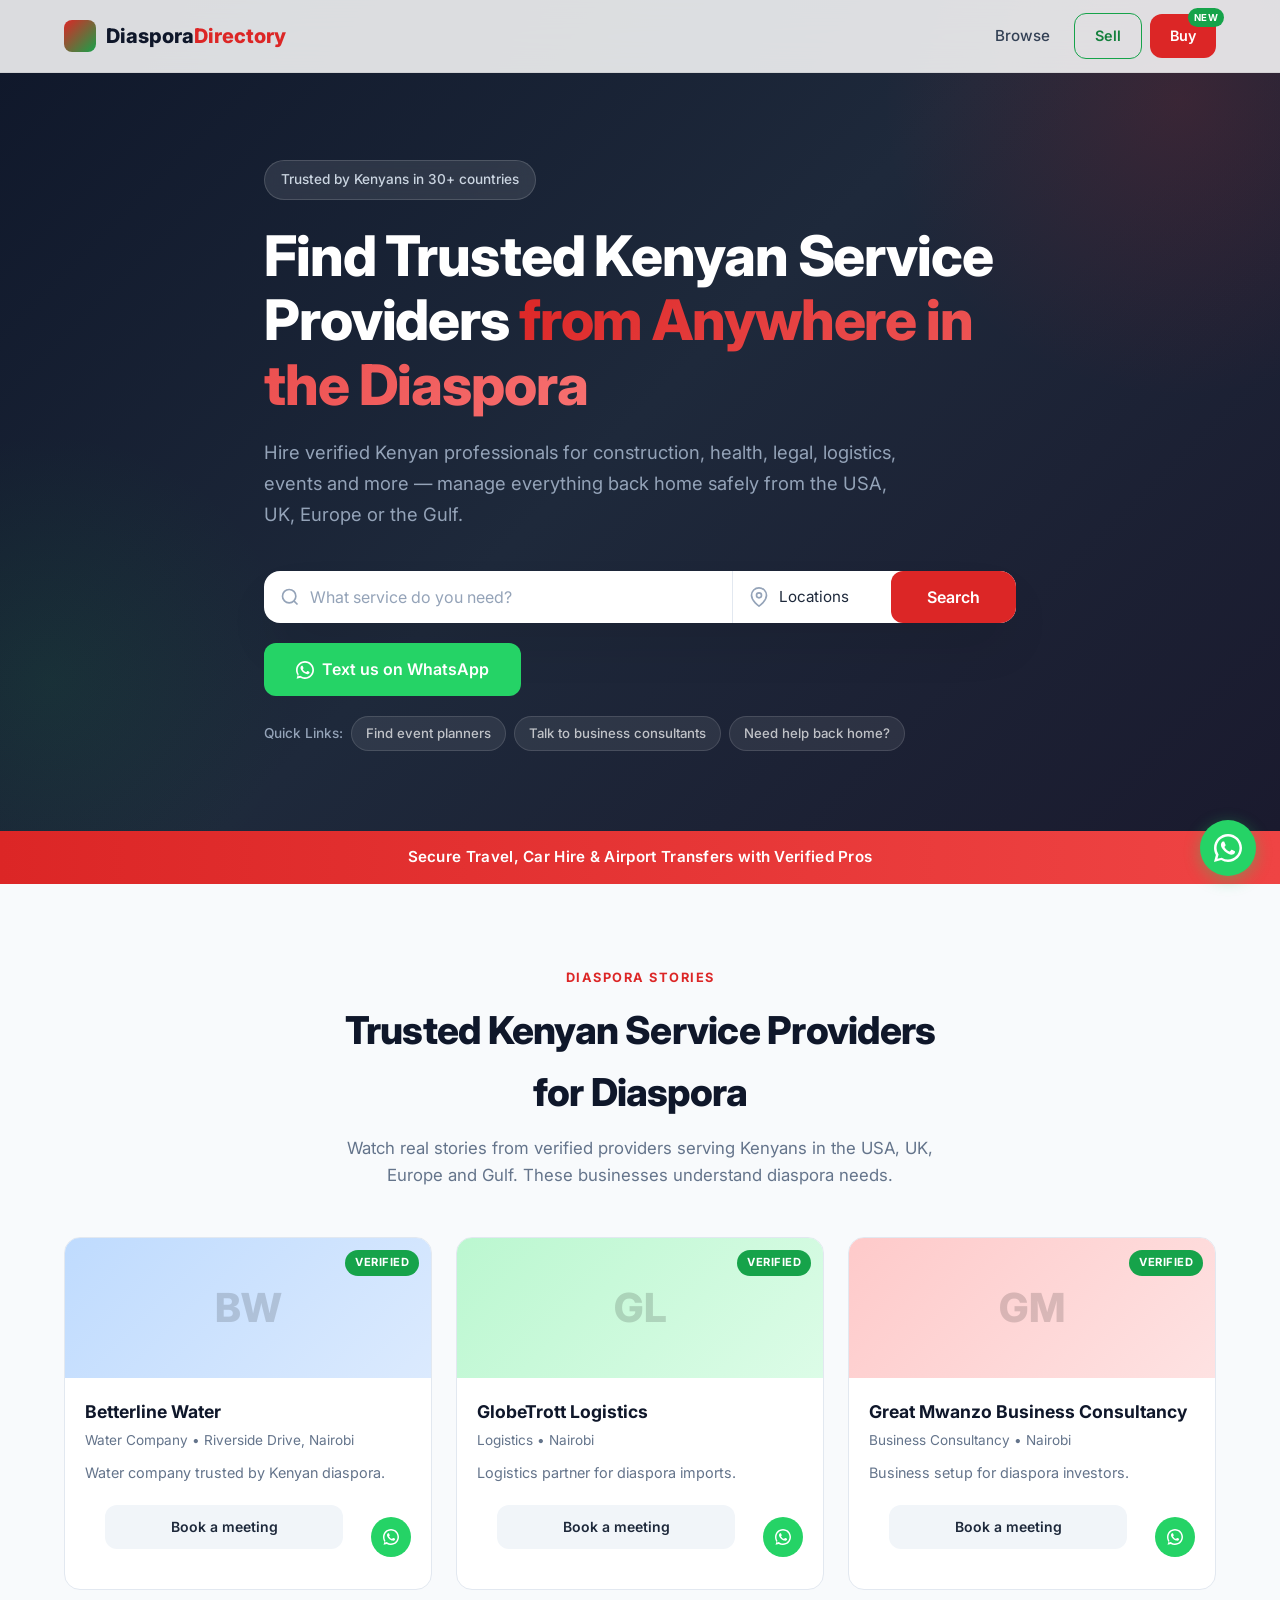
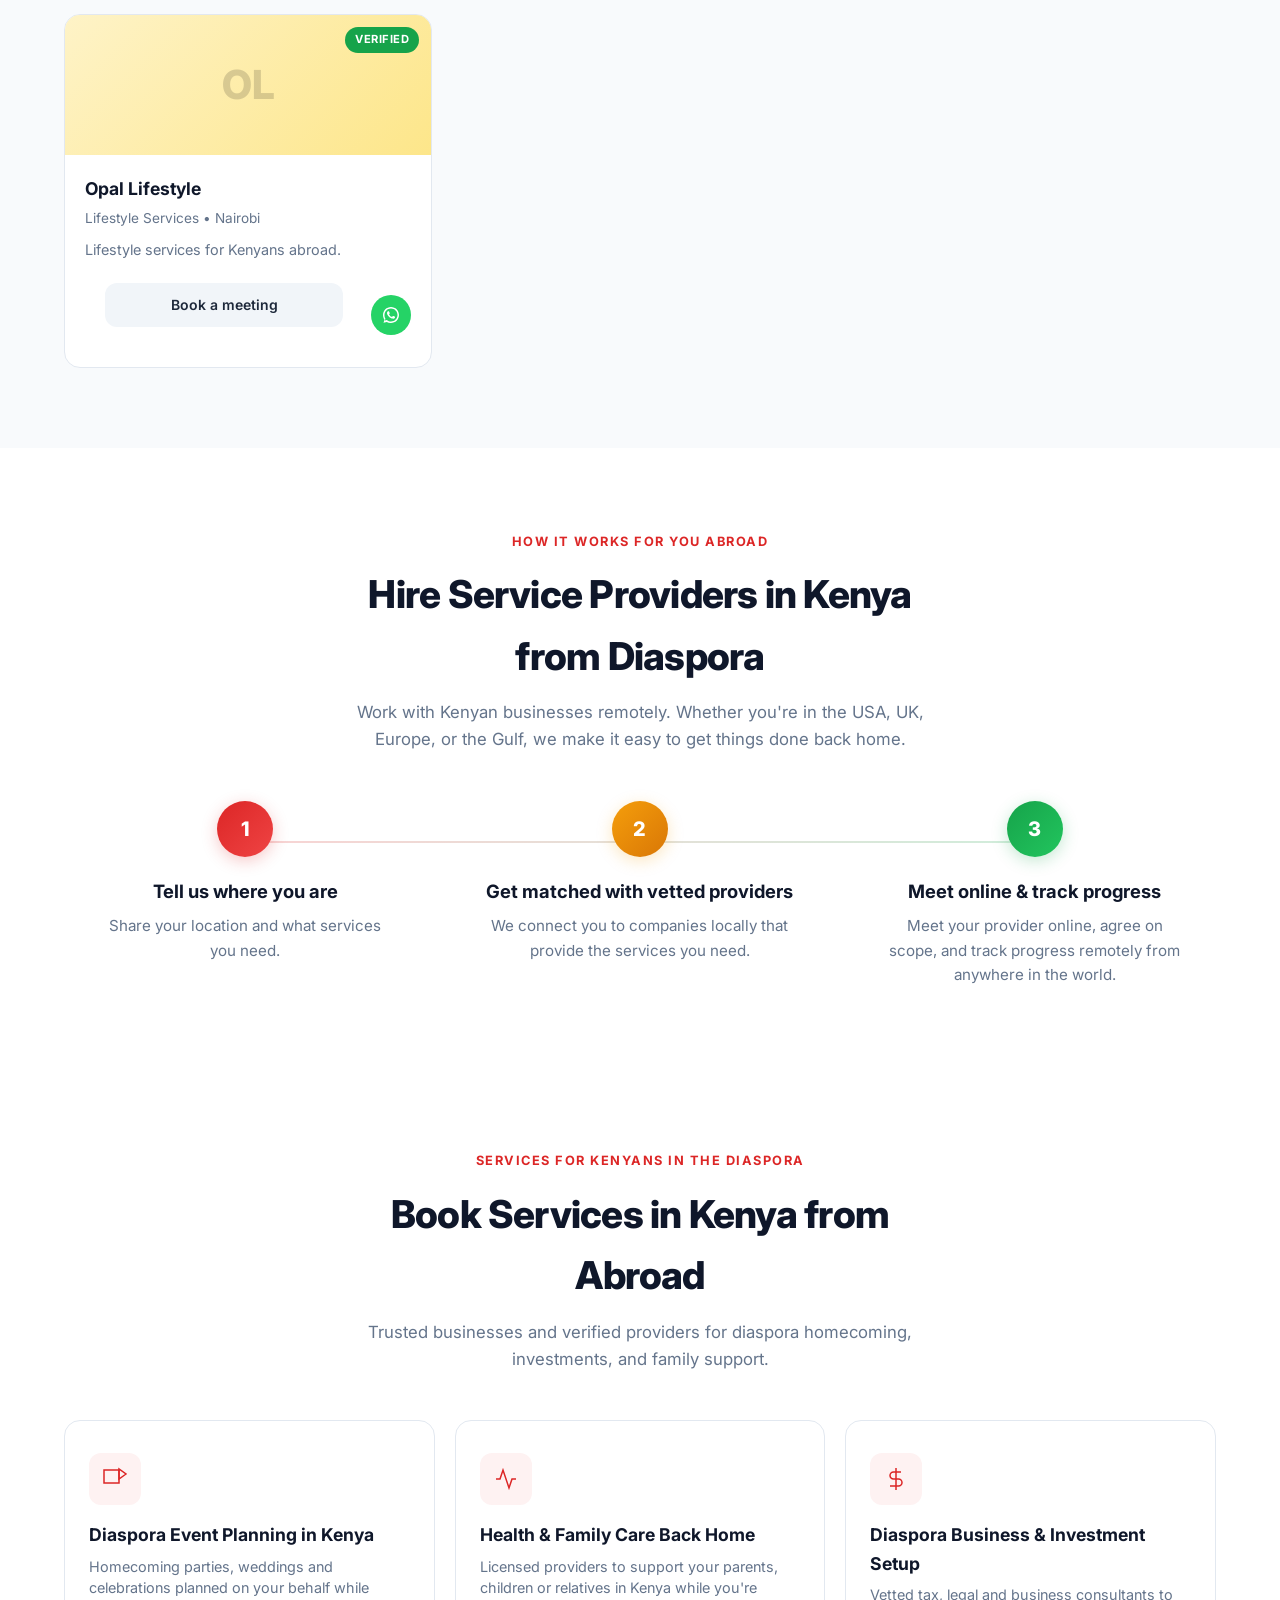
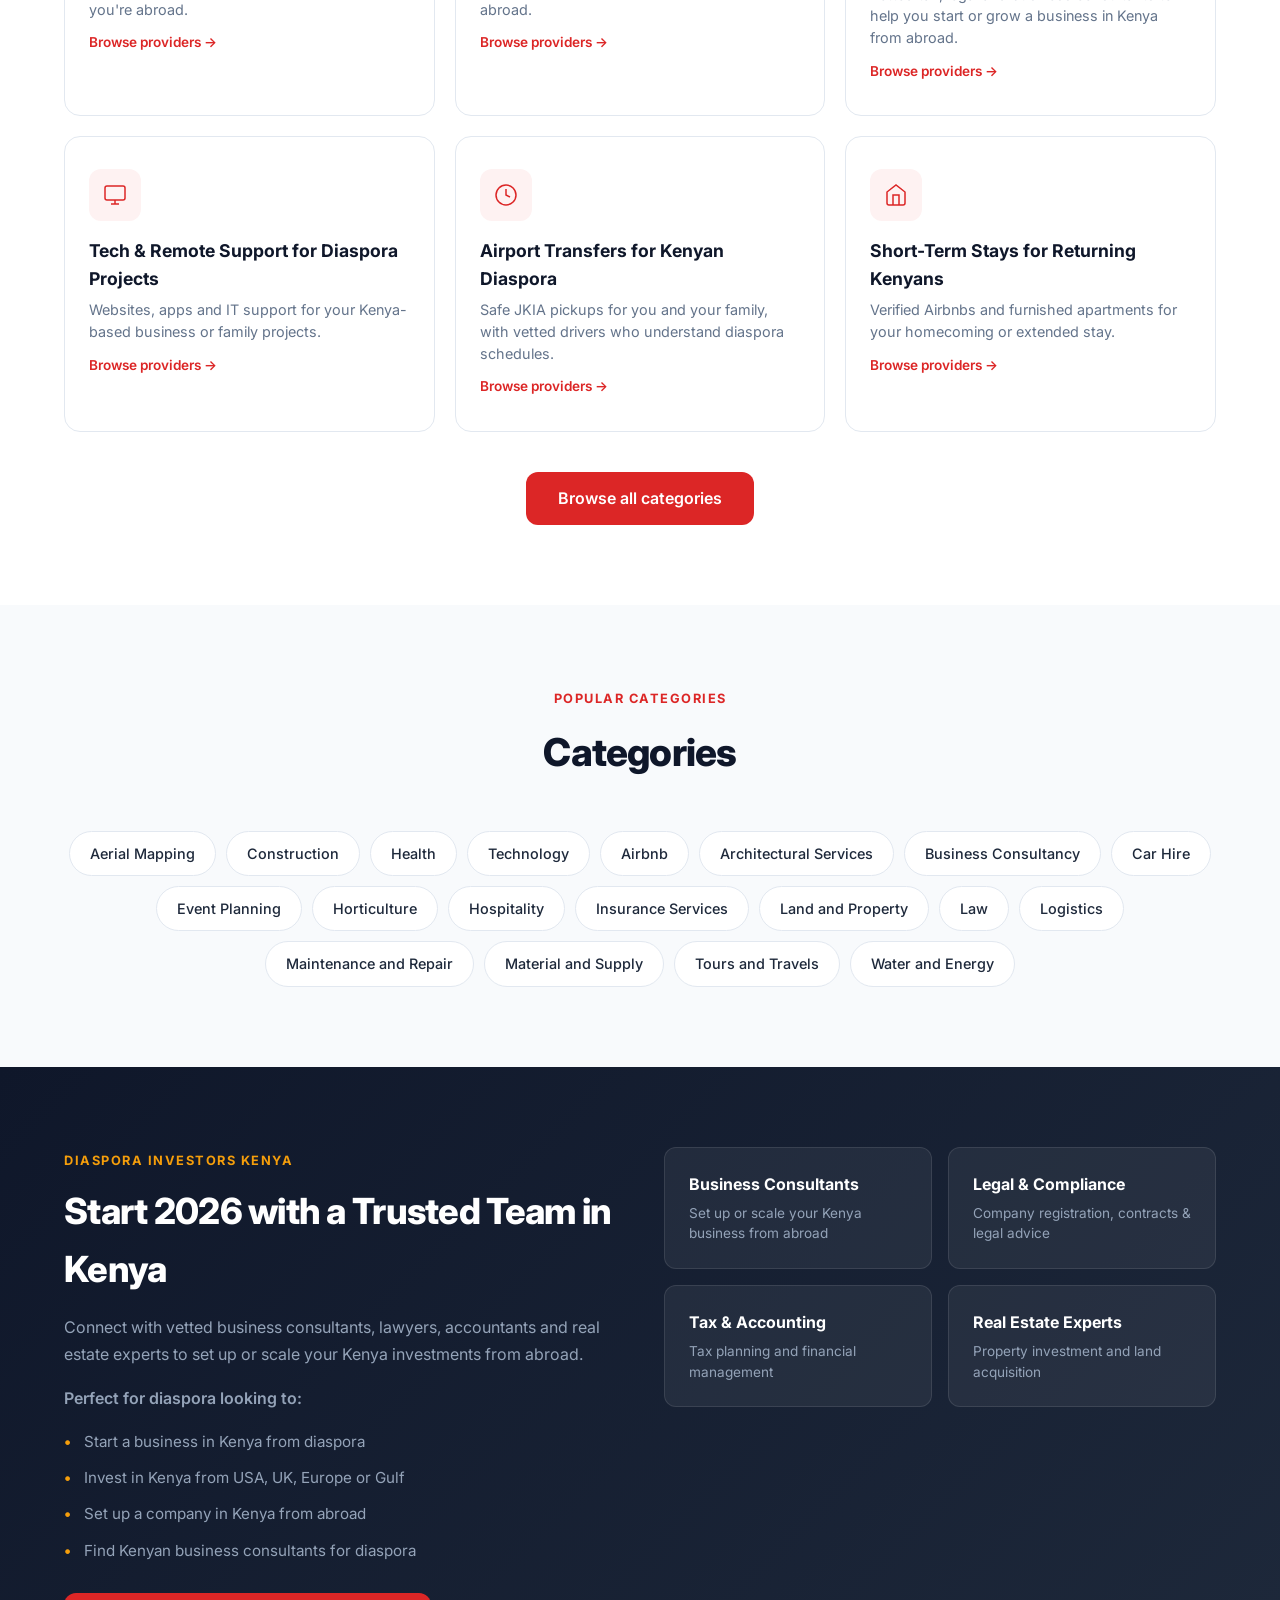
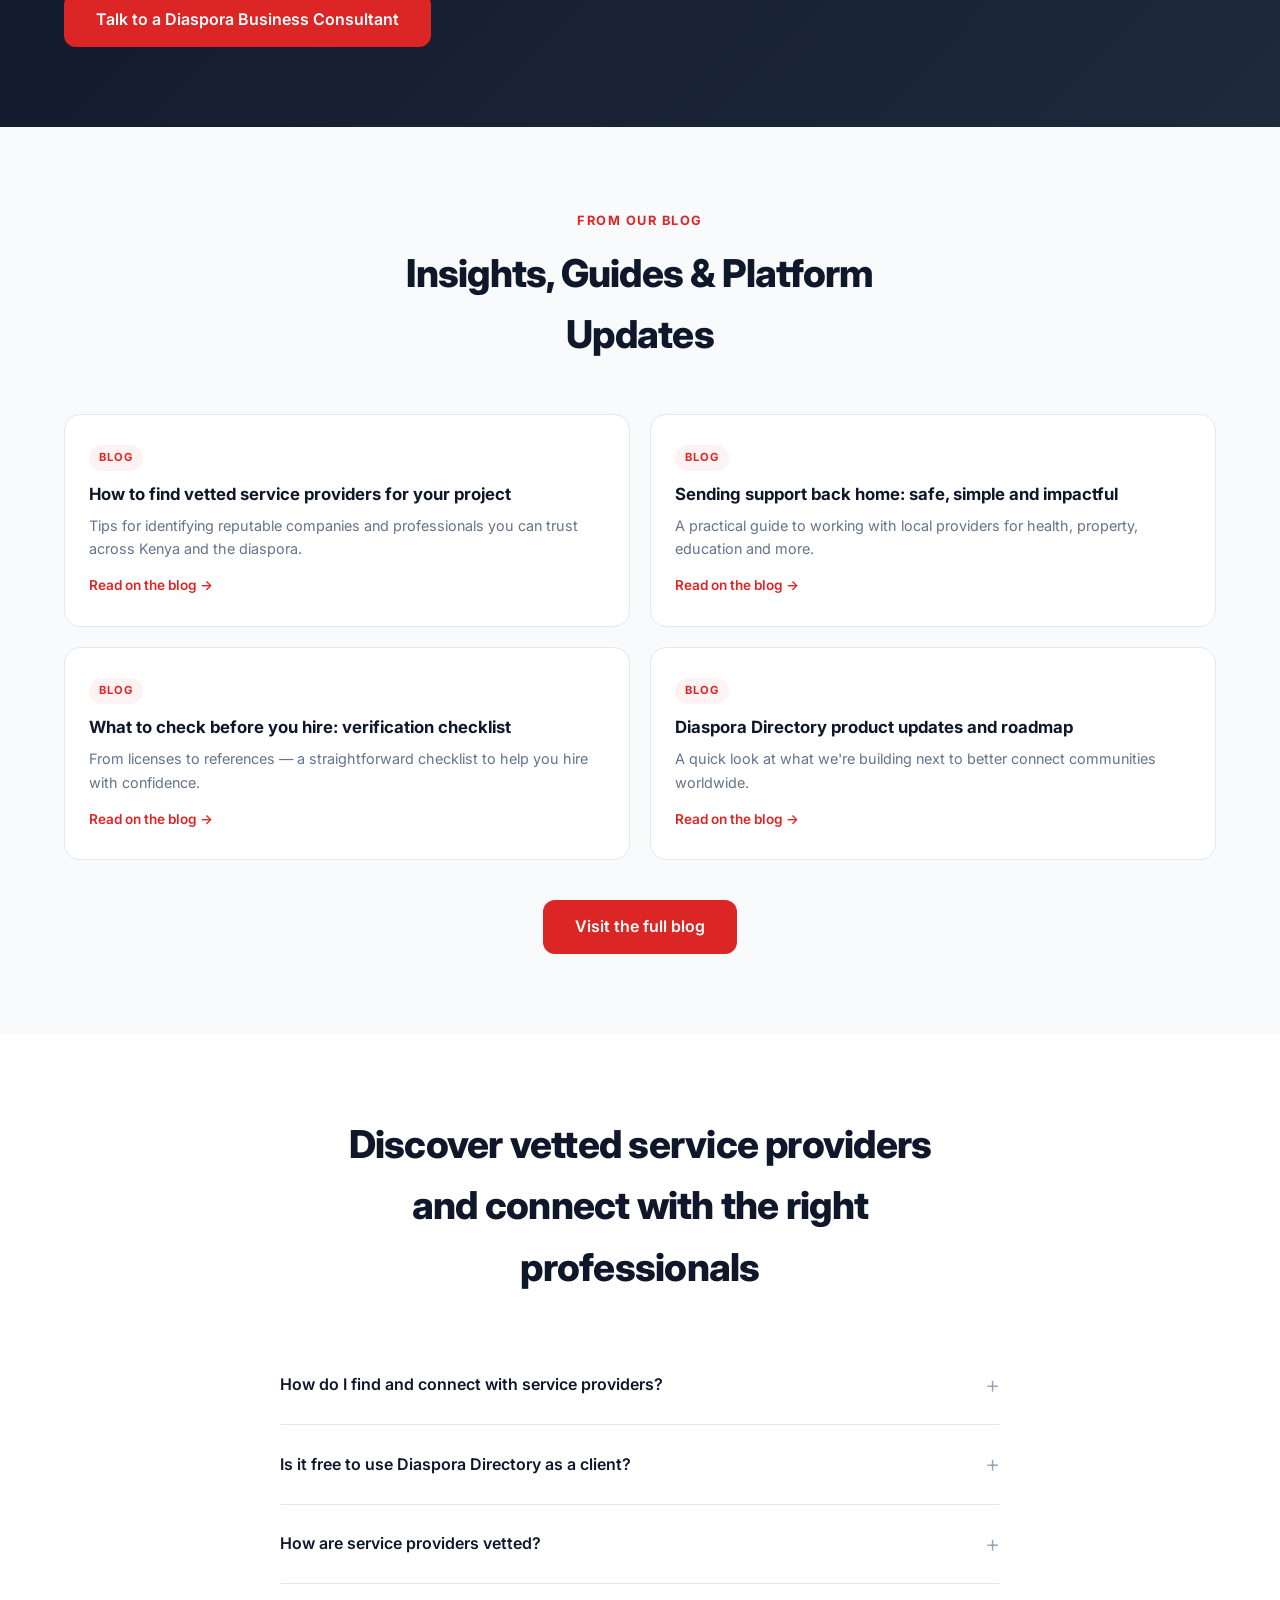
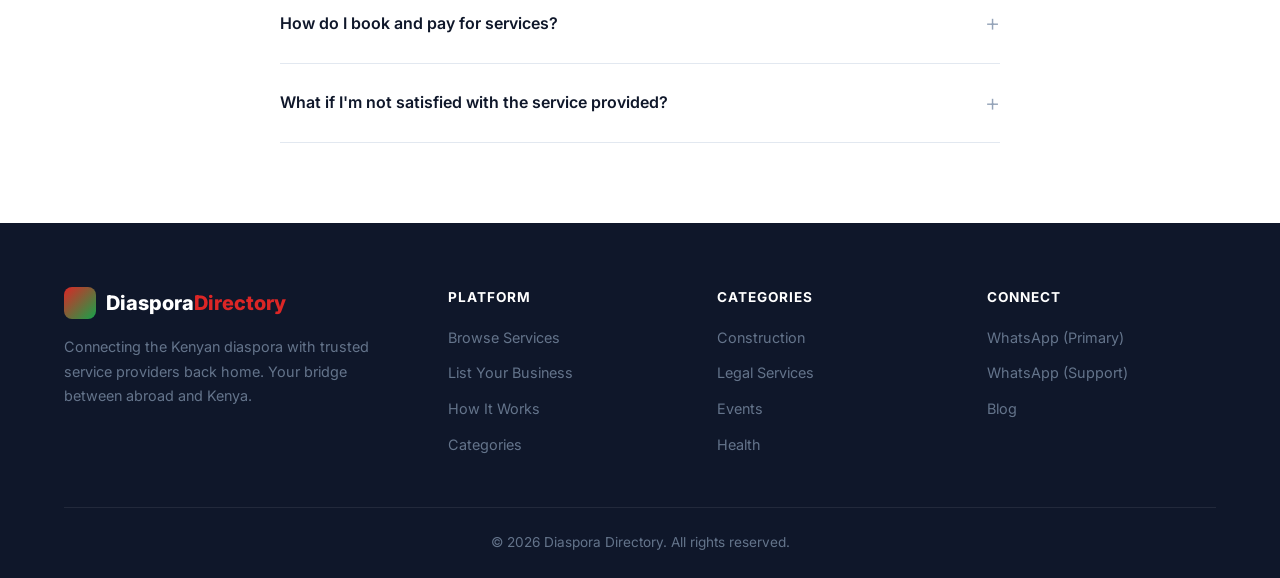
==== index.html @ ec7eed23 "Complete rebuild with real site data and PWA install prompt - All content scraped from thediasporadi" ====
<!DOCTYPE html>
<html lang="en">
<head>
  <meta charset="UTF-8">
  <meta name="viewport" content="width=device-width, initial-scale=1.0">
  <title>Diaspora Directory | Find Trusted Kenyan Service Providers</title>
  <meta name="description" content="Hire verified Kenyan professionals for construction, health, legal, logistics, events and more. Manage everything back home safely from the USA, UK, Europe or the Gulf.">
  <meta name="theme-color" content="#dc2626">
  <meta name="apple-mobile-web-app-capable" content="yes">
  <meta name="apple-mobile-web-app-status-bar-style" content="default">
  <meta name="apple-mobile-web-app-title" content="Diaspora Dir">
  <link rel="manifest" href="manifest.json">
  <link rel="apple-touch-icon" href="icons/icon-192.svg">
  <link rel="preconnect" href="https://fonts.googleapis.com">
  <link rel="preconnect" href="https://fonts.gstatic.com" crossorigin>
  <link href="https://fonts.googleapis.com/css2?family=Inter:wght@300;400;500;600;700;800&display=swap" rel="stylesheet">
  <link rel="stylesheet" href="css/style.css?v=3">
</head>
<body>

  <!-- Navigation -->
  <nav class="navbar" id="navbar">
    <div class="container nav-container">
      <a href="https://thediasporadirectory.com/" class="logo">
        <span class="logo-mark"></span>
        <span class="logo-text">Diaspora<span class="logo-accent">Directory</span></span>
      </a>
      <div class="nav-actions">
        <a href="#categories" class="nav-link">Browse</a>
        <a href="https://thediasporadirectory.com/customer" class="btn btn-outline-nav">Sell</a>
        <a href="https://thediasporadirectory.com/customer" class="btn btn-primary-nav">
          Buy
          <span class="nav-badge">New</span>
        </a>
      </div>
      <button class="nav-toggle" id="navToggle" aria-label="Toggle menu">
        <span></span><span></span><span></span>
      </button>
    </div>
  </nav>

  <!-- Mobile Nav Drawer -->
  <div class="mobile-drawer" id="mobileDrawer">
    <a href="#categories" class="drawer-link">Browse Services</a>
    <a href="https://thediasporadirectory.com/customer" class="drawer-link">Sell on Directory</a>
    <a href="#services" class="drawer-link">Services</a>
    <a href="#how" class="drawer-link">How It Works</a>
    <a href="#invest" class="drawer-link">Invest in Kenya</a>
    <a href="#blog" class="drawer-link">Blog</a>
    <a href="#faq" class="drawer-link">FAQ</a>
    <a href="https://wa.me/254769362565?text=Hello%2C%20I%20would%20like%20to%20know%20more%20about%20your%20services" class="drawer-link" target="_blank" rel="noopener">Text us on WhatsApp</a>
    <div class="drawer-cta">
      <a href="https://thediasporadirectory.com/customer" class="btn btn-primary btn-block">Get Started</a>
    </div>
  </div>

  <!-- PWA Install Banner -->
  <div class="install-banner" id="installBanner" style="display:none;">
    <div class="container install-banner-inner">
      <div class="install-text">
        <strong>Install Diaspora Directory</strong>
        <span>Add to your home screen for quick access</span>
      </div>
      <div class="install-actions">
        <button class="btn btn-primary btn-sm" id="installBtn">Install</button>
        <button class="btn-dismiss" id="dismissInstall">&times;</button>
      </div>
    </div>
  </div>

  <!-- Hero Section -->
  <header class="hero">
    <div class="hero-glow"></div>
    <div class="container hero-content">
      <div class="hero-badge">Trusted by Kenyans in 30+ countries</div>
      <h1>Find Trusted Kenyan Service Providers <span class="hero-highlight">from Anywhere in the Diaspora</span></h1>
      <p class="hero-sub">Hire verified Kenyan professionals for construction, health, legal, logistics, events and more &mdash; manage everything back home safely from the USA, UK, Europe or the Gulf.</p>

      <!-- Search Bar -->
      <div class="search-bar" id="search">
        <div class="search-field">
          <svg class="search-icon" viewBox="0 0 24 24" fill="none" stroke="currentColor" stroke-width="2"><circle cx="11" cy="11" r="8"/><path d="m21 21-4.35-4.35"/></svg>
          <input type="text" placeholder="What service do you need?" class="search-input">
        </div>
        <div class="search-field search-location">
          <svg class="search-icon" viewBox="0 0 24 24" fill="none" stroke="currentColor" stroke-width="2"><path d="M21 10c0 7-9 13-9 13s-9-6-9-13a9 9 0 0 1 18 0z"/><circle cx="12" cy="10" r="3"/></svg>
          <select class="search-select">
            <option>Locations</option>
            <option>Kenya</option>
            <option>United States</option>
            <option>Dallas, TX</option>
            <option>Nairobi</option>
          </select>
        </div>
        <button class="btn btn-search">Search</button>
      </div>

      <!-- WhatsApp + Quick Links -->
      <div class="hero-actions">
        <a href="https://wa.me/254769362565?text=Hello%2C%20I%20would%20like%20to%20know%20more%20about%20your%20services" class="btn btn-whatsapp btn-lg" target="_blank" rel="noopener">
          <svg viewBox="0 0 24 24" width="18" height="18" fill="currentColor"><path d="M17.472 14.382c-.297-.149-1.758-.867-2.03-.967-.273-.099-.471-.148-.67.15-.197.297-.767.966-.94 1.164-.173.199-.347.223-.644.075-.297-.15-1.255-.463-2.39-1.475-.883-.788-1.48-1.761-1.653-2.059-.173-.297-.018-.458.13-.606.134-.133.298-.347.446-.52.149-.174.198-.298.298-.497.099-.198.05-.371-.025-.52-.075-.149-.669-1.612-.916-2.207-.242-.579-.487-.5-.669-.51-.173-.008-.371-.01-.57-.01-.198 0-.52.074-.792.372-.272.297-1.04 1.016-1.04 2.479 0 1.462 1.065 2.875 1.213 3.074.149.198 2.096 3.2 5.077 4.487.709.306 1.262.489 1.694.625.712.227 1.36.195 1.871.118.571-.085 1.758-.719 2.006-1.413.248-.694.248-1.289.173-1.413-.074-.124-.272-.198-.57-.347z"/><path d="M12 0C5.373 0 0 5.373 0 12c0 2.625.846 5.059 2.284 7.034L.789 23.79l4.94-1.293A11.945 11.945 0 0 0 12 24c6.627 0 12-5.373 12-12S18.627 0 12 0zm0 21.75c-2.16 0-4.16-.69-5.795-1.862l-.415-.31-2.935.768.783-2.858-.34-.437A9.723 9.723 0 0 1 2.25 12c0-5.385 4.365-9.75 9.75-9.75s9.75 4.365 9.75 9.75-4.365 9.75-9.75 9.75z"/></svg>
          Text us on WhatsApp
        </a>
      </div>

      <div class="quick-tags">
        <span class="tag-label">Quick Links:</span>
        <a href="#services" class="tag">Find event planners</a>
        <a href="#invest" class="tag">Talk to business consultants</a>
        <a href="#services" class="tag">Need help back home?</a>
      </div>
    </div>
  </header>

  <!-- Announcement Banner -->
  <section class="announcement-bar">
    <div class="container">
      <p>Secure Travel, Car Hire &amp; Airport Transfers with Verified Pros</p>
    </div>
  </section>

  <!-- Featured Businesses (Diaspora Stories) -->
  <section class="section stories-section" id="featured">
    <div class="container">
      <div class="section-header">
        <span class="section-tag">Diaspora Stories</span>
        <h2>Trusted Kenyan Service Providers for Diaspora</h2>
        <p class="section-sub">Watch real stories from verified providers serving Kenyans in the USA, UK, Europe and Gulf. These businesses understand diaspora needs.</p>
      </div>
      <div class="provider-grid">
        <div class="provider-card">
          <div class="provider-img" style="background: linear-gradient(135deg, #bfdbfe, #dbeafe);">
            <span class="provider-initial">BW</span>
          </div>
          <div class="provider-badge">Verified</div>
          <h3>Betterline Water</h3>
          <p class="provider-category">Water Company &bull; Riverside Drive, Nairobi</p>
          <p class="provider-desc">Water company trusted by Kenyan diaspora.</p>
          <div class="provider-actions">
            <a href="https://cal.com/emily-diaspora-directory" class="btn btn-provider" target="_blank" rel="noopener">Book a meeting</a>
            <a href="https://wa.me/254769362565?text=Hi%20Betterline%20Water%2C%20I%20discovered%20you%20on%20Diaspora%20Directory%20and%20would%20like%20to%20chat." class="btn-wa-sm" target="_blank" rel="noopener" aria-label="WhatsApp">
              <svg viewBox="0 0 24 24" width="16" height="16" fill="currentColor"><path d="M17.472 14.382c-.297-.149-1.758-.867-2.03-.967-.273-.099-.471-.148-.67.15-.197.297-.767.966-.94 1.164-.173.199-.347.223-.644.075-.297-.15-1.255-.463-2.39-1.475-.883-.788-1.48-1.761-1.653-2.059-.173-.297-.018-.458.13-.606.134-.133.298-.347.446-.52.149-.174.198-.298.298-.497.099-.198.05-.371-.025-.52-.075-.149-.669-1.612-.916-2.207-.242-.579-.487-.5-.669-.51l-.57-.01c-.198 0-.52.074-.792.372-.272.297-1.04 1.016-1.04 2.479 0 1.462 1.065 2.875 1.213 3.074.149.198 2.096 3.2 5.077 4.487.709.306 1.262.489 1.694.625.712.227 1.36.195 1.871.118.571-.085 1.758-.719 2.006-1.413.248-.694.248-1.289.173-1.413-.074-.124-.272-.198-.57-.347z"/><path d="M12 0C5.373 0 0 5.373 0 12c0 2.625.846 5.059 2.284 7.034L.789 23.79l4.94-1.293A11.945 11.945 0 0 0 12 24c6.627 0 12-5.373 12-12S18.627 0 12 0zm0 21.75c-2.16 0-4.16-.69-5.795-1.862l-.415-.31-2.935.768.783-2.858-.34-.437A9.723 9.723 0 0 1 2.25 12c0-5.385 4.365-9.75 9.75-9.75s9.75 4.365 9.75 9.75-4.365 9.75-9.75 9.75z"/></svg>
            </a>
          </div>
        </div>
        <div class="provider-card">
          <div class="provider-img" style="background: linear-gradient(135deg, #bbf7d0, #dcfce7);">
            <span class="provider-initial">GL</span>
          </div>
          <div class="provider-badge">Verified</div>
          <h3>GlobeTrott Logistics</h3>
          <p class="provider-category">Logistics &bull; Nairobi</p>
          <p class="provider-desc">Logistics partner for diaspora imports.</p>
          <div class="provider-actions">
            <a href="https://cal.com/emily-diaspora-directory" class="btn btn-provider" target="_blank" rel="noopener">Book a meeting</a>
            <a href="https://wa.me/254769362565?text=Hi%20GlobeTrott%20Logistics%2C%20I%20discovered%20you%20on%20Diaspora%20Directory%20and%20would%20like%20to%20chat." class="btn-wa-sm" target="_blank" rel="noopener" aria-label="WhatsApp">
              <svg viewBox="0 0 24 24" width="16" height="16" fill="currentColor"><path d="M17.472 14.382c-.297-.149-1.758-.867-2.03-.967-.273-.099-.471-.148-.67.15-.197.297-.767.966-.94 1.164-.173.199-.347.223-.644.075-.297-.15-1.255-.463-2.39-1.475-.883-.788-1.48-1.761-1.653-2.059-.173-.297-.018-.458.13-.606.134-.133.298-.347.446-.52.149-.174.198-.298.298-.497.099-.198.05-.371-.025-.52-.075-.149-.669-1.612-.916-2.207-.242-.579-.487-.5-.669-.51l-.57-.01c-.198 0-.52.074-.792.372-.272.297-1.04 1.016-1.04 2.479 0 1.462 1.065 2.875 1.213 3.074.149.198 2.096 3.2 5.077 4.487.709.306 1.262.489 1.694.625.712.227 1.36.195 1.871.118.571-.085 1.758-.719 2.006-1.413.248-.694.248-1.289.173-1.413-.074-.124-.272-.198-.57-.347z"/><path d="M12 0C5.373 0 0 5.373 0 12c0 2.625.846 5.059 2.284 7.034L.789 23.79l4.94-1.293A11.945 11.945 0 0 0 12 24c6.627 0 12-5.373 12-12S18.627 0 12 0zm0 21.75c-2.16 0-4.16-.69-5.795-1.862l-.415-.31-2.935.768.783-2.858-.34-.437A9.723 9.723 0 0 1 2.25 12c0-5.385 4.365-9.75 9.75-9.75s9.75 4.365 9.75 9.75-4.365 9.75-9.75 9.75z"/></svg>
            </a>
          </div>
        </div>
        <div class="provider-card">
          <div class="provider-img" style="background: linear-gradient(135deg, #fecaca, #fee2e2);">
            <span class="provider-initial">GM</span>
          </div>
          <div class="provider-badge">Verified</div>
          <h3>Great Mwanzo Business Consultancy</h3>
          <p class="provider-category">Business Consultancy &bull; Nairobi</p>
          <p class="provider-desc">Business setup for diaspora investors.</p>
          <div class="provider-actions">
            <a href="https://cal.com/emily-diaspora-directory" class="btn btn-provider" target="_blank" rel="noopener">Book a meeting</a>
            <a href="https://wa.me/254769362565?text=Hi%20Great%20Mwanzo%20Business%20Consultancy%2C%20I%20discovered%20you%20on%20Diaspora%20Directory%20and%20would%20like%20to%20chat." class="btn-wa-sm" target="_blank" rel="noopener" aria-label="WhatsApp">
              <svg viewBox="0 0 24 24" width="16" height="16" fill="currentColor"><path d="M17.472 14.382c-.297-.149-1.758-.867-2.03-.967-.273-.099-.471-.148-.67.15-.197.297-.767.966-.94 1.164-.173.199-.347.223-.644.075-.297-.15-1.255-.463-2.39-1.475-.883-.788-1.48-1.761-1.653-2.059-.173-.297-.018-.458.13-.606.134-.133.298-.347.446-.52.149-.174.198-.298.298-.497.099-.198.05-.371-.025-.52-.075-.149-.669-1.612-.916-2.207-.242-.579-.487-.5-.669-.51l-.57-.01c-.198 0-.52.074-.792.372-.272.297-1.04 1.016-1.04 2.479 0 1.462 1.065 2.875 1.213 3.074.149.198 2.096 3.2 5.077 4.487.709.306 1.262.489 1.694.625.712.227 1.36.195 1.871.118.571-.085 1.758-.719 2.006-1.413.248-.694.248-1.289.173-1.413-.074-.124-.272-.198-.57-.347z"/><path d="M12 0C5.373 0 0 5.373 0 12c0 2.625.846 5.059 2.284 7.034L.789 23.79l4.94-1.293A11.945 11.945 0 0 0 12 24c6.627 0 12-5.373 12-12S18.627 0 12 0zm0 21.75c-2.16 0-4.16-.69-5.795-1.862l-.415-.31-2.935.768.783-2.858-.34-.437A9.723 9.723 0 0 1 2.25 12c0-5.385 4.365-9.75 9.75-9.75s9.75 4.365 9.75 9.75-4.365 9.75-9.75 9.75z"/></svg>
            </a>
          </div>
        </div>
        <div class="provider-card">
          <div class="provider-img" style="background: linear-gradient(135deg, #fef3c7, #fde68a);">
            <span class="provider-initial">OL</span>
          </div>
          <div class="provider-badge">Verified</div>
          <h3>Opal Lifestyle</h3>
          <p class="provider-category">Lifestyle Services &bull; Nairobi</p>
          <p class="provider-desc">Lifestyle services for Kenyans abroad.</p>
          <div class="provider-actions">
            <a href="https://cal.com/emily-diaspora-directory" class="btn btn-provider" target="_blank" rel="noopener">Book a meeting</a>
            <a href="https://wa.me/254769362565?text=Hi%20Opal%20Lifestyle%2C%20I%20discovered%20you%20on%20Diaspora%20Directory%20and%20would%20like%20to%20chat." class="btn-wa-sm" target="_blank" rel="noopener" aria-label="WhatsApp">
              <svg viewBox="0 0 24 24" width="16" height="16" fill="currentColor"><path d="M17.472 14.382c-.297-.149-1.758-.867-2.03-.967-.273-.099-.471-.148-.67.15-.197.297-.767.966-.94 1.164-.173.199-.347.223-.644.075-.297-.15-1.255-.463-2.39-1.475-.883-.788-1.48-1.761-1.653-2.059-.173-.297-.018-.458.13-.606.134-.133.298-.347.446-.52.149-.174.198-.298.298-.497.099-.198.05-.371-.025-.52-.075-.149-.669-1.612-.916-2.207-.242-.579-.487-.5-.669-.51l-.57-.01c-.198 0-.52.074-.792.372-.272.297-1.04 1.016-1.04 2.479 0 1.462 1.065 2.875 1.213 3.074.149.198 2.096 3.2 5.077 4.487.709.306 1.262.489 1.694.625.712.227 1.36.195 1.871.118.571-.085 1.758-.719 2.006-1.413.248-.694.248-1.289.173-1.413-.074-.124-.272-.198-.57-.347z"/><path d="M12 0C5.373 0 0 5.373 0 12c0 2.625.846 5.059 2.284 7.034L.789 23.79l4.94-1.293A11.945 11.945 0 0 0 12 24c6.627 0 12-5.373 12-12S18.627 0 12 0zm0 21.75c-2.16 0-4.16-.69-5.795-1.862l-.415-.31-2.935.768.783-2.858-.34-.437A9.723 9.723 0 0 1 2.25 12c0-5.385 4.365-9.75 9.75-9.75s9.75 4.365 9.75 9.75-4.365 9.75-9.75 9.75z"/></svg>
            </a>
          </div>
        </div>
      </div>
    </div>
  </section>

  <!-- How It Works -->
  <section class="section how-section" id="how">
    <div class="container">
      <div class="section-header">
        <span class="section-tag">How It Works for You Abroad</span>
        <h2>Hire Service Providers in Kenya from Diaspora</h2>
        <p class="section-sub">Work with Kenyan businesses remotely. Whether you're in the USA, UK, Europe, or the Gulf, we make it easy to get things done back home.</p>
      </div>
      <div class="steps-grid">
        <div class="step-card">
          <div class="step-num">1</div>
          <h3>Tell us where you are</h3>
          <p>Share your location and what services you need.</p>
        </div>
        <div class="step-card">
          <div class="step-num">2</div>
          <h3>Get matched with vetted providers</h3>
          <p>We connect you to companies locally that provide the services you need.</p>
        </div>
        <div class="step-card">
          <div class="step-num">3</div>
          <h3>Meet online &amp; track progress</h3>
          <p>Meet your provider online, agree on scope, and track progress remotely from anywhere in the world.</p>
        </div>
      </div>
    </div>
  </section>

  <!-- Services for Diaspora -->
  <section class="section services-section" id="services">
    <div class="container">
      <div class="section-header">
        <span class="section-tag">Services for Kenyans in the Diaspora</span>
        <h2>Book Services in Kenya from Abroad</h2>
        <p class="section-sub">Trusted businesses and verified providers for diaspora homecoming, investments, and family support.</p>
      </div>
      <div class="cat-grid">
        <a href="https://thediasporadirectory.com/customer" class="cat-card">
          <div class="cat-icon">
            <svg viewBox="0 0 24 24" fill="none" stroke="currentColor" stroke-width="1.5"><rect x="1" y="3" width="15" height="13"/><polygon points="23 7 16 12 16 2 23 7"/></svg>
          </div>
          <h3>Diaspora Event Planning in Kenya</h3>
          <p>Homecoming parties, weddings and celebrations planned on your behalf while you're abroad.</p>
          <span class="cat-link">Browse providers &rarr;</span>
        </a>
        <a href="https://thediasporadirectory.com/customer" class="cat-card">
          <div class="cat-icon">
            <svg viewBox="0 0 24 24" fill="none" stroke="currentColor" stroke-width="1.5"><path d="M22 12h-4l-3 9L9 3l-3 9H2"/></svg>
          </div>
          <h3>Health &amp; Family Care Back Home</h3>
          <p>Licensed providers to support your parents, children or relatives in Kenya while you're abroad.</p>
          <span class="cat-link">Browse providers &rarr;</span>
        </a>
        <a href="https://thediasporadirectory.com/customer" class="cat-card">
          <div class="cat-icon">
            <svg viewBox="0 0 24 24" fill="none" stroke="currentColor" stroke-width="1.5"><line x1="12" y1="1" x2="12" y2="23"/><path d="M17 5H9.5a3.5 3.5 0 0 0 0 7h5a3.5 3.5 0 0 1 0 7H6"/></svg>
          </div>
          <h3>Diaspora Business &amp; Investment Setup</h3>
          <p>Vetted tax, legal and business consultants to help you start or grow a business in Kenya from abroad.</p>
          <span class="cat-link">Browse providers &rarr;</span>
        </a>
        <a href="https://thediasporadirectory.com/customer" class="cat-card">
          <div class="cat-icon">
            <svg viewBox="0 0 24 24" fill="none" stroke="currentColor" stroke-width="1.5"><rect x="2" y="3" width="20" height="14" rx="2" ry="2"/><line x1="8" y1="21" x2="16" y2="21"/><line x1="12" y1="17" x2="12" y2="21"/></svg>
          </div>
          <h3>Tech &amp; Remote Support for Diaspora Projects</h3>
          <p>Websites, apps and IT support for your Kenya-based business or family projects.</p>
          <span class="cat-link">Browse providers &rarr;</span>
        </a>
        <a href="https://thediasporadirectory.com/customer" class="cat-card">
          <div class="cat-icon">
            <svg viewBox="0 0 24 24" fill="none" stroke="currentColor" stroke-width="1.5"><circle cx="12" cy="12" r="10"/><path d="M12 6v6l4 2"/></svg>
          </div>
          <h3>Airport Transfers for Kenyan Diaspora</h3>
          <p>Safe JKIA pickups for you and your family, with vetted drivers who understand diaspora schedules.</p>
          <span class="cat-link">Browse providers &rarr;</span>
        </a>
        <a href="https://thediasporadirectory.com/customer" class="cat-card">
          <div class="cat-icon">
            <svg viewBox="0 0 24 24" fill="none" stroke="currentColor" stroke-width="1.5"><path d="M3 9l9-7 9 7v11a2 2 0 0 1-2 2H5a2 2 0 0 1-2-2z"/><polyline points="9 22 9 12 15 12 15 22"/></svg>
          </div>
          <h3>Short-Term Stays for Returning Kenyans</h3>
          <p>Verified Airbnbs and furnished apartments for your homecoming or extended stay.</p>
          <span class="cat-link">Browse providers &rarr;</span>
        </a>
      </div>
      <div class="section-cta">
        <a href="https://thediasporadirectory.com/customer" class="btn btn-primary btn-lg">Browse all categories</a>
      </div>
    </div>
  </section>

  <!-- Categories Grid -->
  <section class="section categories-section" id="categories">
    <div class="container">
      <div class="section-header">
        <span class="section-tag">Popular Categories</span>
        <h2>Categories</h2>
      </div>
      <div class="mini-cat-grid">
        <a href="https://thediasporadirectory.com/customer" class="mini-cat">Aerial Mapping</a>
        <a href="https://thediasporadirectory.com/customer" class="mini-cat">Construction</a>
        <a href="https://thediasporadirectory.com/customer" class="mini-cat">Health</a>
        <a href="https://thediasporadirectory.com/customer" class="mini-cat">Technology</a>
        <a href="https://thediasporadirectory.com/customer" class="mini-cat">Airbnb</a>
        <a href="https://thediasporadirectory.com/customer" class="mini-cat">Architectural Services</a>
        <a href="https://thediasporadirectory.com/customer" class="mini-cat">Business Consultancy</a>
        <a href="https://thediasporadirectory.com/customer" class="mini-cat">Car Hire</a>
        <a href="https://thediasporadirectory.com/customer" class="mini-cat">Event Planning</a>
        <a href="https://thediasporadirectory.com/customer" class="mini-cat">Horticulture</a>
        <a href="https://thediasporadirectory.com/customer" class="mini-cat">Hospitality</a>
        <a href="https://thediasporadirectory.com/customer" class="mini-cat">Insurance Services</a>
        <a href="https://thediasporadirectory.com/customer" class="mini-cat">Land and Property</a>
        <a href="https://thediasporadirectory.com/customer" class="mini-cat">Law</a>
        <a href="https://thediasporadirectory.com/customer" class="mini-cat">Logistics</a>
        <a href="https://thediasporadirectory.com/customer" class="mini-cat">Maintenance and Repair</a>
        <a href="https://thediasporadirectory.com/customer" class="mini-cat">Material and Supply</a>
        <a href="https://thediasporadirectory.com/customer" class="mini-cat">Tours and Travels</a>
        <a href="https://thediasporadirectory.com/customer" class="mini-cat">Water and Energy</a>
      </div>
    </div>
  </section>

  <!-- Diaspora Investors Section -->
  <section class="section invest-section" id="invest">
    <div class="container">
      <div class="invest-grid">
        <div class="invest-content">
          <span class="section-tag">Diaspora Investors Kenya</span>
          <h2>Start 2026 with a Trusted Team in Kenya</h2>
          <p>Connect with vetted business consultants, lawyers, accountants and real estate experts to set up or scale your Kenya investments from abroad.</p>
          <p class="invest-list-label">Perfect for diaspora looking to:</p>
          <ul class="invest-list">
            <li>Start a business in Kenya from diaspora</li>
            <li>Invest in Kenya from USA, UK, Europe or Gulf</li>
            <li>Set up a company in Kenya from abroad</li>
            <li>Find Kenyan business consultants for diaspora</li>
          </ul>
          <a href="https://wa.me/254769362565?text=Hello%2C%20I%20would%20like%20to%20talk%20to%20a%20diaspora%20business%20consultant." class="btn btn-primary btn-lg" target="_blank" rel="noopener">Talk to a Diaspora Business Consultant</a>
        </div>
        <div class="invest-cards">
          <div class="invest-card">
            <h4>Business Consultants</h4>
            <p>Set up or scale your Kenya business from abroad</p>
          </div>
          <div class="invest-card">
            <h4>Legal &amp; Compliance</h4>
            <p>Company registration, contracts & legal advice</p>
          </div>
          <div class="invest-card">
            <h4>Tax &amp; Accounting</h4>
            <p>Tax planning and financial management</p>
          </div>
          <div class="invest-card">
            <h4>Real Estate Experts</h4>
            <p>Property investment and land acquisition</p>
          </div>
        </div>
      </div>
    </div>
  </section>

  <!-- Blog Section -->
  <section class="section blog-section" id="blog">
    <div class="container">
      <div class="section-header">
        <span class="section-tag">From Our Blog</span>
        <h2>Insights, Guides &amp; Platform Updates</h2>
      </div>
      <div class="blog-grid">
        <a href="https://blog.thediasporadirectory.com/" class="blog-card" target="_blank" rel="noopener">
          <span class="blog-tag">Blog</span>
          <h3>How to find vetted service providers for your project</h3>
          <p>Tips for identifying reputable companies and professionals you can trust across Kenya and the diaspora.</p>
          <span class="blog-link">Read on the blog &rarr;</span>
        </a>
        <a href="https://blog.thediasporadirectory.com/" class="blog-card" target="_blank" rel="noopener">
          <span class="blog-tag">Blog</span>
          <h3>Sending support back home: safe, simple and impactful</h3>
          <p>A practical guide to working with local providers for health, property, education and more.</p>
          <span class="blog-link">Read on the blog &rarr;</span>
        </a>
        <a href="https://blog.thediasporadirectory.com/" class="blog-card" target="_blank" rel="noopener">
          <span class="blog-tag">Blog</span>
          <h3>What to check before you hire: verification checklist</h3>
          <p>From licenses to references &mdash; a straightforward checklist to help you hire with confidence.</p>
          <span class="blog-link">Read on the blog &rarr;</span>
        </a>
        <a href="https://blog.thediasporadirectory.com/" class="blog-card" target="_blank" rel="noopener">
          <span class="blog-tag">Blog</span>
          <h3>Diaspora Directory product updates and roadmap</h3>
          <p>A quick look at what we're building next to better connect communities worldwide.</p>
          <span class="blog-link">Read on the blog &rarr;</span>
        </a>
      </div>
      <div class="section-cta">
        <a href="https://blog.thediasporadirectory.com/" class="btn btn-primary btn-lg" target="_blank" rel="noopener">Visit the full blog</a>
      </div>
    </div>
  </section>

  <!-- FAQ Section -->
  <section class="section faq-section" id="faq">
    <div class="container">
      <div class="section-header">
        <h2>Discover vetted service providers and connect with the right professionals</h2>
      </div>
      <div class="faq-list">
        <details class="faq-item">
          <summary>How do I find and connect with service providers?</summary>
          <p>Simply use our search bar to specify the service you need, and browse through a list of vetted professionals. You can also browse by category to explore various services.</p>
        </details>
        <details class="faq-item">
          <summary>Is it free to use Diaspora Directory as a client?</summary>
          <p>Our service requires an annual fee, but you will find it's worth the investment for the value and benefits you get.</p>
        </details>
        <details class="faq-item">
          <summary>How are service providers vetted?</summary>
          <p>Service providers undergo a thorough vetting process that includes business credential verification, background checks, continuous review of business licensing up-to-date, ensuring they meet our high standards of quality and reliability.</p>
        </details>
        <details class="faq-item">
          <summary>How do I book and pay for services?</summary>
          <p>Once you've selected a service provider, you can book their services directly through our platform. Payments are secure and hassle-free, ensuring a smooth transaction.</p>
        </details>
        <details class="faq-item">
          <summary>What if I'm not satisfied with the service provided?</summary>
          <p>Your satisfaction is our priority. If you're not satisfied with a service, you can leave a review and contact our support team for assistance. We strive to ensure you have the best experience with our professionals.</p>
        </details>
      </div>
    </div>
  </section>

  <!-- Footer -->
  <footer class="footer" id="contact">
    <div class="container">
      <div class="footer-grid">
        <div class="footer-brand">
          <a href="https://thediasporadirectory.com/" class="logo">
            <span class="logo-mark"></span>
            <span class="logo-text">Diaspora<span class="logo-accent">Directory</span></span>
          </a>
          <p>Connecting the Kenyan diaspora with trusted service providers back home. Your bridge between abroad and Kenya.</p>
        </div>
        <div class="footer-links">
          <h4>Platform</h4>
          <ul>
            <li><a href="#services">Browse Services</a></li>
            <li><a href="https://thediasporadirectory.com/customer">List Your Business</a></li>
            <li><a href="#how">How It Works</a></li>
            <li><a href="#categories">Categories</a></li>
          </ul>
        </div>
        <div class="footer-links">
          <h4>Categories</h4>
          <ul>
            <li><a href="https://thediasporadirectory.com/customer">Construction</a></li>
            <li><a href="https://thediasporadirectory.com/customer">Legal Services</a></li>
            <li><a href="https://thediasporadirectory.com/customer">Events</a></li>
            <li><a href="https://thediasporadirectory.com/customer">Health</a></li>
          </ul>
        </div>
        <div class="footer-links">
          <h4>Connect</h4>
          <ul>
            <li><a href="https://wa.me/254769362565?text=Hello%2C%20I%20would%20like%20to%20know%20more%20about%20your%20services" target="_blank" rel="noopener">WhatsApp (Primary)</a></li>
            <li><a href="https://wa.me/254712667087?text=Hello!%20I%20have%20a%20question%20about%20Diaspora%20Directory." target="_blank" rel="noopener">WhatsApp (Support)</a></li>
            <li><a href="https://blog.thediasporadirectory.com/" target="_blank" rel="noopener">Blog</a></li>
          </ul>
        </div>
      </div>
      <div class="footer-bottom">
        <p>&copy; 2026 Diaspora Directory. All rights reserved.</p>
      </div>
    </div>
  </footer>

  <!-- WhatsApp Float -->
  <a href="https://wa.me/254769362565?text=Hello%2C%20I%20would%20like%20to%20know%20more%20about%20your%20services" class="whatsapp-float" target="_blank" rel="noopener noreferrer" aria-label="Chat on WhatsApp">
    <svg viewBox="0 0 32 32" fill="#fff"><path d="M16.004 0C7.164 0 .004 7.16.004 16c0 2.822.736 5.563 2.137 7.988L.012 32l8.224-2.156A15.922 15.922 0 0 0 16.004 32C24.844 32 32 24.84 32 16S24.844 0 16.004 0zm0 29.116a13.06 13.06 0 0 1-6.652-1.82l-.476-.284-4.94 1.296 1.32-4.82-.312-.496A13.04 13.04 0 0 1 2.89 16c0-7.232 5.884-13.116 13.116-13.116S29.12 8.768 29.12 16s-5.884 13.116-13.116 13.116zm7.192-9.82c-.396-.2-2.34-1.156-2.704-1.288-.364-.132-.628-.2-.892.2s-1.024 1.288-1.256 1.552c-.232.264-.46.296-.856.1-.396-.2-1.672-.616-3.184-1.964-1.176-1.048-1.972-2.344-2.2-2.74-.232-.396-.024-.608.172-.808.18-.18.396-.464.596-.696.2-.232.264-.396.396-.66.132-.264.068-.496-.032-.696-.1-.2-.892-2.148-1.22-2.94-.324-.776-.648-.672-.892-.684l-.76-.012c-.264 0-.692.1-1.056.496-.364.396-1.388 1.356-1.388 3.304s1.42 3.832 1.62 4.096c.2.264 2.796 4.268 6.776 5.984.948.408 1.688.652 2.264.836.952.3 1.816.26 2.5.156.764-.112 2.34-.956 2.672-1.88.332-.924.332-1.716.232-1.88-.1-.164-.364-.264-.76-.46z"/></svg>
  </a>

  <script src="js/app.js?v=3"></script>
  <script>
    if ('serviceWorker' in navigator) {
      navigator.serviceWorker.register('service-worker.js');
    }
  </script>
</body>
</html>
---- css/style.css ----
/* ===== DIASPORA DIRECTORY — Premium CSS ===== */

/* --- Reset & Variables --- */
*, *::before, *::after { box-sizing: border-box; margin: 0; padding: 0; }

:root {
  --red: #dc2626;
  --red-dark: #b91c1c;
  --red-light: #fef2f2;
  --green: #16a34a;
  --green-dark: #15803d;
  --green-light: #f0fdf4;
  --black: #0f172a;
  --dark: #1e293b;
  --gray-900: #1e293b;
  --gray-700: #334155;
  --gray-500: #64748b;
  --gray-400: #94a3b8;
  --gray-300: #cbd5e1;
  --gray-200: #e2e8f0;
  --gray-100: #f1f5f9;
  --gray-50: #f8fafc;
  --white: #ffffff;
  --gold: #f59e0b;
  --radius: 12px;
  --radius-lg: 16px;
  --radius-xl: 24px;
  --shadow-sm: 0 1px 2px rgba(0,0,0,0.05);
  --shadow: 0 4px 6px -1px rgba(0,0,0,0.07), 0 2px 4px -2px rgba(0,0,0,0.05);
  --shadow-md: 0 10px 15px -3px rgba(0,0,0,0.08), 0 4px 6px -4px rgba(0,0,0,0.05);
  --shadow-lg: 0 20px 25px -5px rgba(0,0,0,0.1), 0 8px 10px -6px rgba(0,0,0,0.05);
  --shadow-xl: 0 25px 50px -12px rgba(0,0,0,0.15);
  --transition: 0.3s cubic-bezier(0.4, 0, 0.2, 1);
}

html { scroll-behavior: smooth; -webkit-text-size-adjust: 100%; }

body {
  font-family: 'Inter', -apple-system, BlinkMacSystemFont, 'Segoe UI', sans-serif;
  color: var(--dark);
  line-height: 1.6;
  background: var(--white);
  overflow-x: hidden;
  -webkit-font-smoothing: antialiased;
}

a { color: inherit; text-decoration: none; }
img { max-width: 100%; display: block; }
ul { list-style: none; }

.container {
  max-width: 1200px;
  margin: 0 auto;
  padding: 0 24px;
}

/* --- Buttons --- */
.btn {
  display: inline-flex;
  align-items: center;
  justify-content: center;
  gap: 8px;
  font-family: inherit;
  font-weight: 600;
  font-size: 0.95rem;
  padding: 12px 24px;
  border-radius: var(--radius);
  border: none;
  cursor: pointer;
  transition: all var(--transition);
  min-height: 44px;
  white-space: nowrap;
}

.btn-primary {
  background: var(--red);
  color: var(--white);
}
.btn-primary:hover {
  background: var(--red-dark);
  transform: translateY(-1px);
  box-shadow: 0 4px 12px rgba(220, 38, 38, 0.35);
}

.btn-white {
  background: var(--white);
  color: var(--green-dark);
}
.btn-white:hover {
  background: var(--gray-100);
  transform: translateY(-1px);
}

.btn-provider {
  background: var(--gray-100);
  color: var(--dark);
  font-size: 0.875rem;
  padding: 10px 20px;
  width: 100%;
}
.btn-provider:hover {
  background: var(--red);
  color: var(--white);
}

.btn-whatsapp {
  background: #25d366;
  color: var(--white);
}
.btn-whatsapp:hover {
  background: #1fb855;
  transform: translateY(-1px);
}
.btn-whatsapp svg { flex-shrink: 0; }

.btn-lg { padding: 14px 32px; font-size: 1rem; }
.btn-block { width: 100%; }

.btn-search {
  background: var(--red);
  color: var(--white);
  font-weight: 600;
  font-size: 1rem;
  padding: 14px 36px;
  border-radius: var(--radius);
  border: none;
  cursor: pointer;
  transition: all var(--transition);
  min-height: 44px;
}
.btn-search:hover {
  background: var(--red-dark);
  box-shadow: 0 4px 12px rgba(220, 38, 38, 0.3);
}

/* --- Navbar --- */
.navbar {
  position: fixed;
  top: 0;
  left: 0;
  right: 0;
  z-index: 1000;
  background: rgba(255, 255, 255, 0.85);
  backdrop-filter: blur(20px);
  -webkit-backdrop-filter: blur(20px);
  border-bottom: 1px solid rgba(0, 0, 0, 0.06);
  transition: all var(--transition);
}
.navbar.scrolled {
  background: rgba(255, 255, 255, 0.95);
  box-shadow: var(--shadow);
}

.nav-container {
  display: flex;
  align-items: center;
  justify-content: space-between;
  height: 72px;
}

.logo {
  display: flex;
  align-items: center;
  gap: 10px;
  font-weight: 800;
  font-size: 1.25rem;
  color: var(--black);
}
.logo-mark {
  width: 32px;
  height: 32px;
  background: linear-gradient(135deg, var(--red), var(--green));
  border-radius: 8px;
  flex-shrink: 0;
}
.logo-accent { color: var(--red); }

.nav-actions {
  display: flex;
  align-items: center;
  gap: 8px;
}
.nav-link {
  padding: 10px 16px;
  font-weight: 500;
  font-size: 0.95rem;
  color: var(--gray-700);
  border-radius: var(--radius);
  transition: all var(--transition);
}
.nav-link:hover { color: var(--red); background: var(--gray-100); }

.btn-outline-nav {
  padding: 10px 20px;
  font-weight: 600;
  font-size: 0.9rem;
  color: var(--green-dark);
  border: 1.5px solid var(--green);
  border-radius: var(--radius);
  background: transparent;
  transition: all var(--transition);
}
.btn-outline-nav:hover {
  background: var(--green);
  color: var(--white);
}

.btn-primary-nav {
  position: relative;
  padding: 10px 20px;
  font-weight: 600;
  font-size: 0.9rem;
  background: var(--red);
  color: var(--white);
  border-radius: var(--radius);
  transition: all var(--transition);
}
.btn-primary-nav:hover { background: var(--red-dark); }

.nav-badge {
  position: absolute;
  top: -6px;
  right: -8px;
  background: var(--green);
  color: var(--white);
  font-size: 0.6rem;
  font-weight: 700;
  padding: 2px 6px;
  border-radius: 20px;
  letter-spacing: 0.5px;
  text-transform: uppercase;
}

.nav-toggle {
  display: none;
  flex-direction: column;
  gap: 5px;
  background: none;
  border: none;
  cursor: pointer;
  padding: 8px;
  z-index: 1001;
}
.nav-toggle span {
  display: block;
  width: 24px;
  height: 2px;
  background: var(--dark);
  border-radius: 2px;
  transition: all var(--transition);
}
.nav-toggle.active span:nth-child(1) { transform: rotate(45deg) translate(5px, 5px); }
.nav-toggle.active span:nth-child(2) { opacity: 0; }
.nav-toggle.active span:nth-child(3) { transform: rotate(-45deg) translate(5px, -5px); }

/* Mobile Drawer */
.mobile-drawer {
  position: fixed;
  top: 72px;
  left: 0;
  right: 0;
  bottom: 0;
  background: var(--white);
  z-index: 999;
  padding: 24px;
  display: flex;
  flex-direction: column;
  gap: 4px;
  transform: translateX(100%);
  transition: transform 0.35s cubic-bezier(0.4, 0, 0.2, 1);
}
.mobile-drawer.open { transform: translateX(0); }

.drawer-link {
  padding: 16px 20px;
  font-weight: 500;
  font-size: 1.1rem;
  border-radius: var(--radius);
  color: var(--dark);
  transition: all var(--transition);
}
.drawer-link:hover { background: var(--gray-100); color: var(--red); }

.drawer-cta {
  margin-top: auto;
  padding-top: 24px;
  border-top: 1px solid var(--gray-200);
}

/* --- Hero --- */
.hero {
  position: relative;
  padding: 160px 0 80px;
  background: linear-gradient(135deg, #0f172a 0%, #1e293b 50%, #1a1a2e 100%);
  overflow: hidden;
}

.hero-glow {
  position: absolute;
  top: -200px;
  right: -200px;
  width: 600px;
  height: 600px;
  background: radial-gradient(circle, rgba(220, 38, 38, 0.15), transparent 70%);
  pointer-events: none;
}
.hero::after {
  content: '';
  position: absolute;
  bottom: -100px;
  left: -200px;
  width: 500px;
  height: 500px;
  background: radial-gradient(circle, rgba(22, 163, 74, 0.1), transparent 70%);
  pointer-events: none;
}

.hero-content {
  position: relative;
  z-index: 1;
  max-width: 800px;
}

.hero-badge {
  display: inline-block;
  background: rgba(255, 255, 255, 0.1);
  border: 1px solid rgba(255, 255, 255, 0.15);
  color: var(--gray-300);
  font-size: 0.85rem;
  font-weight: 500;
  padding: 8px 16px;
  border-radius: 100px;
  margin-bottom: 24px;
  backdrop-filter: blur(8px);
}

.hero h1 {
  font-size: clamp(2.2rem, 5vw, 3.5rem);
  font-weight: 800;
  color: var(--white);
  line-height: 1.15;
  margin-bottom: 20px;
  letter-spacing: -0.02em;
}
.hero-highlight {
  background: linear-gradient(135deg, var(--red), #f87171);
  -webkit-background-clip: text;
  -webkit-text-fill-color: transparent;
  background-clip: text;
}

.hero-sub {
  font-size: 1.15rem;
  color: var(--gray-400);
  line-height: 1.7;
  margin-bottom: 40px;
  max-width: 640px;
}

/* Search Bar */
.search-bar {
  display: flex;
  background: var(--white);
  border-radius: var(--radius-lg);
  overflow: hidden;
  box-shadow: var(--shadow-xl);
}

.search-field {
  display: flex;
  align-items: center;
  flex: 1;
  padding: 0 16px;
  gap: 10px;
  border-right: 1px solid var(--gray-200);
}

.search-icon {
  width: 20px;
  height: 20px;
  color: var(--gray-400);
  flex-shrink: 0;
}

.search-input {
  flex: 1;
  border: none;
  outline: none;
  font-family: inherit;
  font-size: 1rem;
  color: var(--dark);
  padding: 16px 0;
  background: transparent;
  min-width: 0;
}
.search-input::placeholder { color: var(--gray-400); }

.search-select {
  border: none;
  outline: none;
  font-family: inherit;
  font-size: 0.95rem;
  color: var(--dark);
  padding: 16px 0;
  background: transparent;
  cursor: pointer;
  -webkit-appearance: none;
  appearance: none;
}

.search-location { flex: 0 0 auto; border-right: none; }

/* Quick Tags */
.quick-tags {
  display: flex;
  align-items: center;
  gap: 8px;
  margin-top: 20px;
  flex-wrap: wrap;
}
.tag-label {
  font-size: 0.85rem;
  color: var(--gray-400);
  font-weight: 500;
}
.tag {
  font-size: 0.825rem;
  font-weight: 500;
  color: rgba(255, 255, 255, 0.7);
  background: rgba(255, 255, 255, 0.08);
  border: 1px solid rgba(255, 255, 255, 0.12);
  padding: 6px 14px;
  border-radius: 100px;
  transition: all var(--transition);
}
.tag:hover {
  background: rgba(255, 255, 255, 0.15);
  color: var(--white);
}

/* --- Announcement Bar --- */
.announcement-bar {
  background: linear-gradient(90deg, var(--red), #ef4444);
  color: var(--white);
  text-align: center;
  padding: 14px 24px;
}
.announcement-bar p {
  font-size: 0.95rem;
  font-weight: 600;
  letter-spacing: 0.02em;
}

/* --- Hero Actions --- */
.hero-actions {
  margin-top: 20px;
}

/* --- Trust Bar --- */
.trust-bar {
  background: var(--white);
  border-bottom: 1px solid var(--gray-200);
  padding: 0;
}
.trust-items {
  display: grid;
  grid-template-columns: repeat(4, 1fr);
  text-align: center;
}
.trust-item {
  padding: 28px 16px;
  display: flex;
  flex-direction: column;
  gap: 4px;
  border-right: 1px solid var(--gray-200);
}
.trust-item:last-child { border-right: none; }
.trust-number {
  font-size: 1.75rem;
  font-weight: 800;
  color: var(--black);
  letter-spacing: -0.02em;
}
.trust-label {
  font-size: 0.85rem;
  color: var(--gray-500);
  font-weight: 500;
}

/* --- Section Basics --- */
.section {
  padding: 80px 0;
}

.section-header {
  text-align: center;
  max-width: 600px;
  margin: 0 auto 48px;
}
.section-tag {
  display: inline-block;
  font-size: 0.8rem;
  font-weight: 700;
  text-transform: uppercase;
  letter-spacing: 1.5px;
  color: var(--red);
  margin-bottom: 12px;
}
.section-header h2 {
  font-size: clamp(1.75rem, 3vw, 2.5rem);
  font-weight: 800;
  color: var(--black);
  letter-spacing: -0.02em;
  margin-bottom: 12px;
}
.section-sub {
  font-size: 1.05rem;
  color: var(--gray-500);
  line-height: 1.6;
}

/* --- Categories --- */
.categories-section { background: var(--gray-50); }

.cat-grid {
  display: grid;
  grid-template-columns: repeat(3, 1fr);
  gap: 20px;
}

.cat-card {
  background: var(--white);
  border-radius: var(--radius-lg);
  padding: 32px 24px;
  border: 1px solid var(--gray-200);
  transition: all 0.4s cubic-bezier(0.25, 0.46, 0.45, 0.94);
  position: relative;
  overflow: hidden;
}
.cat-card::before {
  content: '';
  position: absolute;
  top: 0;
  left: 0;
  right: 0;
  height: 3px;
  background: linear-gradient(90deg, var(--red), var(--green));
  transform: scaleX(0);
  transform-origin: left;
  transition: transform 0.4s ease;
}
.cat-card:hover {
  transform: translateY(-6px);
  box-shadow: var(--shadow-lg);
  border-color: transparent;
}
.cat-card:hover::before { transform: scaleX(1); }

.cat-icon {
  width: 52px;
  height: 52px;
  background: var(--red-light);
  border-radius: var(--radius);
  display: flex;
  align-items: center;
  justify-content: center;
  margin-bottom: 16px;
  transition: all var(--transition);
}
.cat-icon svg {
  width: 24px;
  height: 24px;
  color: var(--red);
  transition: color var(--transition);
}
.cat-card:hover .cat-icon {
  background: var(--red);
}
.cat-card:hover .cat-icon svg { color: var(--white); }

.cat-card h3 {
  font-size: 1.1rem;
  font-weight: 700;
  color: var(--black);
  margin-bottom: 6px;
}
.cat-card p {
  font-size: 0.9rem;
  color: var(--gray-500);
  line-height: 1.5;
}

/* --- How It Works --- */
.how-section { background: var(--white); }

.steps-grid {
  display: grid;
  grid-template-columns: repeat(3, 1fr);
  gap: 32px;
  position: relative;
}
.steps-grid::before {
  content: '';
  position: absolute;
  top: 40px;
  left: 16.66%;
  right: 16.66%;
  height: 2px;
  background: linear-gradient(90deg, var(--red), var(--green));
  opacity: 0.2;
}

.step-card {
  text-align: center;
  position: relative;
}
.step-num {
  width: 56px;
  height: 56px;
  background: linear-gradient(135deg, var(--red), #ef4444);
  color: var(--white);
  font-weight: 800;
  font-size: 1.25rem;
  border-radius: 50%;
  display: flex;
  align-items: center;
  justify-content: center;
  margin: 0 auto 20px;
  position: relative;
  z-index: 1;
  box-shadow: 0 4px 16px rgba(220, 38, 38, 0.25);
}
.step-card:nth-child(2) .step-num {
  background: linear-gradient(135deg, var(--gold), #d97706);
  box-shadow: 0 4px 16px rgba(245, 158, 11, 0.25);
}
.step-card:nth-child(3) .step-num {
  background: linear-gradient(135deg, var(--green), #22c55e);
  box-shadow: 0 4px 16px rgba(22, 163, 74, 0.25);
}

.step-card h3 {
  font-size: 1.15rem;
  font-weight: 700;
  color: var(--black);
  margin-bottom: 8px;
}
.step-card p {
  font-size: 0.95rem;
  color: var(--gray-500);
  line-height: 1.6;
  max-width: 300px;
  margin: 0 auto;
}

/* --- Section CTA --- */
.section-cta {
  text-align: center;
  margin-top: 40px;
}

/* --- Category Link --- */
.cat-link {
  display: inline-block;
  margin-top: 12px;
  font-size: 0.85rem;
  font-weight: 600;
  color: var(--red);
  transition: color var(--transition);
}
.cat-card:hover .cat-link { color: var(--red-dark); }

/* --- Mini Categories Grid --- */
.mini-cat-grid {
  display: flex;
  flex-wrap: wrap;
  gap: 10px;
  justify-content: center;
}
.mini-cat {
  padding: 10px 20px;
  background: var(--white);
  border: 1px solid var(--gray-200);
  border-radius: 100px;
  font-size: 0.9rem;
  font-weight: 500;
  color: var(--dark);
  transition: all var(--transition);
}
.mini-cat:hover {
  background: var(--red);
  color: var(--white);
  border-color: var(--red);
}

/* --- Services Section --- */
.services-section { background: var(--white); }

/* --- Invest Section --- */
.invest-section {
  background: linear-gradient(135deg, #0f172a 0%, #1e293b 100%);
  color: var(--white);
}
.invest-grid {
  display: grid;
  grid-template-columns: 1fr 1fr;
  gap: 48px;
  align-items: start;
}
.invest-content .section-tag { color: var(--gold); }
.invest-content h2 {
  font-size: clamp(1.75rem, 3vw, 2.25rem);
  font-weight: 800;
  margin-bottom: 16px;
  letter-spacing: -0.02em;
}
.invest-content p {
  color: var(--gray-400);
  line-height: 1.7;
  margin-bottom: 12px;
}
.invest-list-label {
  font-weight: 600;
  color: var(--gray-300);
  margin-top: 16px;
}
.invest-list {
  margin: 12px 0 24px;
  padding-left: 0;
}
.invest-list li {
  color: var(--gray-400);
  padding: 6px 0;
  padding-left: 20px;
  position: relative;
  font-size: 0.95rem;
}
.invest-list li::before {
  content: '\2022';
  position: absolute;
  left: 0;
  color: var(--gold);
  font-weight: 700;
}
.invest-cards {
  display: grid;
  grid-template-columns: 1fr 1fr;
  gap: 16px;
}
.invest-card {
  background: rgba(255, 255, 255, 0.06);
  border: 1px solid rgba(255, 255, 255, 0.1);
  border-radius: var(--radius);
  padding: 24px;
  transition: all var(--transition);
}
.invest-card:hover {
  background: rgba(255, 255, 255, 0.1);
  transform: translateY(-2px);
}
.invest-card h4 {
  font-size: 1rem;
  font-weight: 700;
  margin-bottom: 6px;
  color: var(--white);
}
.invest-card p {
  font-size: 0.85rem;
  color: var(--gray-400);
  line-height: 1.5;
  margin: 0;
}

/* --- Blog Section --- */
.blog-section { background: var(--gray-50); }
.blog-grid {
  display: grid;
  grid-template-columns: repeat(2, 1fr);
  gap: 20px;
}
.blog-card {
  background: var(--white);
  border: 1px solid var(--gray-200);
  border-radius: var(--radius-lg);
  padding: 28px 24px;
  transition: all 0.4s cubic-bezier(0.25, 0.46, 0.45, 0.94);
}
.blog-card:hover {
  transform: translateY(-4px);
  box-shadow: var(--shadow-lg);
  border-color: transparent;
}
.blog-tag {
  display: inline-block;
  font-size: 0.7rem;
  font-weight: 700;
  text-transform: uppercase;
  letter-spacing: 1px;
  color: var(--red);
  background: var(--red-light);
  padding: 4px 10px;
  border-radius: 100px;
  margin-bottom: 12px;
}
.blog-card h3 {
  font-size: 1.05rem;
  font-weight: 700;
  color: var(--black);
  margin-bottom: 8px;
  line-height: 1.4;
}
.blog-card p {
  font-size: 0.9rem;
  color: var(--gray-500);
  line-height: 1.6;
  margin-bottom: 12px;
}
.blog-link {
  font-size: 0.85rem;
  font-weight: 600;
  color: var(--red);
}

/* --- FAQ Section --- */
.faq-section { background: var(--white); }
.faq-list {
  max-width: 720px;
  margin: 0 auto;
}
.faq-item {
  border-bottom: 1px solid var(--gray-200);
}
.faq-item summary {
  padding: 20px 0;
  font-weight: 600;
  font-size: 1rem;
  color: var(--black);
  cursor: pointer;
  list-style: none;
  display: flex;
  justify-content: space-between;
  align-items: center;
}
.faq-item summary::-webkit-details-marker { display: none; }
.faq-item summary::after {
  content: '+';
  font-size: 1.5rem;
  font-weight: 300;
  color: var(--gray-400);
  transition: transform var(--transition);
}
.faq-item[open] summary::after {
  content: '\2212';
}
.faq-item p {
  padding: 0 0 20px;
  font-size: 0.95rem;
  color: var(--gray-500);
  line-height: 1.7;
}

/* --- Provider Actions --- */
.provider-actions {
  display: flex;
  align-items: center;
  gap: 8px;
  padding: 12px 20px 20px;
}
.provider-actions .btn-provider {
  margin: 0;
  width: auto;
  flex: 1;
}
.btn-wa-sm {
  width: 40px;
  height: 40px;
  border-radius: 50%;
  background: #25d366;
  display: flex;
  align-items: center;
  justify-content: center;
  flex-shrink: 0;
  transition: all var(--transition);
}
.btn-wa-sm svg { color: #fff; fill: #fff; }
.btn-wa-sm:hover {
  background: #1fb855;
  transform: scale(1.1);
}

/* --- Stories Section --- */
.stories-section { background: var(--gray-50); }

/* --- PWA Install Banner --- */
.install-banner {
  position: fixed;
  bottom: 0;
  left: 0;
  right: 0;
  background: var(--white);
  border-top: 1px solid var(--gray-200);
  box-shadow: 0 -4px 20px rgba(0,0,0,0.1);
  z-index: 1001;
  padding: 12px 0;
}
.install-banner-inner {
  display: flex;
  align-items: center;
  justify-content: space-between;
  gap: 16px;
}
.install-text {
  display: flex;
  flex-direction: column;
  gap: 2px;
}
.install-text strong {
  font-size: 0.95rem;
  color: var(--black);
}
.install-text span {
  font-size: 0.8rem;
  color: var(--gray-500);
}
.install-actions {
  display: flex;
  align-items: center;
  gap: 8px;
}
.btn-sm {
  padding: 8px 20px;
  font-size: 0.85rem;
}
.btn-dismiss {
  background: none;
  border: none;
  font-size: 1.5rem;
  color: var(--gray-400);
  cursor: pointer;
  padding: 4px 8px;
  line-height: 1;
}
.btn-dismiss:hover { color: var(--dark); }

/* --- Featured Providers --- */
.featured-section { background: var(--gray-50); }

.provider-grid {
  display: grid;
  grid-template-columns: repeat(3, 1fr);
  gap: 24px;
}

.provider-card {
  background: var(--white);
  border-radius: var(--radius-lg);
  overflow: hidden;
  border: 1px solid var(--gray-200);
  transition: all 0.4s cubic-bezier(0.25, 0.46, 0.45, 0.94);
  position: relative;
}
.provider-card:hover {
  transform: translateY(-6px);
  box-shadow: var(--shadow-lg);
  border-color: transparent;
}

.provider-img {
  height: 140px;
  display: flex;
  align-items: center;
  justify-content: center;
}
.provider-initial {
  font-size: 2.5rem;
  font-weight: 800;
  color: rgba(0, 0, 0, 0.15);
}

.provider-badge {
  position: absolute;
  top: 12px;
  right: 12px;
  background: var(--green);
  color: var(--white);
  font-size: 0.7rem;
  font-weight: 700;
  padding: 4px 10px;
  border-radius: 100px;
  text-transform: uppercase;
  letter-spacing: 0.5px;
}

.provider-card h3 {
  font-size: 1.1rem;
  font-weight: 700;
  color: var(--black);
  padding: 20px 20px 0;
}
.provider-category {
  font-size: 0.85rem;
  color: var(--gray-500);
  padding: 4px 20px 0;
}
.provider-rating {
  display: flex;
  align-items: center;
  gap: 8px;
  padding: 10px 20px 0;
}
.stars {
  color: var(--gold);
  font-size: 0.9rem;
  letter-spacing: 1px;
}
.rating-text {
  font-size: 0.8rem;
  color: var(--gray-500);
  font-weight: 500;
}
.provider-desc {
  font-size: 0.9rem;
  color: var(--gray-500);
  line-height: 1.5;
  padding: 10px 20px;
}
.provider-card .btn-provider {
  margin: 0 20px 20px;
  width: calc(100% - 40px);
}

/* --- CTA Section --- */
.cta-section {
  background: var(--white);
  padding: 80px 0;
}
.cta-grid {
  display: grid;
  grid-template-columns: 1fr 1fr;
  gap: 24px;
}
.cta-card {
  padding: 48px 40px;
  border-radius: var(--radius-xl);
  position: relative;
  overflow: hidden;
}
.cta-customer {
  background: linear-gradient(135deg, #0f172a, #1e293b);
  color: var(--white);
}
.cta-provider {
  background: linear-gradient(135deg, var(--green-dark), var(--green));
  color: var(--white);
}
.cta-tag {
  display: inline-block;
  font-size: 0.75rem;
  font-weight: 700;
  text-transform: uppercase;
  letter-spacing: 1.5px;
  opacity: 0.7;
  margin-bottom: 12px;
}
.cta-card h2 {
  font-size: 1.75rem;
  font-weight: 800;
  margin-bottom: 12px;
  letter-spacing: -0.02em;
}
.cta-card p {
  font-size: 1rem;
  opacity: 0.85;
  line-height: 1.6;
  margin-bottom: 24px;
}
.cta-actions {
  display: flex;
  gap: 12px;
  flex-wrap: wrap;
}

/* --- Footer --- */
.footer {
  background: var(--black);
  color: var(--gray-400);
  padding: 64px 0 0;
}

.footer-grid {
  display: grid;
  grid-template-columns: 1.5fr 1fr 1fr 1fr;
  gap: 40px;
  padding-bottom: 40px;
  border-bottom: 1px solid rgba(255, 255, 255, 0.08);
}

.footer-brand .logo { margin-bottom: 16px; }
.footer-brand .logo-text { color: var(--white); }
.footer-brand p {
  font-size: 0.9rem;
  line-height: 1.7;
  color: var(--gray-500);
}

.footer-links h4 {
  font-size: 0.85rem;
  font-weight: 700;
  text-transform: uppercase;
  letter-spacing: 1px;
  color: var(--white);
  margin-bottom: 16px;
}
.footer-links li { margin-bottom: 10px; }
.footer-links a {
  font-size: 0.9rem;
  color: var(--gray-500);
  transition: color var(--transition);
}
.footer-links a:hover { color: var(--white); }

.footer-bottom {
  padding: 24px 0;
  text-align: center;
  font-size: 0.85rem;
  color: var(--gray-500);
}

/* --- WhatsApp Float --- */
.whatsapp-float {
  position: fixed;
  bottom: 24px;
  right: 24px;
  width: 56px;
  height: 56px;
  background: #25d366;
  border-radius: 50%;
  display: flex;
  align-items: center;
  justify-content: center;
  box-shadow: 0 4px 16px rgba(37, 211, 102, 0.4);
  z-index: 999;
  transition: all var(--transition);
}
.whatsapp-float svg {
  width: 28px;
  height: 28px;
}
.whatsapp-float:hover {
  transform: scale(1.1);
  box-shadow: 0 6px 24px rgba(37, 211, 102, 0.5);
}

/* --- Scroll Animations --- */
.fade-up {
  opacity: 0;
  transform: translateY(30px);
  transition: opacity 0.6s ease, transform 0.6s ease;
}
.fade-up.visible {
  opacity: 1;
  transform: translateY(0);
}

/* ============================================
   RESPONSIVE
   ============================================ */

@media (max-width: 1024px) {
  .cat-grid { grid-template-columns: repeat(2, 1fr); }
  .provider-grid { grid-template-columns: repeat(2, 1fr); }
  .footer-grid { grid-template-columns: 1fr 1fr; gap: 32px; }
  .invest-grid { grid-template-columns: 1fr; gap: 32px; }
  .blog-grid { grid-template-columns: repeat(2, 1fr); }
}

@media (max-width: 768px) {
  .nav-actions { display: none; }
  .nav-toggle { display: flex; }
  .nav-container { height: 64px; }
  .mobile-drawer { top: 64px; }

  .hero { padding: 120px 0 60px; }
  .hero h1 { font-size: 2rem; }
  .hero-sub { font-size: 1rem; }

  .search-bar {
    flex-direction: column;
    border-radius: var(--radius);
  }
  .search-field {
    border-right: none;
    border-bottom: 1px solid var(--gray-200);
    padding: 4px 16px;
  }
  .search-location { border-bottom: none; }
  .btn-search {
    margin: 12px;
    border-radius: var(--radius);
  }

  .trust-items { grid-template-columns: repeat(2, 1fr); }
  .trust-item {
    padding: 20px 12px;
  }
  .trust-item:nth-child(2) { border-right: none; }

  .section { padding: 60px 0; }
  .cat-grid { grid-template-columns: 1fr 1fr; gap: 12px; }
  .cat-card { padding: 24px 18px; }

  .steps-grid {
    grid-template-columns: 1fr;
    gap: 32px;
  }
  .steps-grid::before { display: none; }

  .provider-grid { grid-template-columns: 1fr; }

  .blog-grid { grid-template-columns: 1fr; }

  .invest-cards { grid-template-columns: 1fr; }

  .cta-grid { grid-template-columns: 1fr; }
  .cta-card { padding: 36px 28px; }

  .footer-grid {
    grid-template-columns: 1fr;
    gap: 32px;
  }

  .whatsapp-float {
    bottom: 20px;
    right: 20px;
    width: 52px;
    height: 52px;
  }
}

@media (max-width: 480px) {
  .container { padding: 0 16px; }
  .hero h1 { font-size: 1.65rem; }
  .cat-grid { grid-template-columns: 1fr; }
  .trust-number { font-size: 1.4rem; }
  .cta-actions { flex-direction: column; }
  .cta-card h2 { font-size: 1.4rem; }
  .logo-text { font-size: 1.05rem; }
}
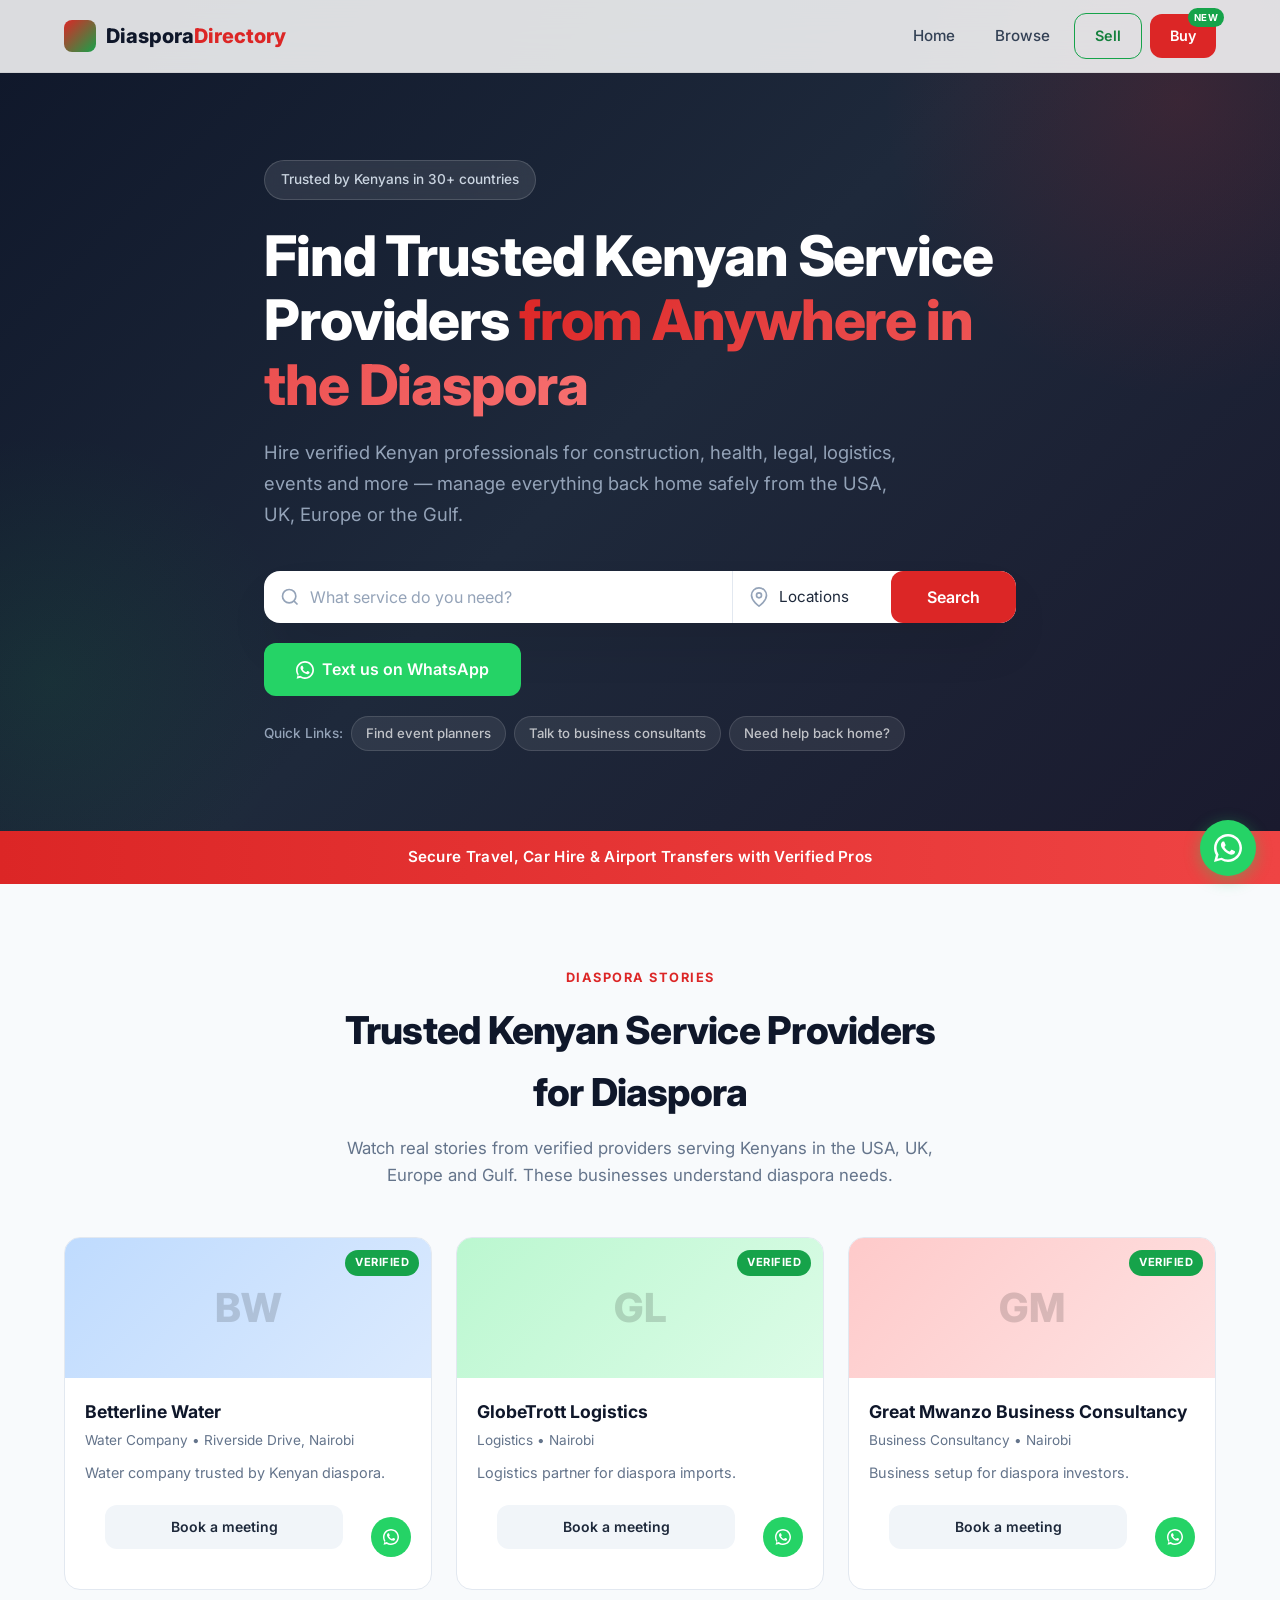
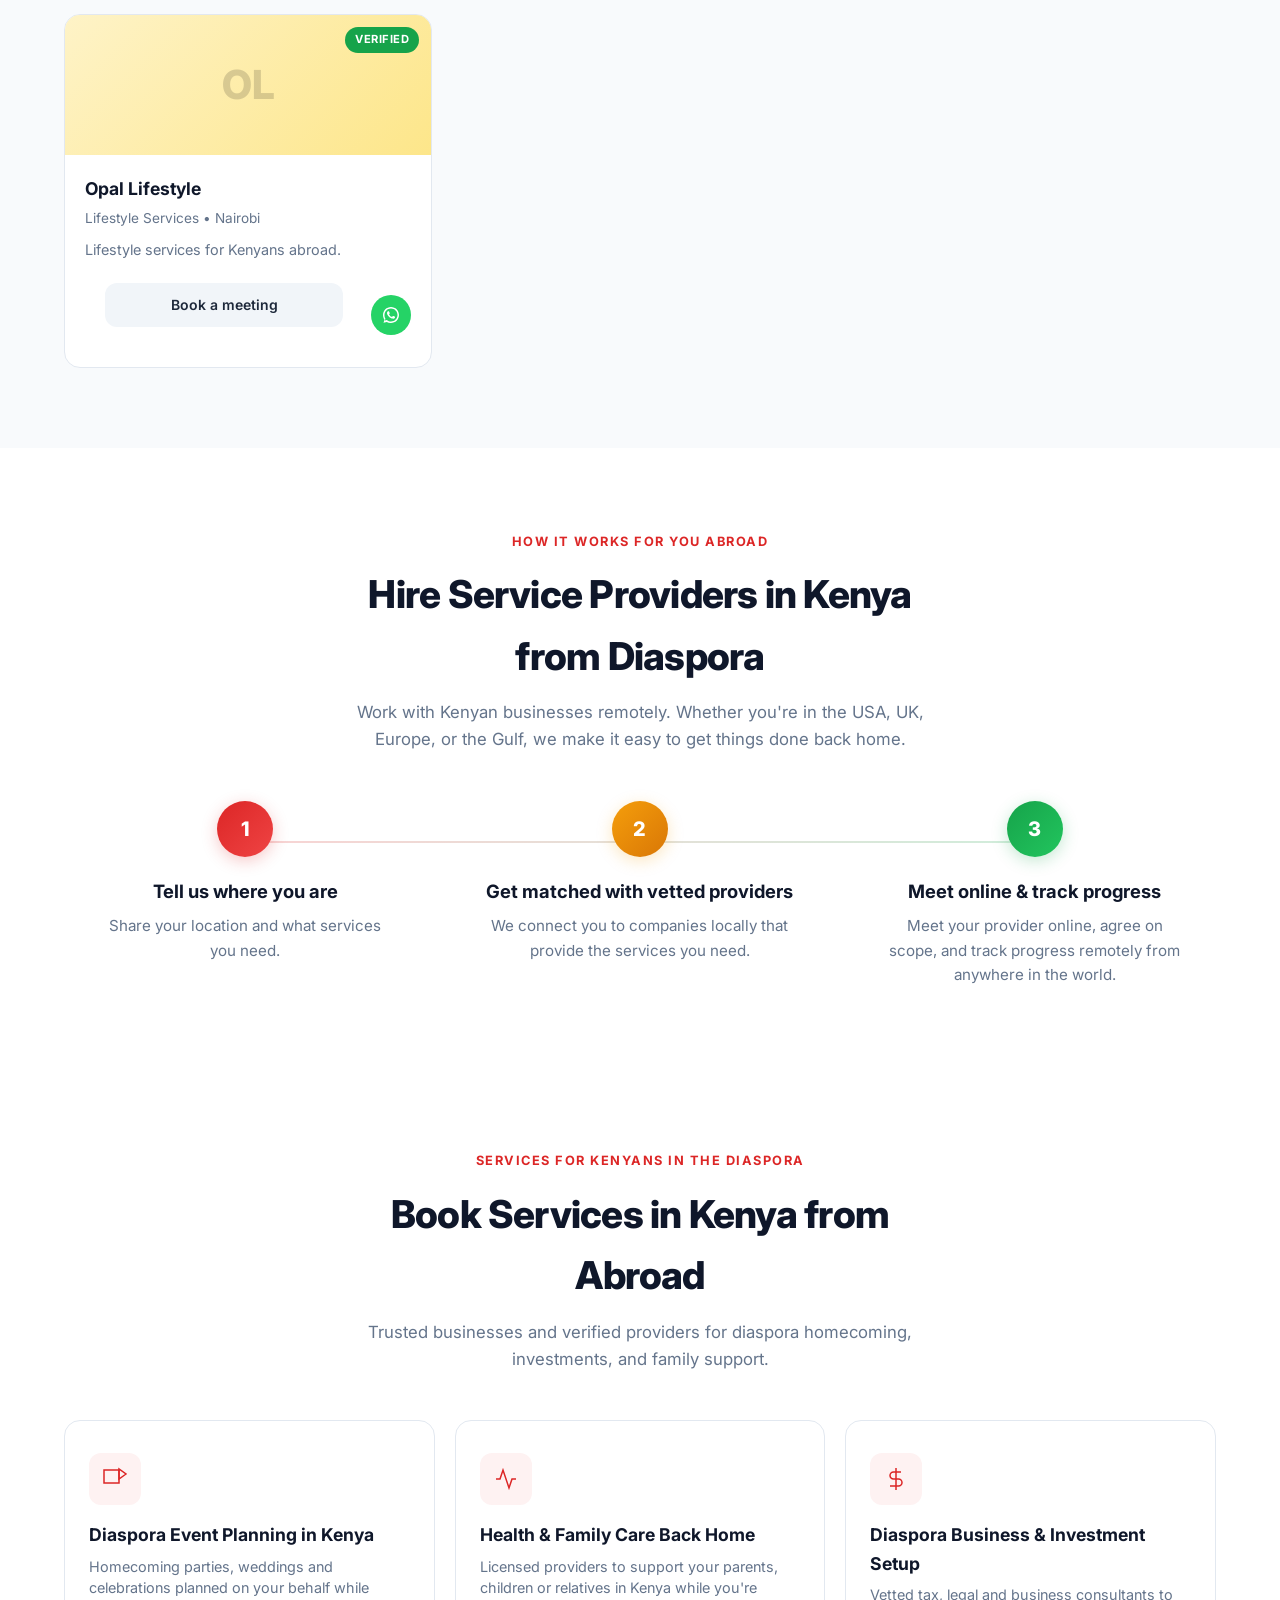
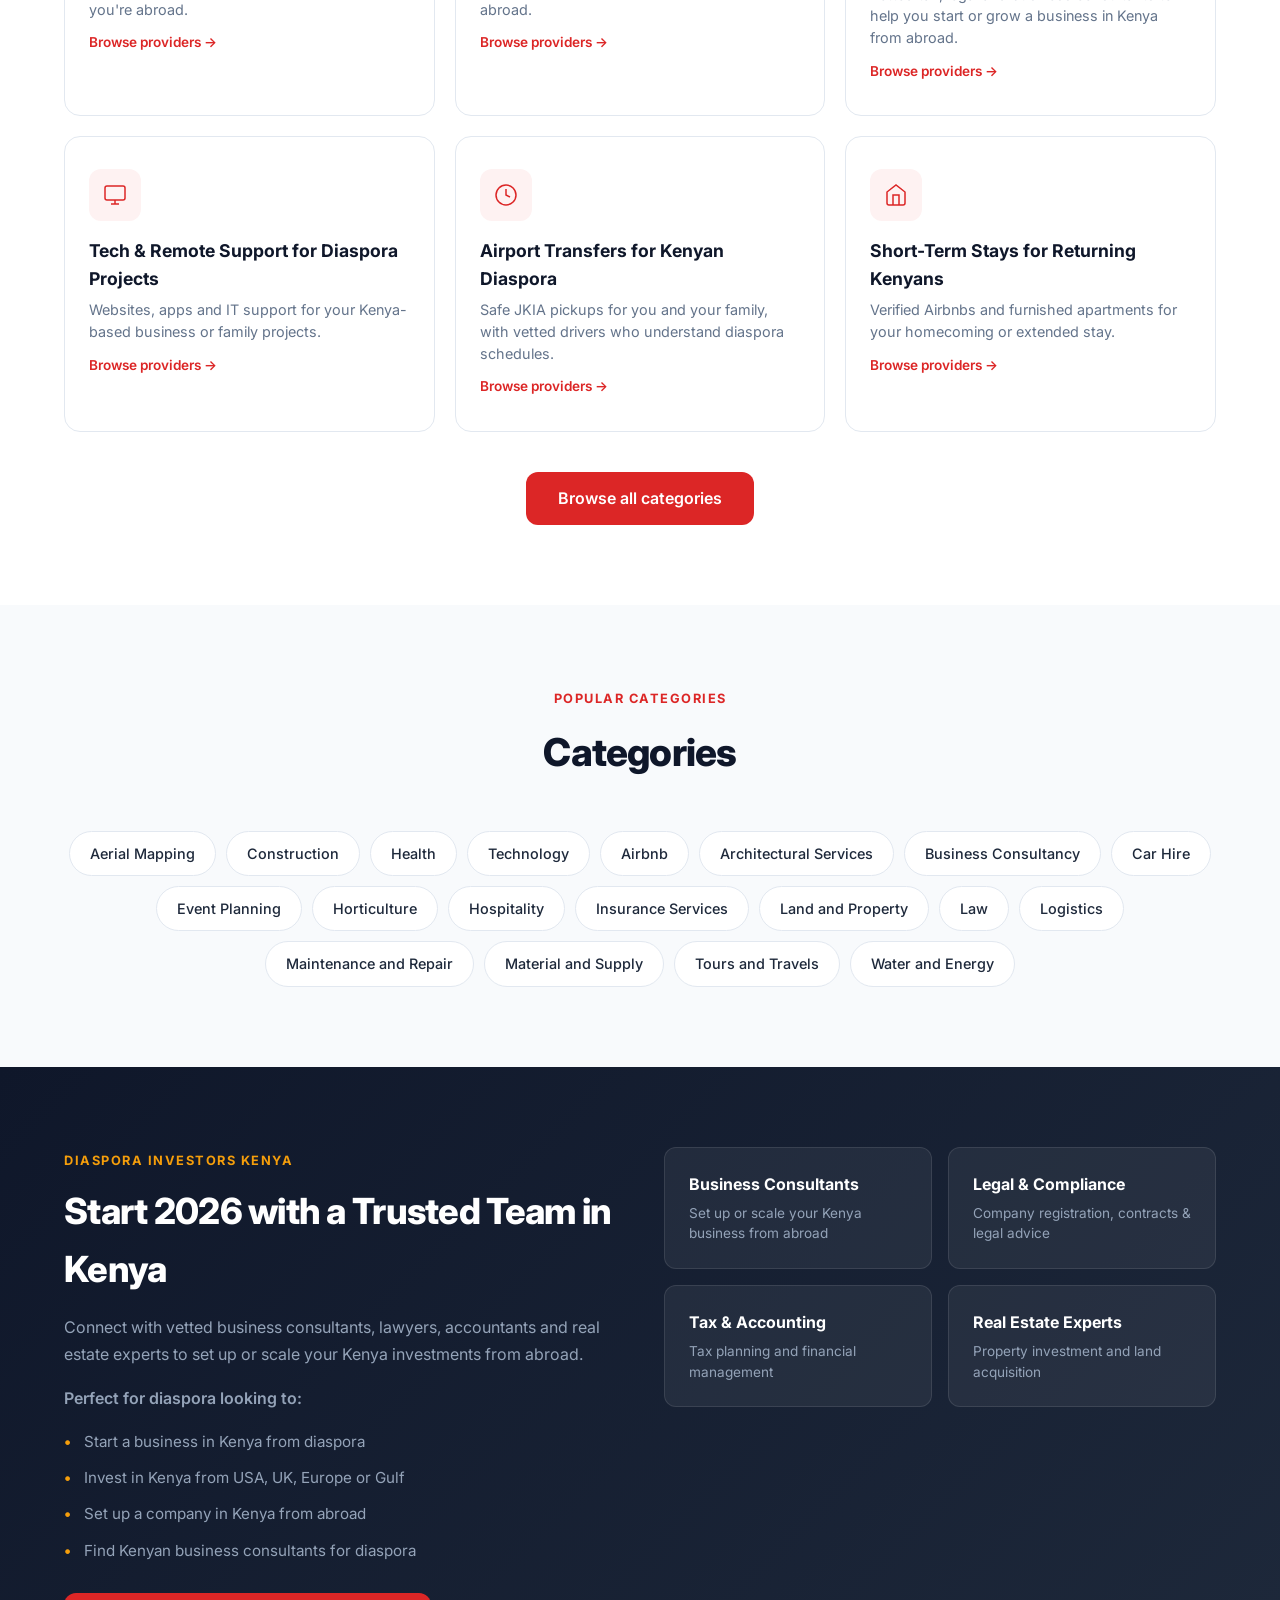
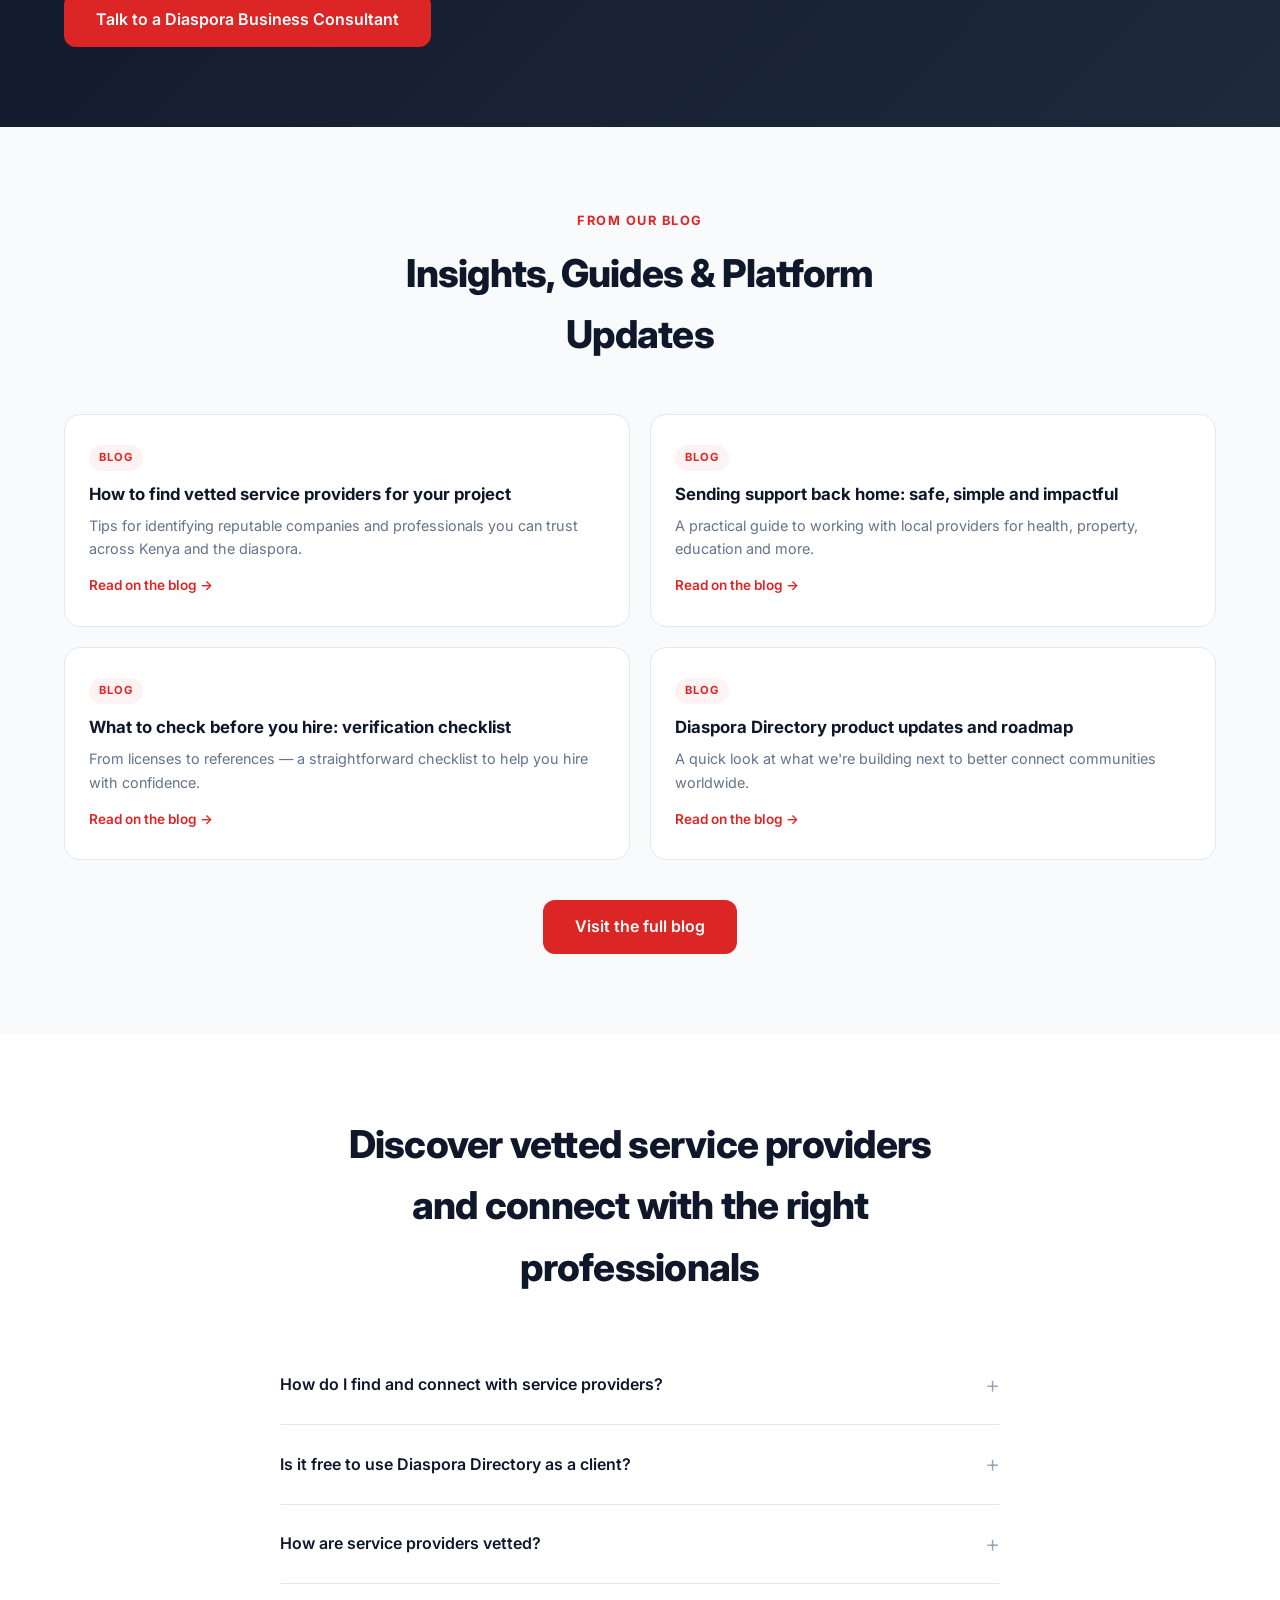
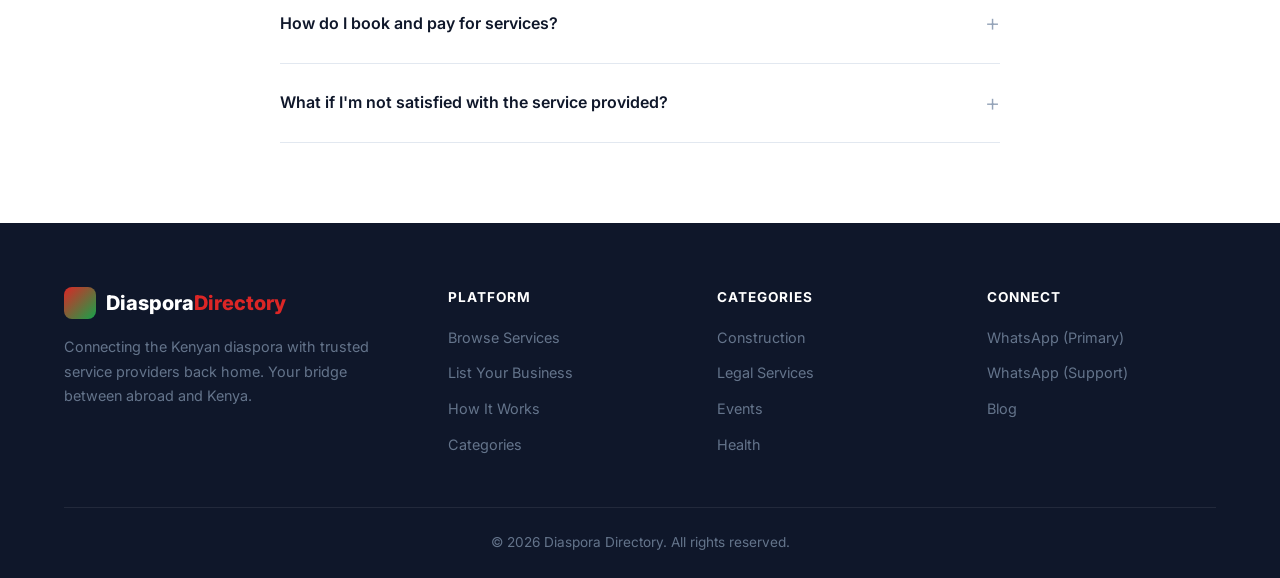
==== commit 4f68f340: "Add Home button to navbar and mobile drawer Co-Authored-By: Claude Opus 4.6 <noreply@anthropic.com>" ====
--- a/index.html
+++ b/index.html
@@ -21,14 +21,15 @@
   <!-- Navigation -->
   <nav class="navbar" id="navbar">
     <div class="container nav-container">
-      <a href="https://thediasporadirectory.com/" class="logo">
+      <a href="index.html" class="logo">
         <span class="logo-mark"></span>
         <span class="logo-text">Diaspora<span class="logo-accent">Directory</span></span>
       </a>
       <div class="nav-actions">
+        <a href="#" class="nav-link" onclick="window.scrollTo({top:0,behavior:'smooth'});return false;">Home</a>
         <a href="#categories" class="nav-link">Browse</a>
-        <a href="https://thediasporadirectory.com/customer" class="btn btn-outline-nav">Sell</a>
-        <a href="https://thediasporadirectory.com/customer" class="btn btn-primary-nav">
+        <a href="#invest" class="btn btn-outline-nav">Sell</a>
+        <a href="#services" class="btn btn-primary-nav">
           Buy
           <span class="nav-badge">New</span>
         </a>
@@ -41,8 +42,9 @@
 
   <!-- Mobile Nav Drawer -->
   <div class="mobile-drawer" id="mobileDrawer">
+    <a href="#" class="drawer-link" onclick="window.scrollTo({top:0,behavior:'smooth'});return false;">Home</a>
     <a href="#categories" class="drawer-link">Browse Services</a>
-    <a href="https://thediasporadirectory.com/customer" class="drawer-link">Sell on Directory</a>
+    <a href="#invest" class="drawer-link">Sell on Directory</a>
     <a href="#services" class="drawer-link">Services</a>
     <a href="#how" class="drawer-link">How It Works</a>
     <a href="#invest" class="drawer-link">Invest in Kenya</a>
@@ -50,7 +52,7 @@
     <a href="#faq" class="drawer-link">FAQ</a>
     <a href="https://wa.me/254769362565?text=Hello%2C%20I%20would%20like%20to%20know%20more%20about%20your%20services" class="drawer-link" target="_blank" rel="noopener">Text us on WhatsApp</a>
     <div class="drawer-cta">
-      <a href="https://thediasporadirectory.com/customer" class="btn btn-primary btn-block">Get Started</a>
+      <a href="#search" class="btn btn-primary btn-block">Get Started</a>
     </div>
   </div>
 
@@ -429,7 +431,7 @@
     <div class="container">
       <div class="footer-grid">
         <div class="footer-brand">
-          <a href="https://thediasporadirectory.com/" class="logo">
+          <a href="index.html" class="logo">
             <span class="logo-mark"></span>
             <span class="logo-text">Diaspora<span class="logo-accent">Directory</span></span>
           </a>
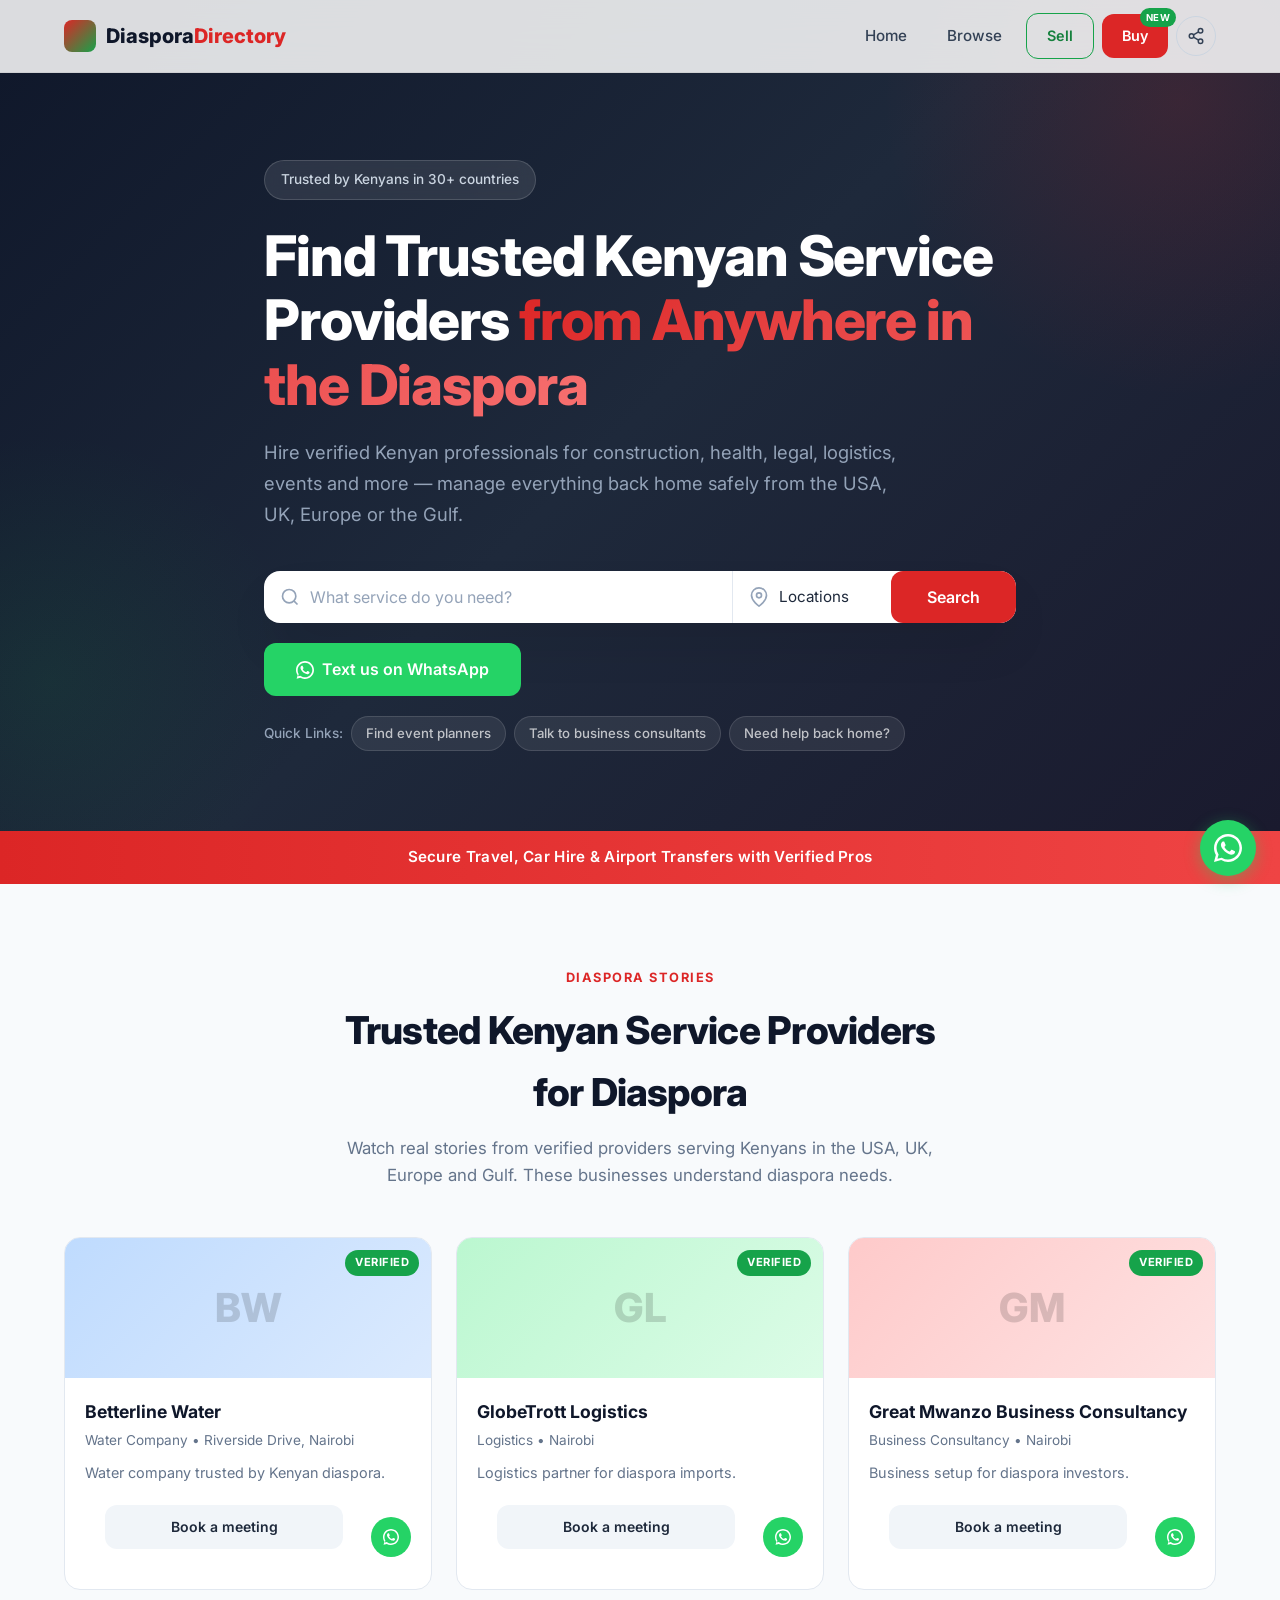
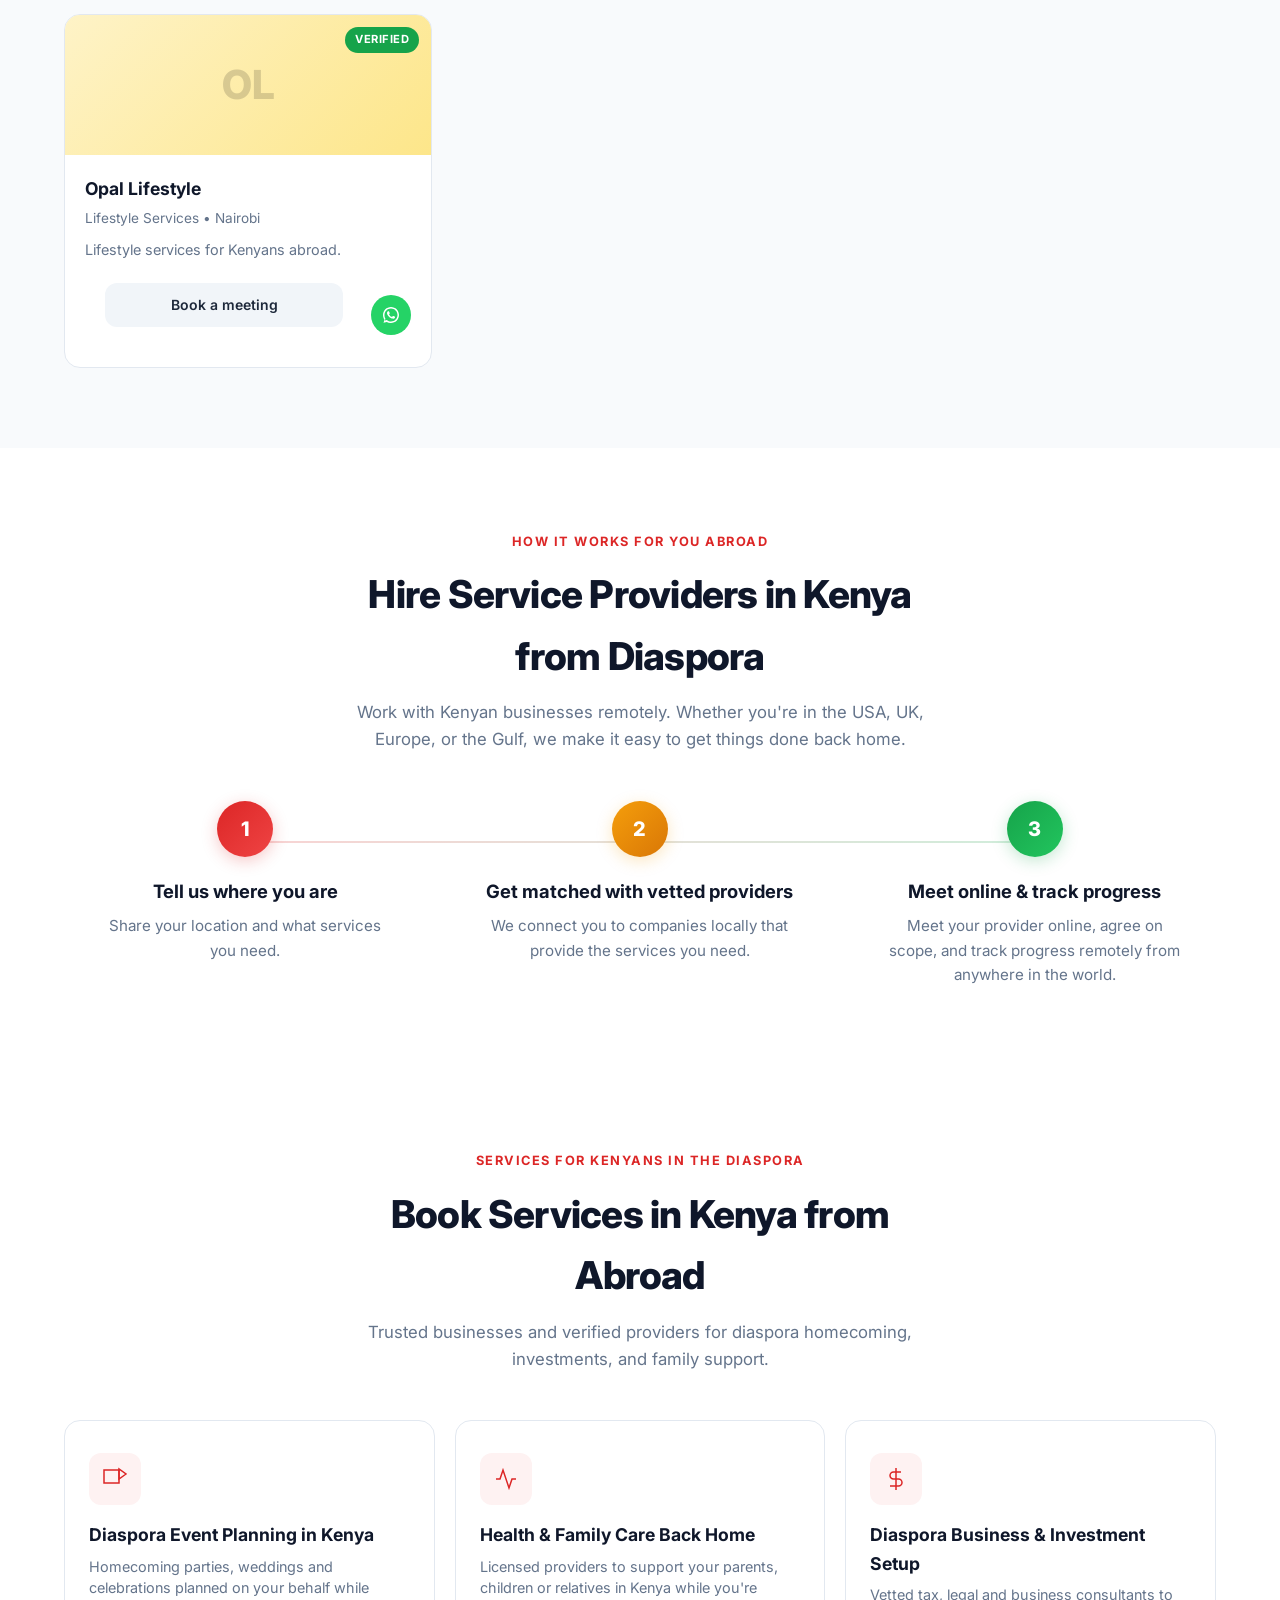
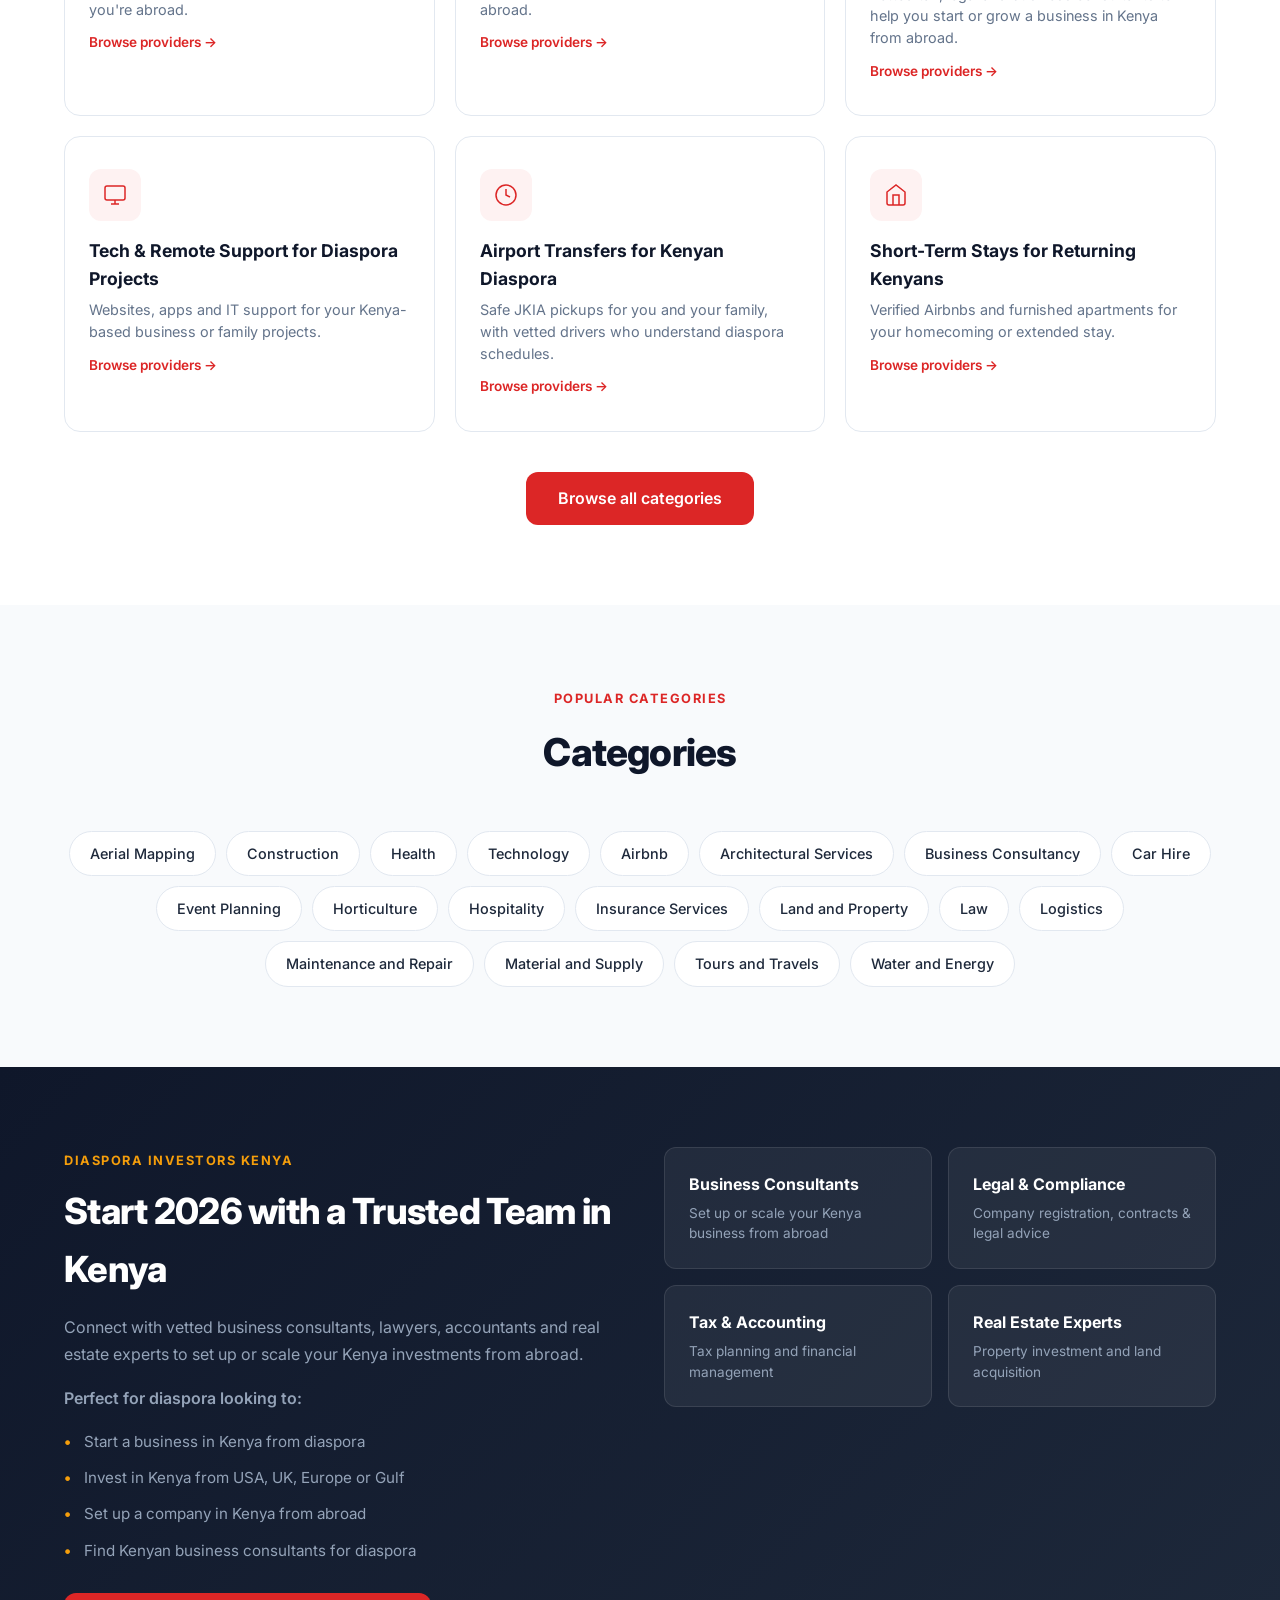
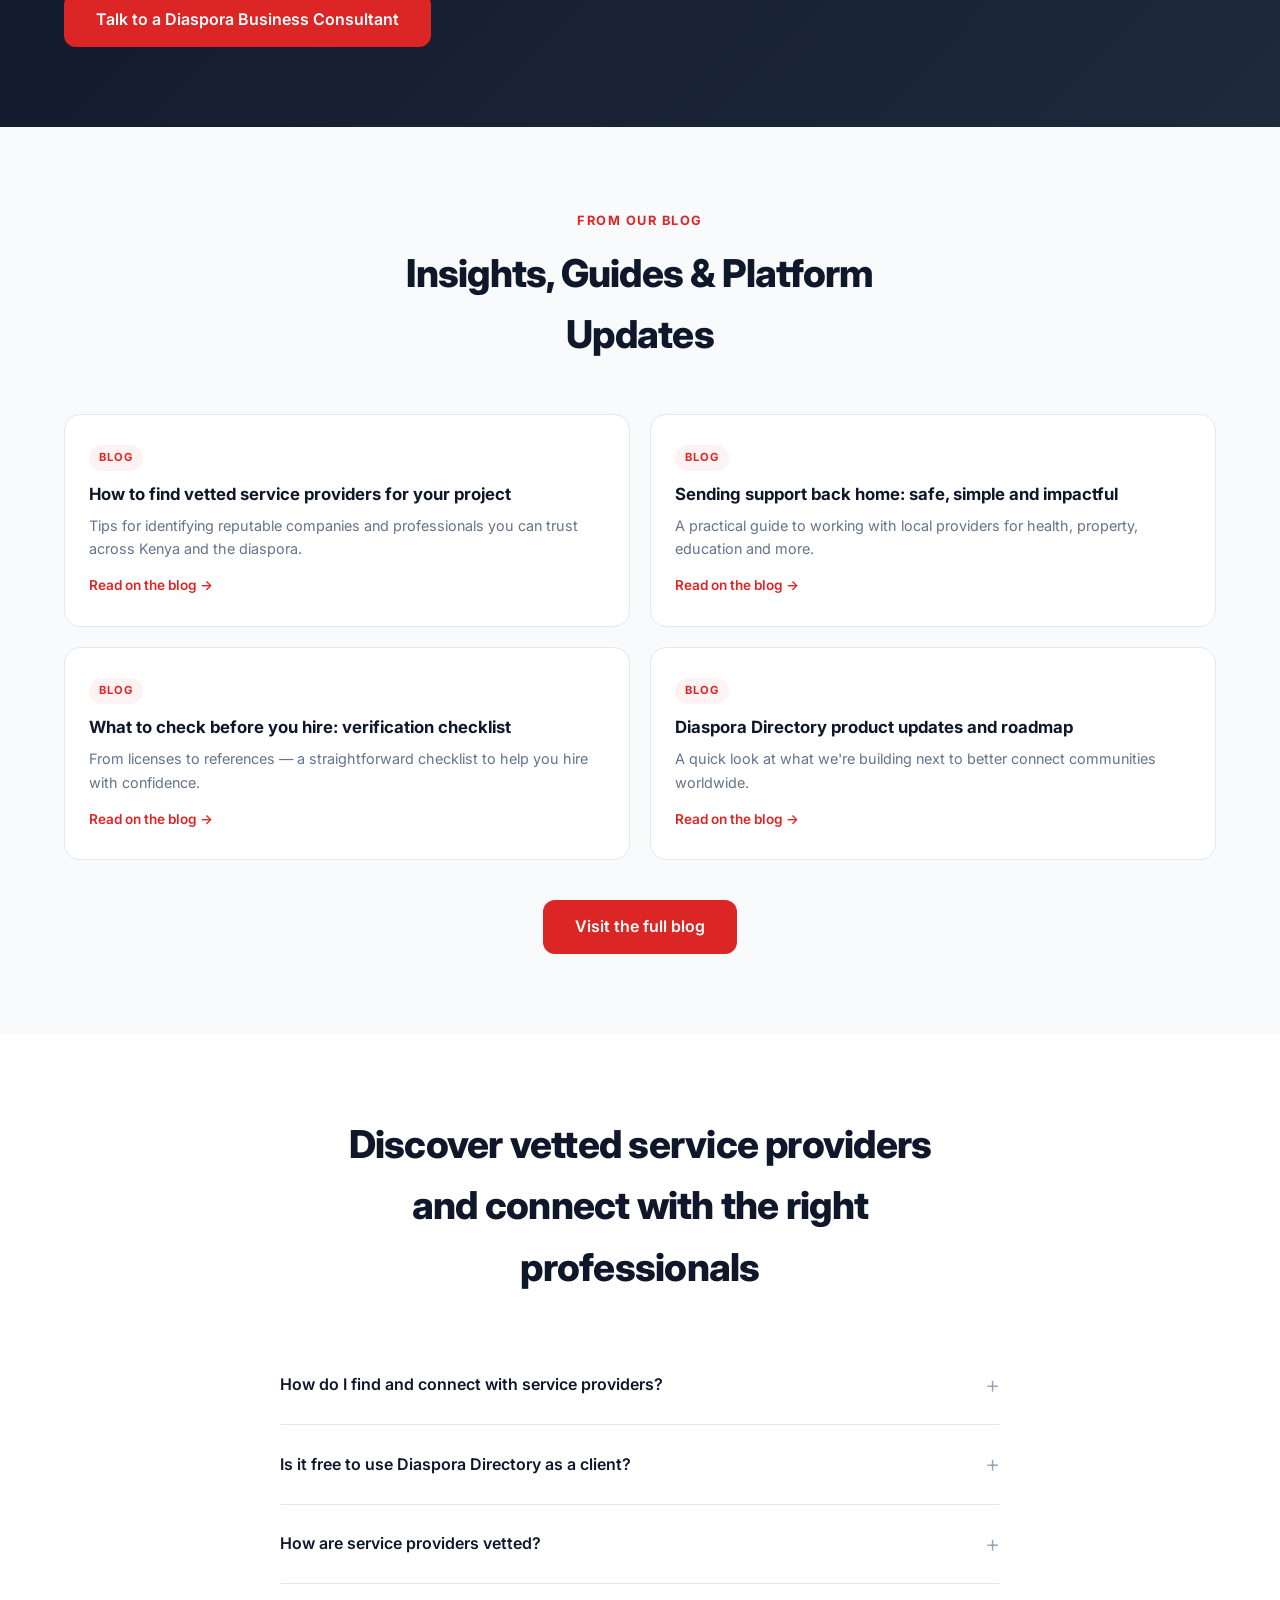
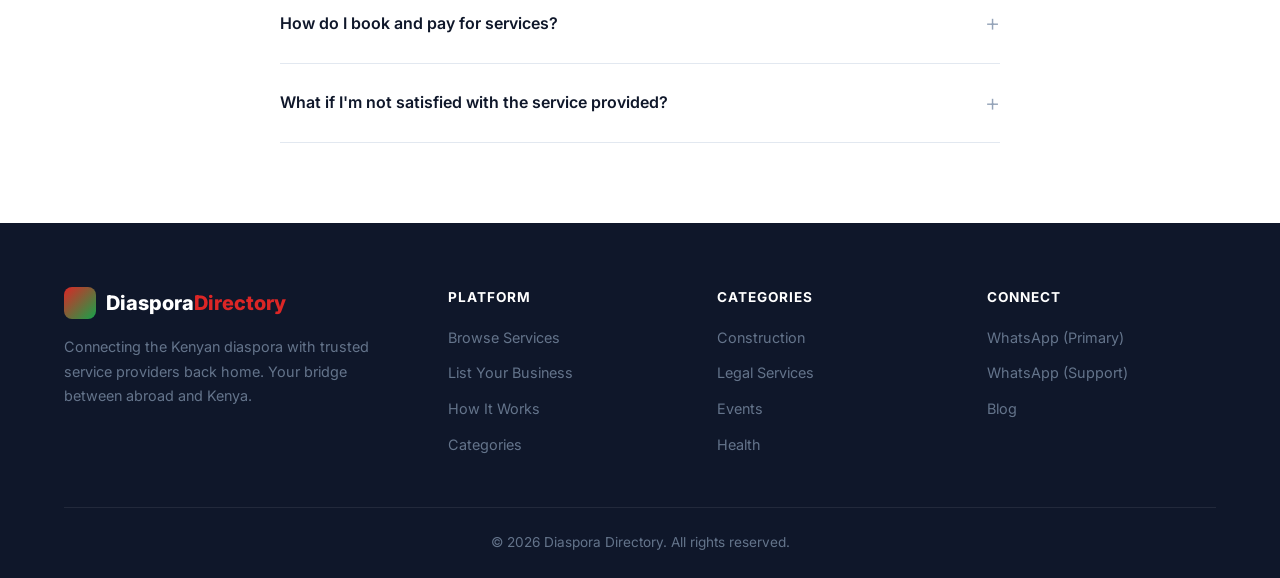
==== commit c005e3fa: "Add share button to navbar Uses Web Share API on mobile (native share sheet) with fallback to clipbo" ====
--- a/index.html
+++ b/index.html
@@ -14,7 +14,7 @@
   <link rel="preconnect" href="https://fonts.googleapis.com">
   <link rel="preconnect" href="https://fonts.gstatic.com" crossorigin>
   <link href="https://fonts.googleapis.com/css2?family=Inter:wght@300;400;500;600;700;800&display=swap" rel="stylesheet">
-  <link rel="stylesheet" href="css/style.css?v=3">
+  <link rel="stylesheet" href="css/style.css?v=4">
 </head>
 <body>
 
@@ -33,6 +33,9 @@
           Buy
           <span class="nav-badge">New</span>
         </a>
+        <button class="btn-share" id="shareBtn" aria-label="Share">
+          <svg viewBox="0 0 24 24" width="18" height="18" fill="none" stroke="currentColor" stroke-width="2"><circle cx="18" cy="5" r="3"/><circle cx="6" cy="12" r="3"/><circle cx="18" cy="19" r="3"/><line x1="8.59" y1="13.51" x2="15.42" y2="17.49"/><line x1="15.41" y1="6.51" x2="8.59" y2="10.49"/></svg>
+        </button>
       </div>
       <button class="nav-toggle" id="navToggle" aria-label="Toggle menu">
         <span></span><span></span><span></span>
@@ -475,7 +478,7 @@
     <svg viewBox="0 0 32 32" fill="#fff"><path d="M16.004 0C7.164 0 .004 7.16.004 16c0 2.822.736 5.563 2.137 7.988L.012 32l8.224-2.156A15.922 15.922 0 0 0 16.004 32C24.844 32 32 24.84 32 16S24.844 0 16.004 0zm0 29.116a13.06 13.06 0 0 1-6.652-1.82l-.476-.284-4.94 1.296 1.32-4.82-.312-.496A13.04 13.04 0 0 1 2.89 16c0-7.232 5.884-13.116 13.116-13.116S29.12 8.768 29.12 16s-5.884 13.116-13.116 13.116zm7.192-9.82c-.396-.2-2.34-1.156-2.704-1.288-.364-.132-.628-.2-.892.2s-1.024 1.288-1.256 1.552c-.232.264-.46.296-.856.1-.396-.2-1.672-.616-3.184-1.964-1.176-1.048-1.972-2.344-2.2-2.74-.232-.396-.024-.608.172-.808.18-.18.396-.464.596-.696.2-.232.264-.396.396-.66.132-.264.068-.496-.032-.696-.1-.2-.892-2.148-1.22-2.94-.324-.776-.648-.672-.892-.684l-.76-.012c-.264 0-.692.1-1.056.496-.364.396-1.388 1.356-1.388 3.304s1.42 3.832 1.62 4.096c.2.264 2.796 4.268 6.776 5.984.948.408 1.688.652 2.264.836.952.3 1.816.26 2.5.156.764-.112 2.34-.956 2.672-1.88.332-.924.332-1.716.232-1.88-.1-.164-.364-.264-.76-.46z"/></svg>
   </a>
 
-  <script src="js/app.js?v=3"></script>
+  <script src="js/app.js?v=4"></script>
   <script>
     if ('serviceWorker' in navigator) {
       navigator.serviceWorker.register('service-worker.js');
--- a/css/style.css
+++ b/css/style.css
@@ -231,6 +231,28 @@
   text-transform: uppercase;
 }
 
+/* Share Button */
+.btn-share {
+  width: 40px;
+  height: 40px;
+  border-radius: 50%;
+  border: 1.5px solid var(--gray-300);
+  background: transparent;
+  display: flex;
+  align-items: center;
+  justify-content: center;
+  cursor: pointer;
+  transition: all var(--transition);
+  color: var(--gray-700);
+  flex-shrink: 0;
+}
+.btn-share:hover {
+  background: var(--red);
+  border-color: var(--red);
+  color: var(--white);
+}
+.btn-share svg { stroke: currentColor; }
+
 .nav-toggle {
   display: none;
   flex-direction: column;
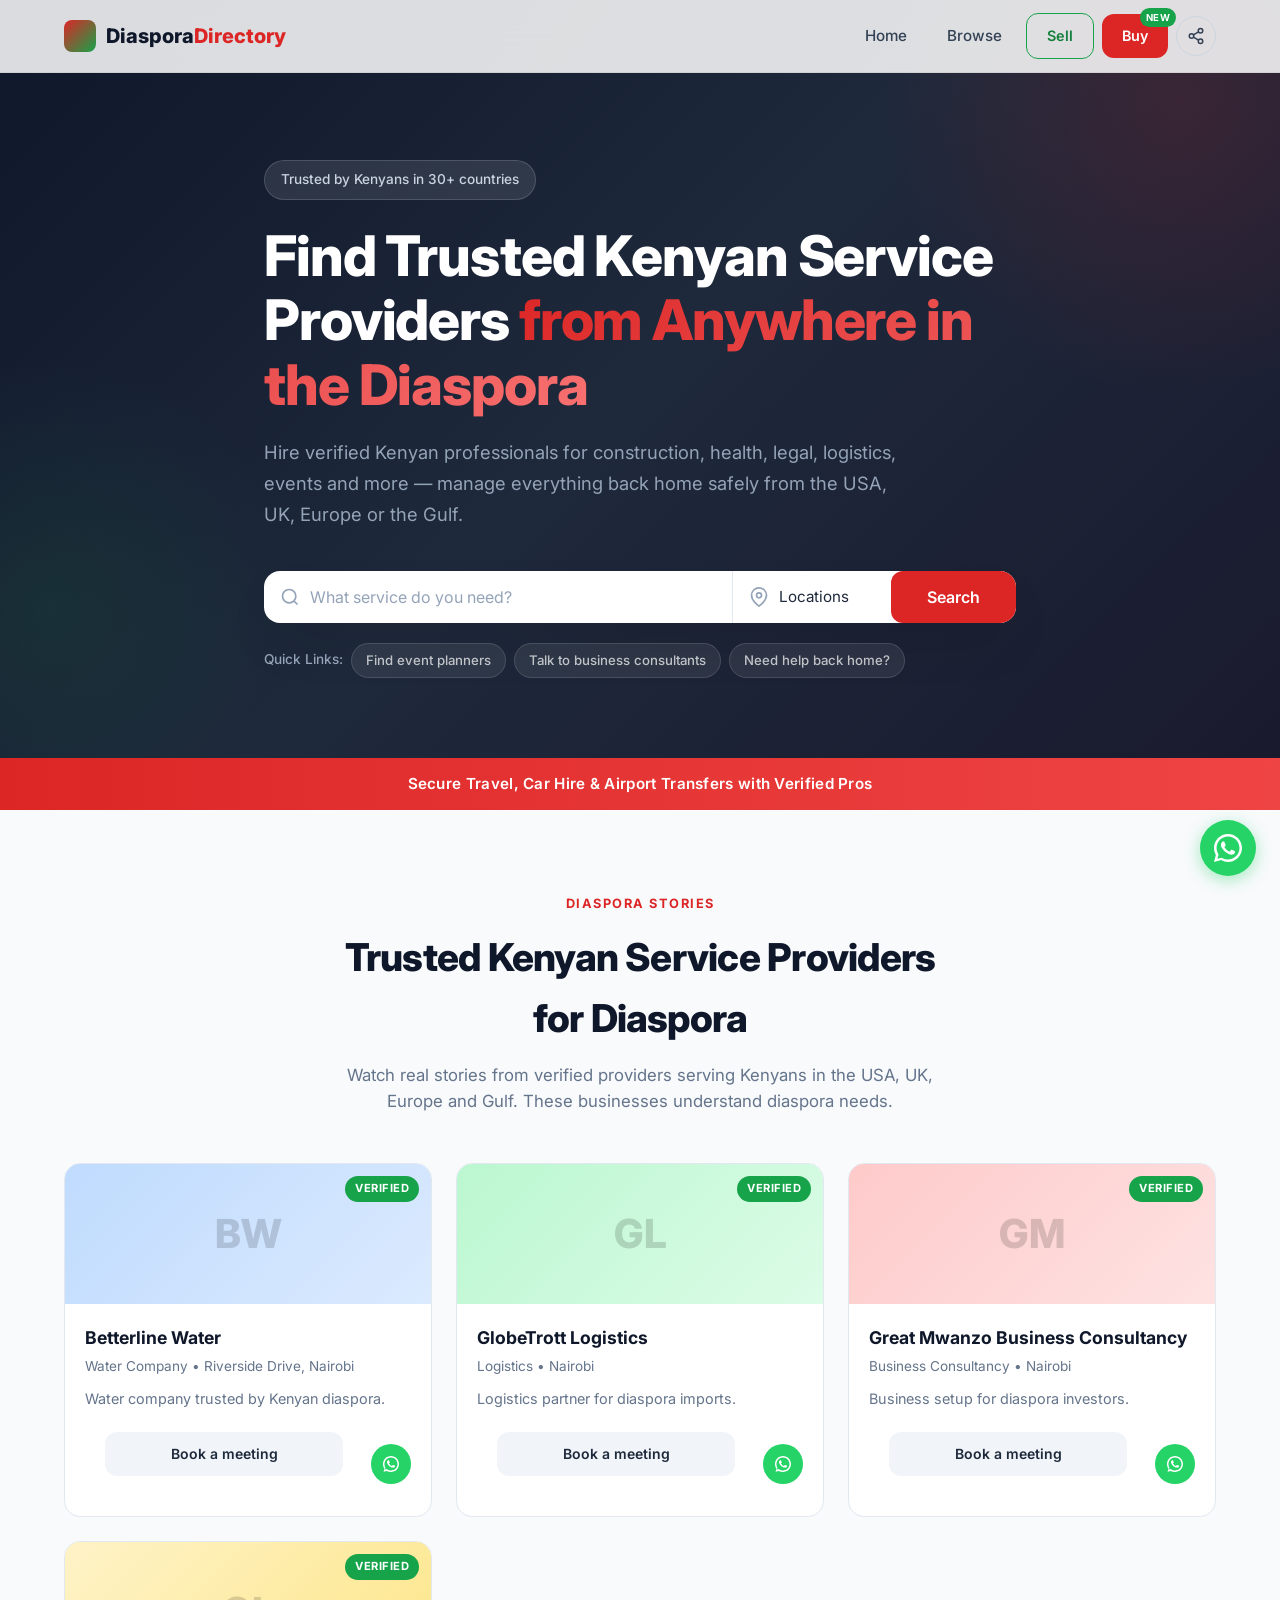
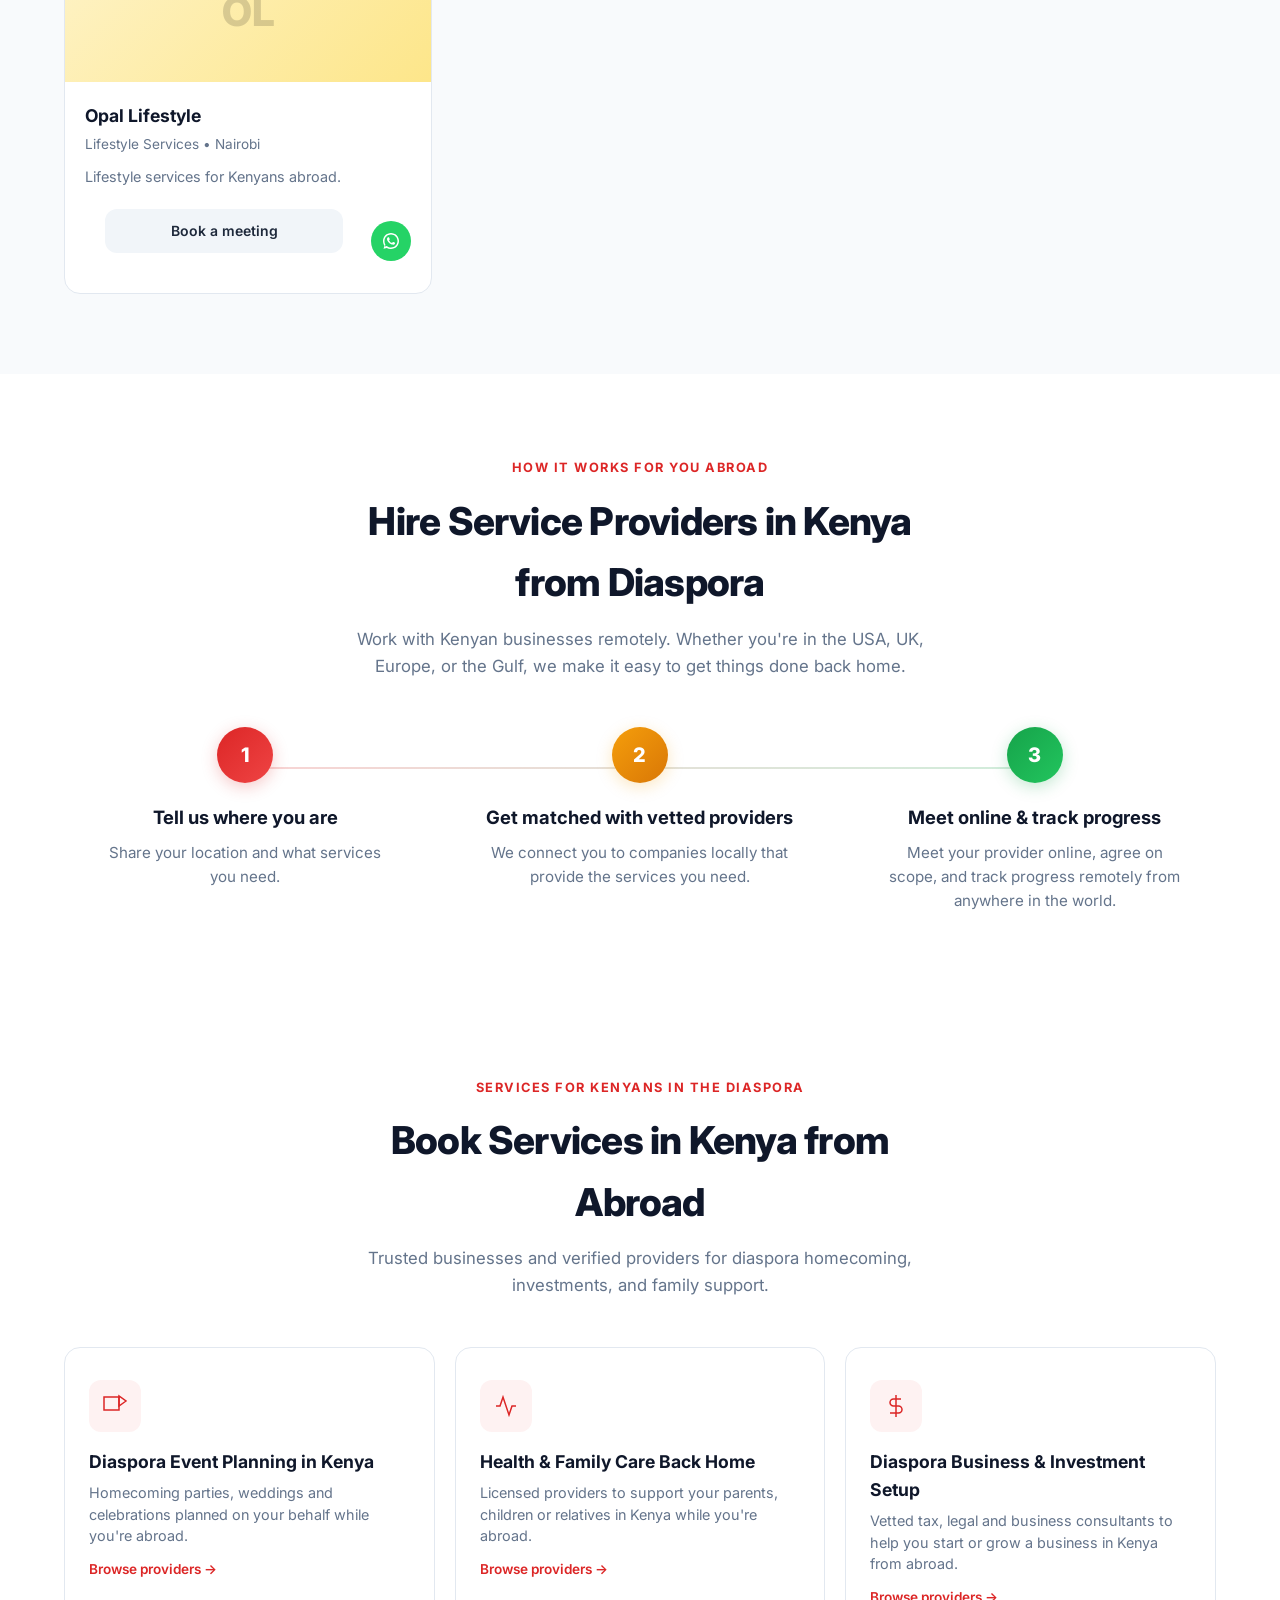
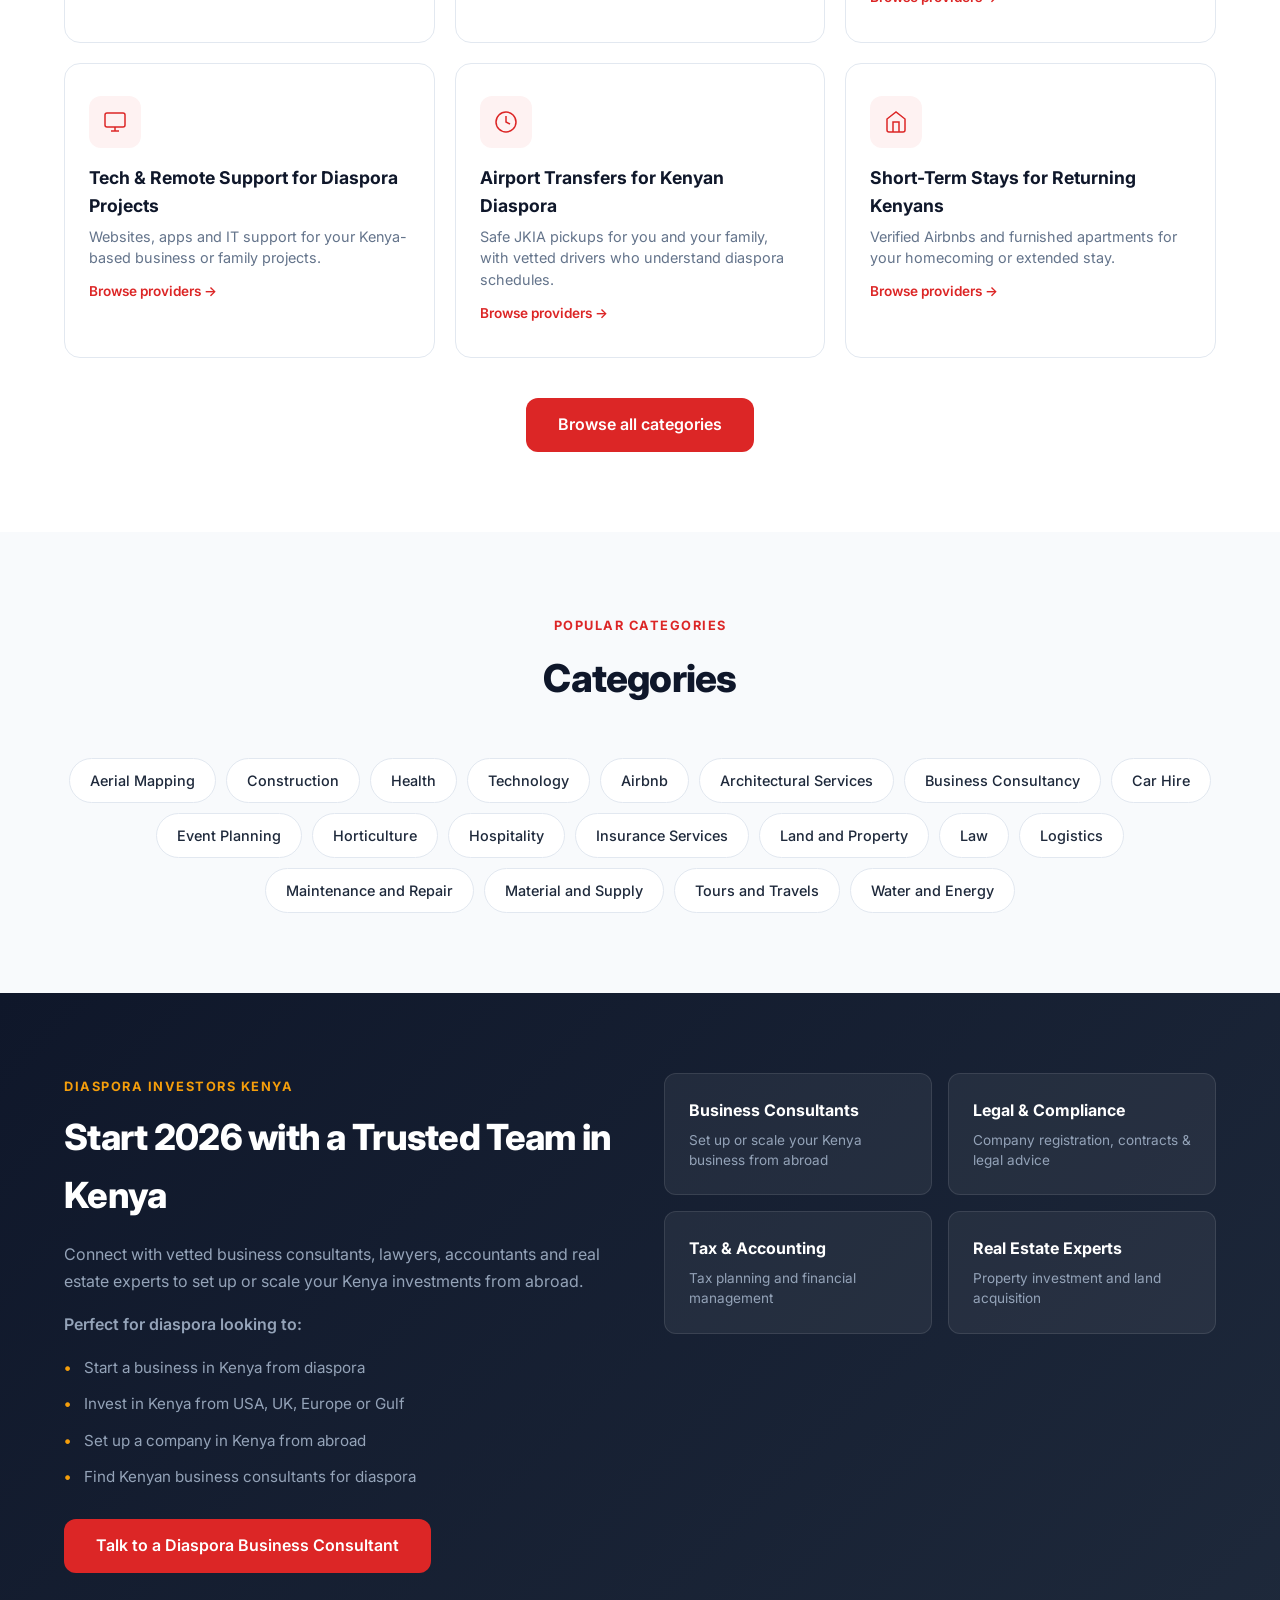
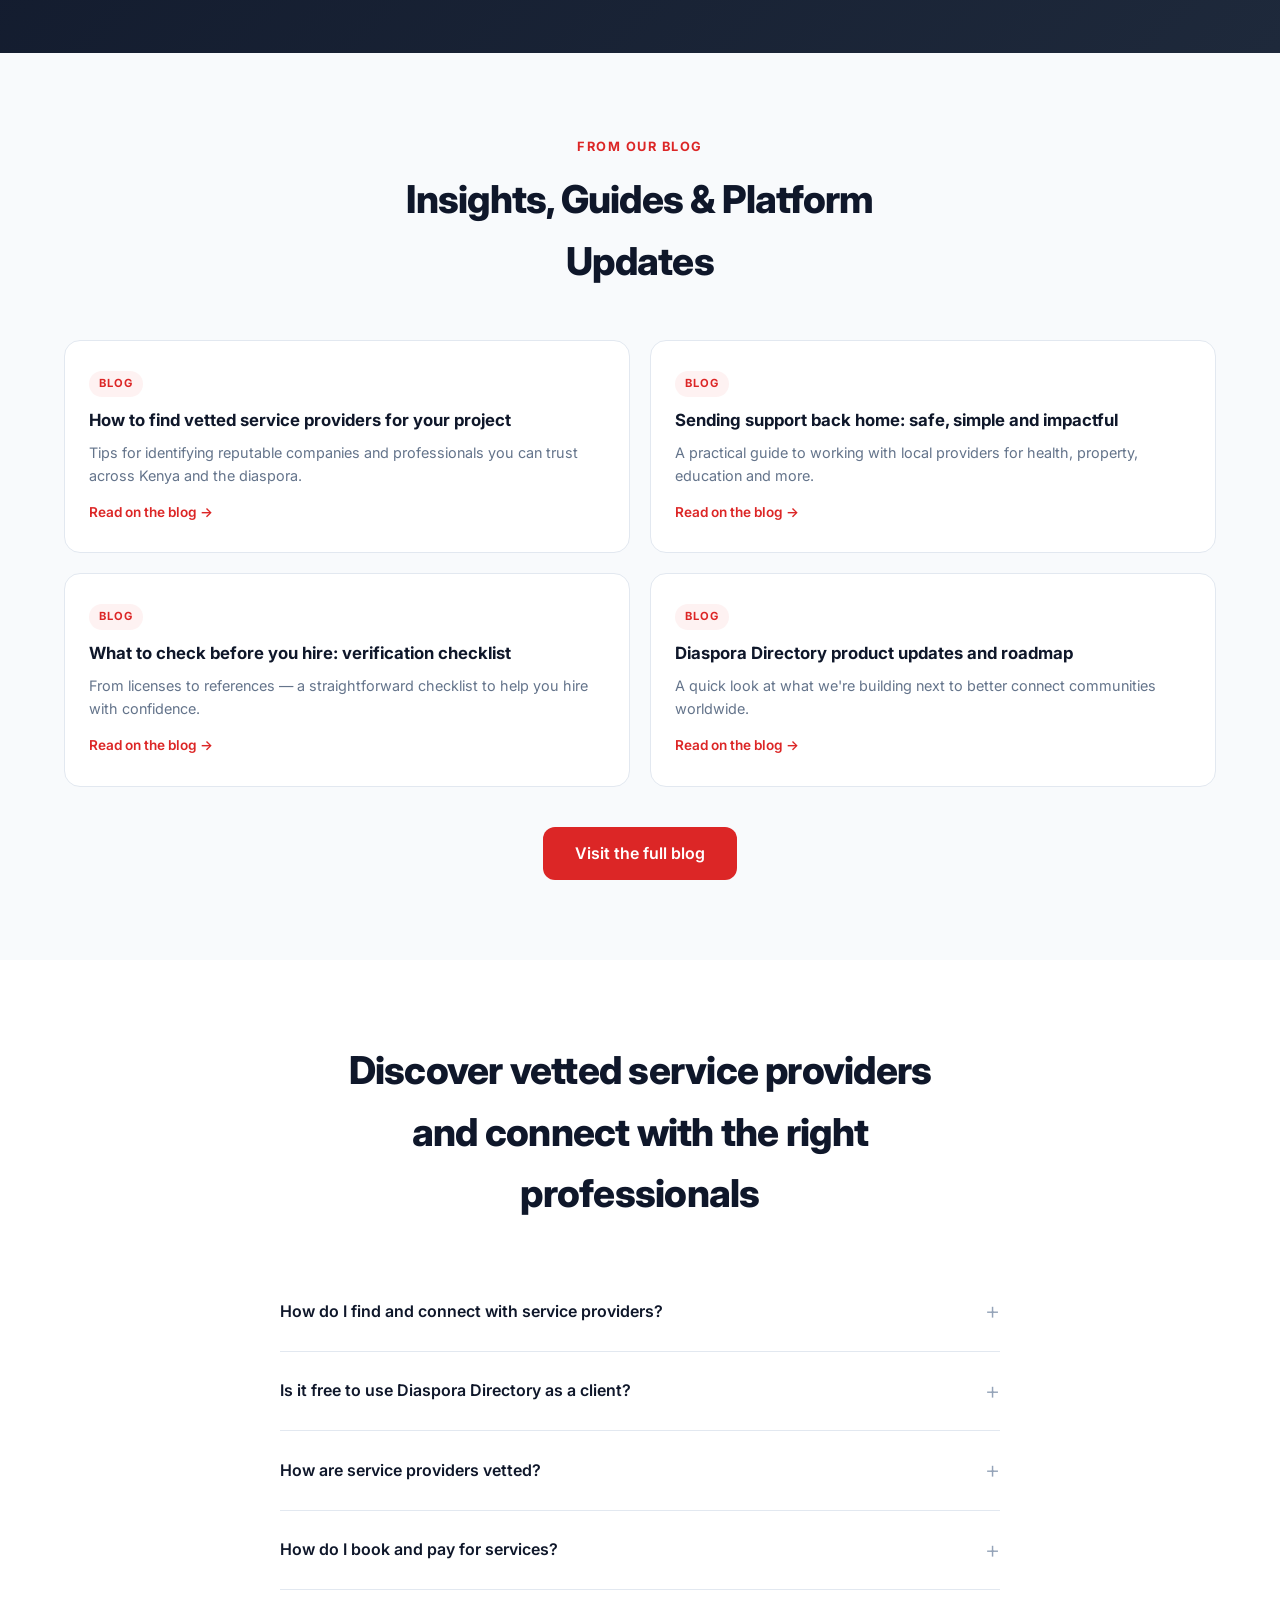
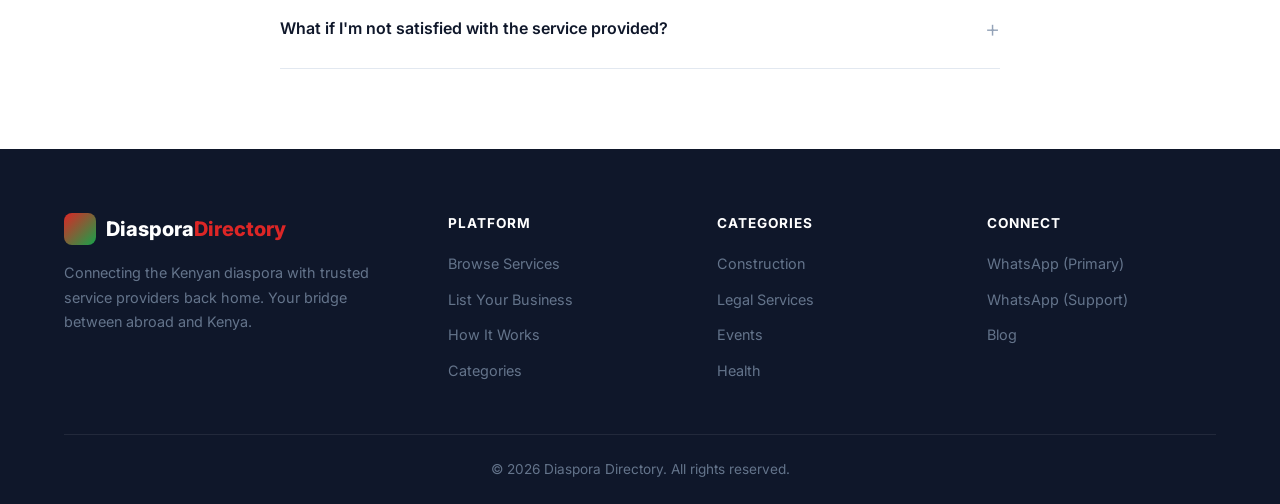
==== commit 89ecef0f: "Remove WhatsApp banner under search bar Co-Authored-By: Claude Opus 4.6 <noreply@anthropic.com>" ====
--- a/index.html
+++ b/index.html
@@ -98,14 +98,6 @@
           </select>
         </div>
         <button class="btn btn-search">Search</button>
-      </div>
-
-      <!-- WhatsApp + Quick Links -->
-      <div class="hero-actions">
-        <a href="https://wa.me/254769362565?text=Hello%2C%20I%20would%20like%20to%20know%20more%20about%20your%20services" class="btn btn-whatsapp btn-lg" target="_blank" rel="noopener">
-          <svg viewBox="0 0 24 24" width="18" height="18" fill="currentColor"><path d="M17.472 14.382c-.297-.149-1.758-.867-2.03-.967-.273-.099-.471-.148-.67.15-.197.297-.767.966-.94 1.164-.173.199-.347.223-.644.075-.297-.15-1.255-.463-2.39-1.475-.883-.788-1.48-1.761-1.653-2.059-.173-.297-.018-.458.13-.606.134-.133.298-.347.446-.52.149-.174.198-.298.298-.497.099-.198.05-.371-.025-.52-.075-.149-.669-1.612-.916-2.207-.242-.579-.487-.5-.669-.51-.173-.008-.371-.01-.57-.01-.198 0-.52.074-.792.372-.272.297-1.04 1.016-1.04 2.479 0 1.462 1.065 2.875 1.213 3.074.149.198 2.096 3.2 5.077 4.487.709.306 1.262.489 1.694.625.712.227 1.36.195 1.871.118.571-.085 1.758-.719 2.006-1.413.248-.694.248-1.289.173-1.413-.074-.124-.272-.198-.57-.347z"/><path d="M12 0C5.373 0 0 5.373 0 12c0 2.625.846 5.059 2.284 7.034L.789 23.79l4.94-1.293A11.945 11.945 0 0 0 12 24c6.627 0 12-5.373 12-12S18.627 0 12 0zm0 21.75c-2.16 0-4.16-.69-5.795-1.862l-.415-.31-2.935.768.783-2.858-.34-.437A9.723 9.723 0 0 1 2.25 12c0-5.385 4.365-9.75 9.75-9.75s9.75 4.365 9.75 9.75-4.365 9.75-9.75 9.75z"/></svg>
-          Text us on WhatsApp
-        </a>
       </div>
 
       <div class="quick-tags">
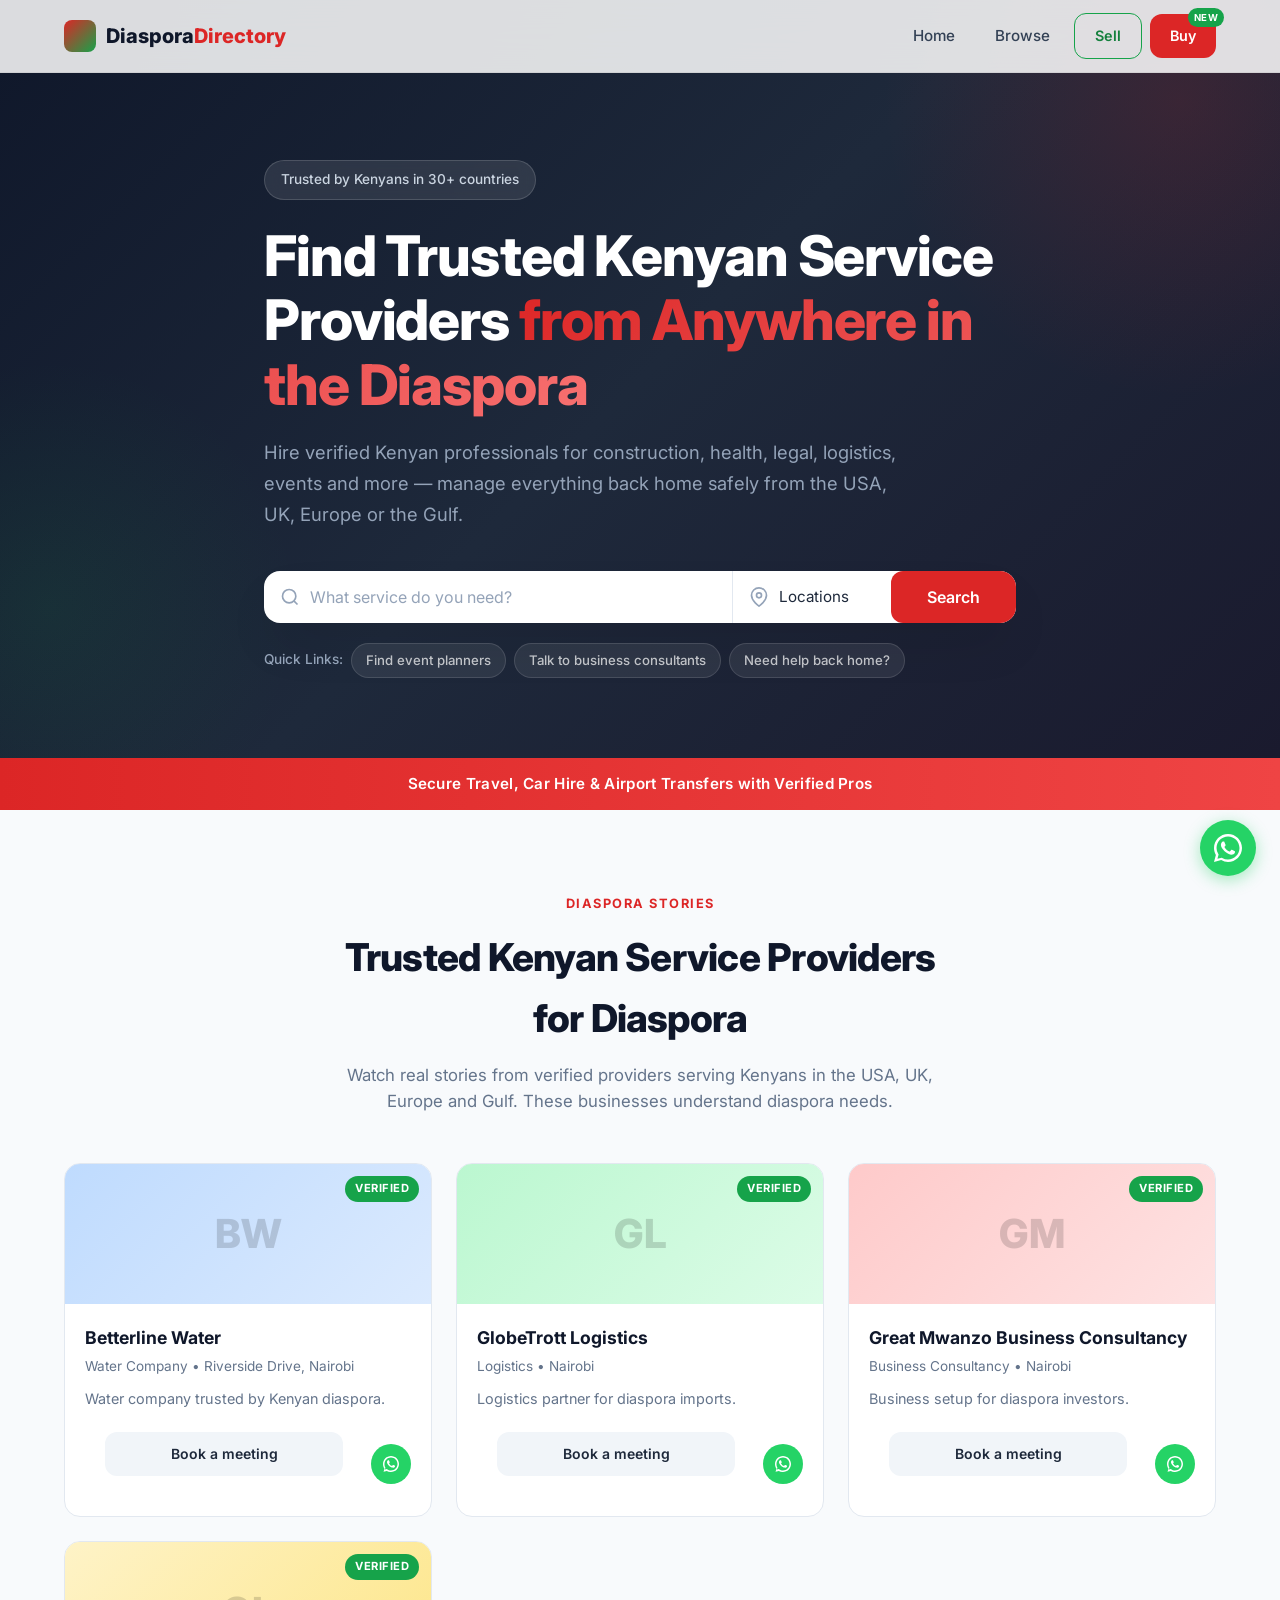
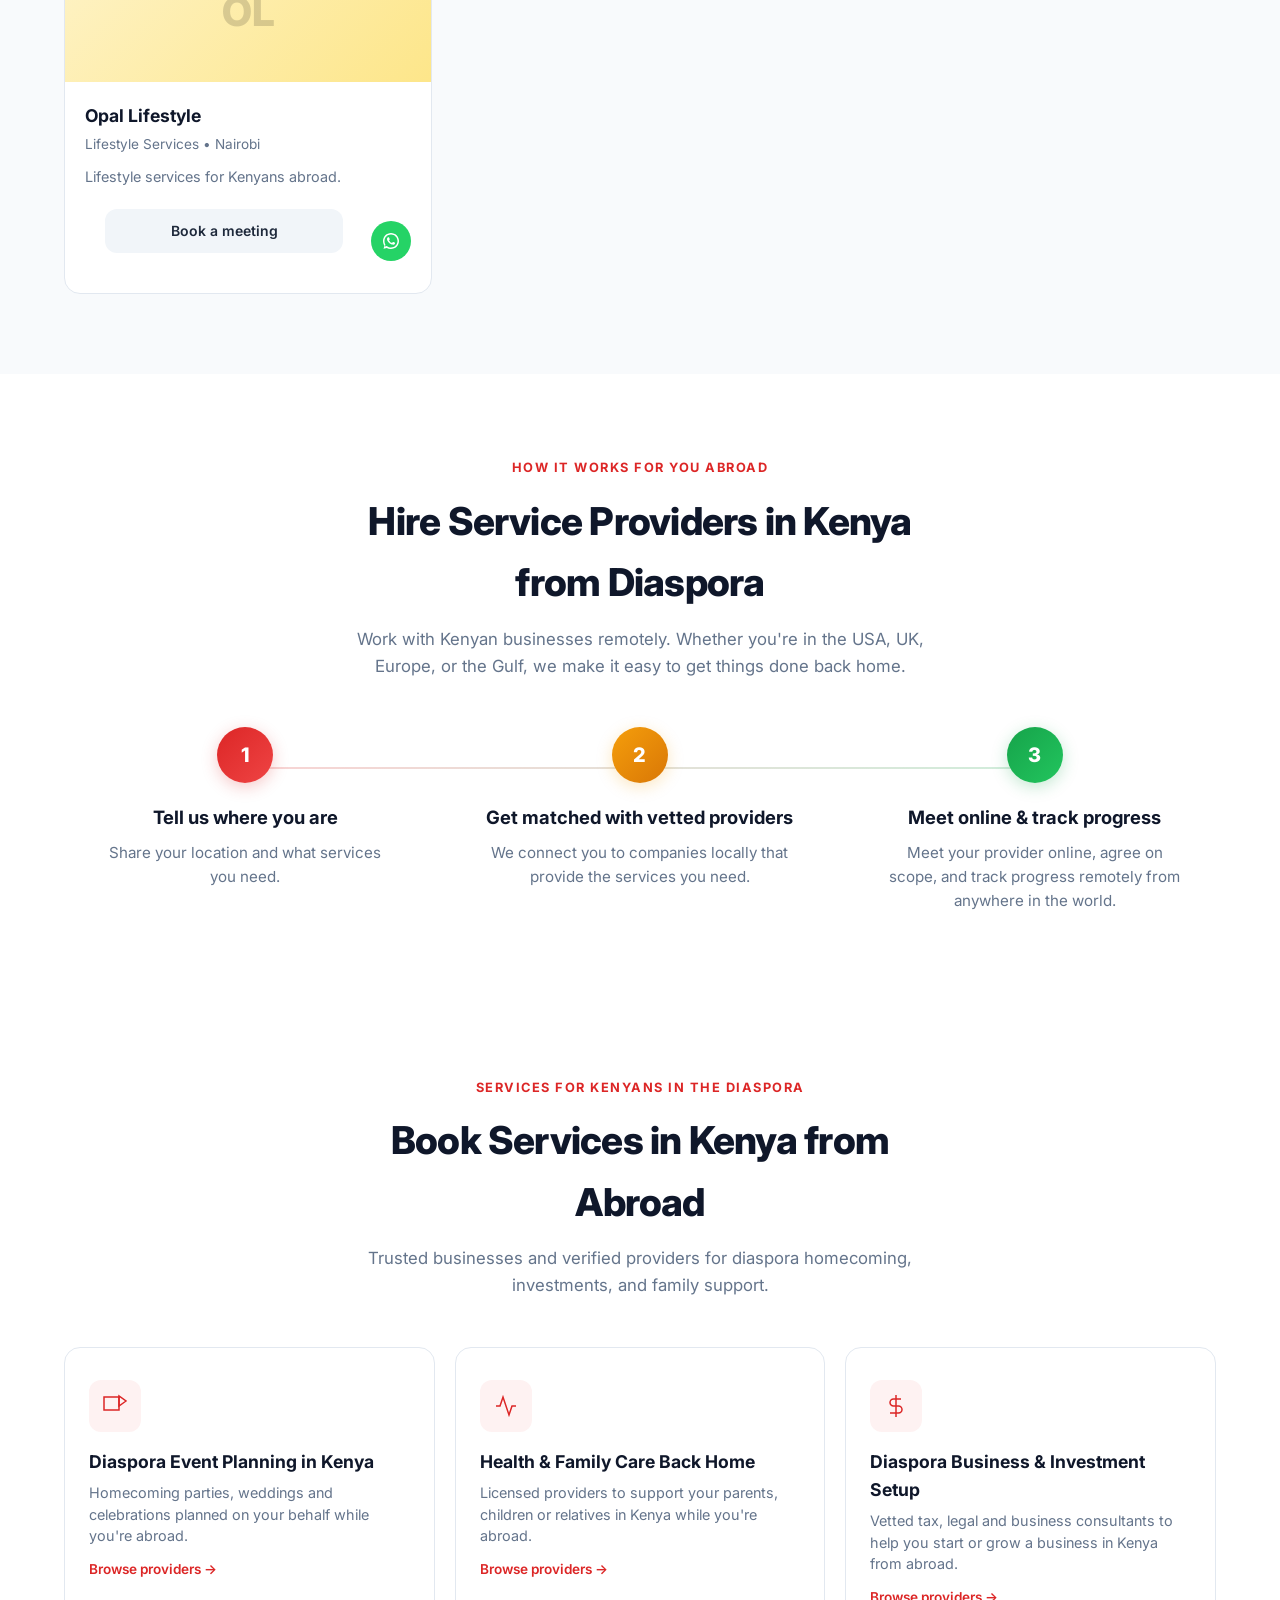
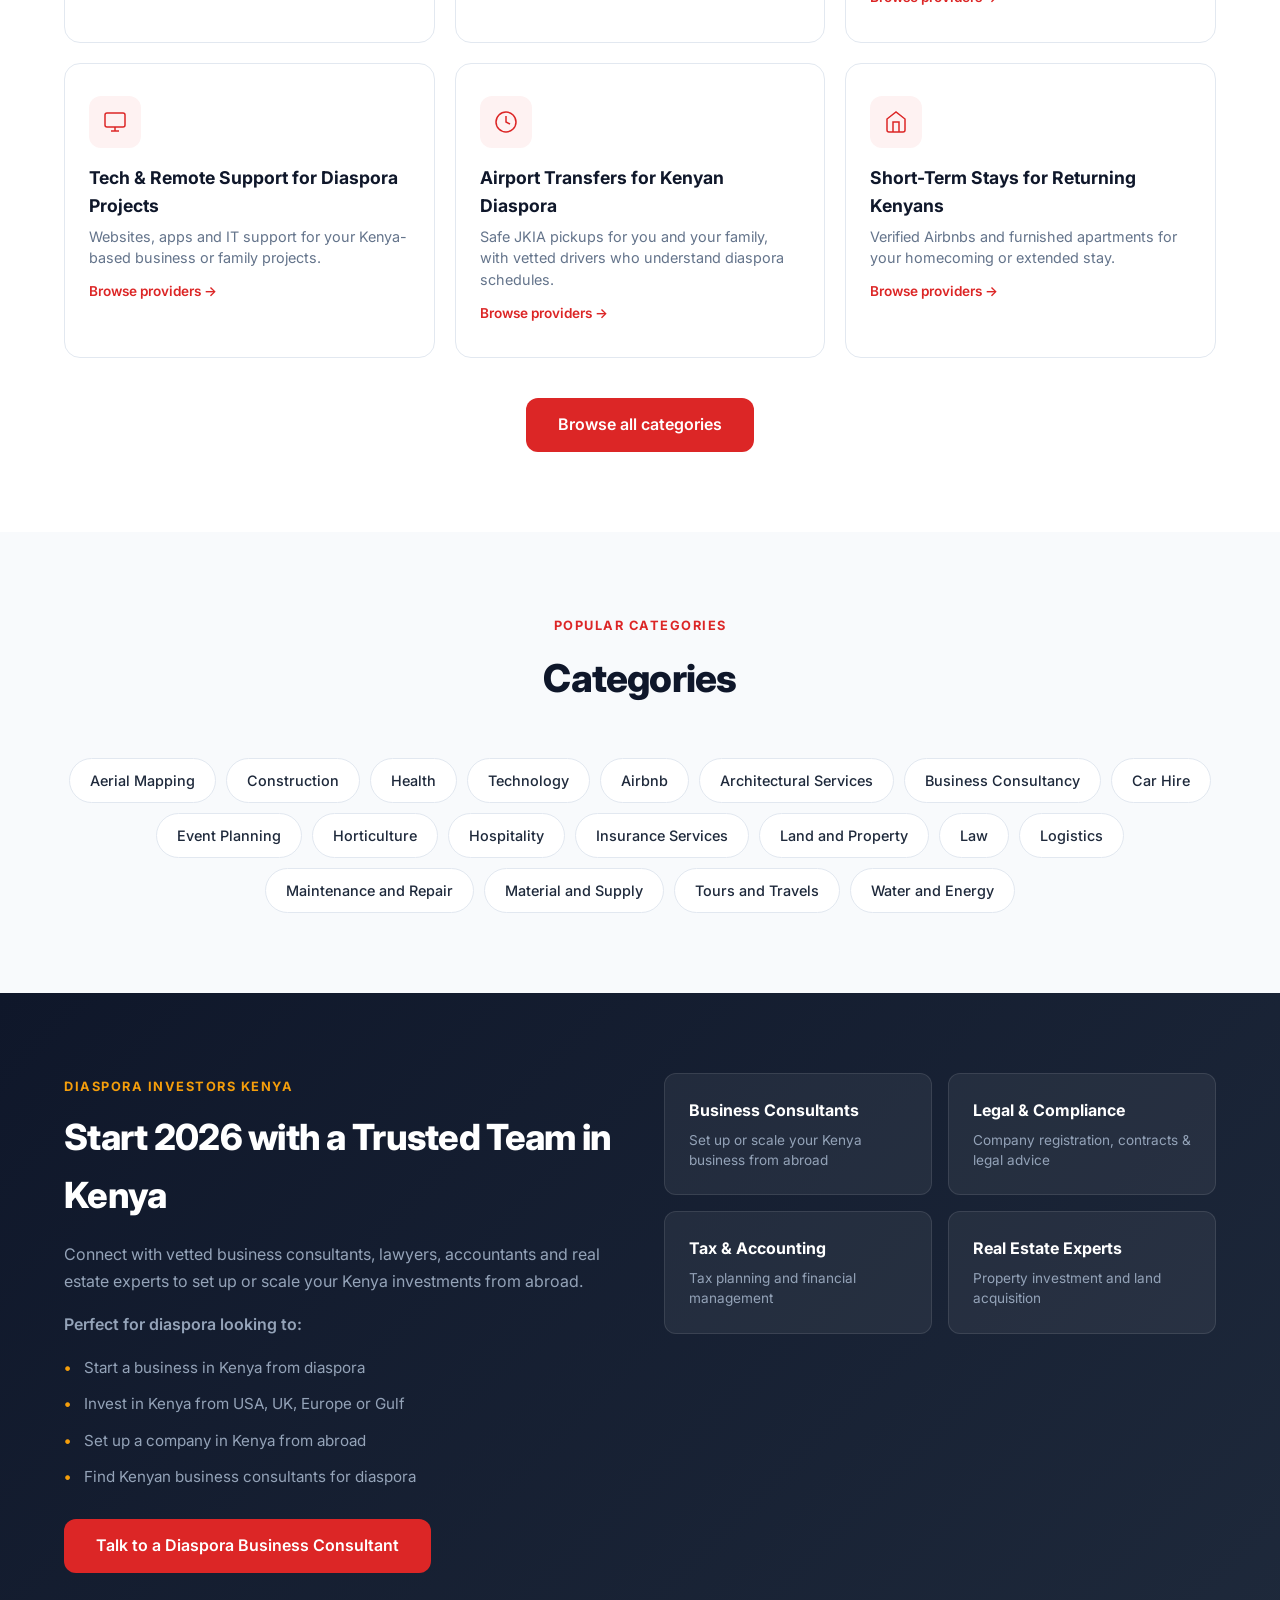
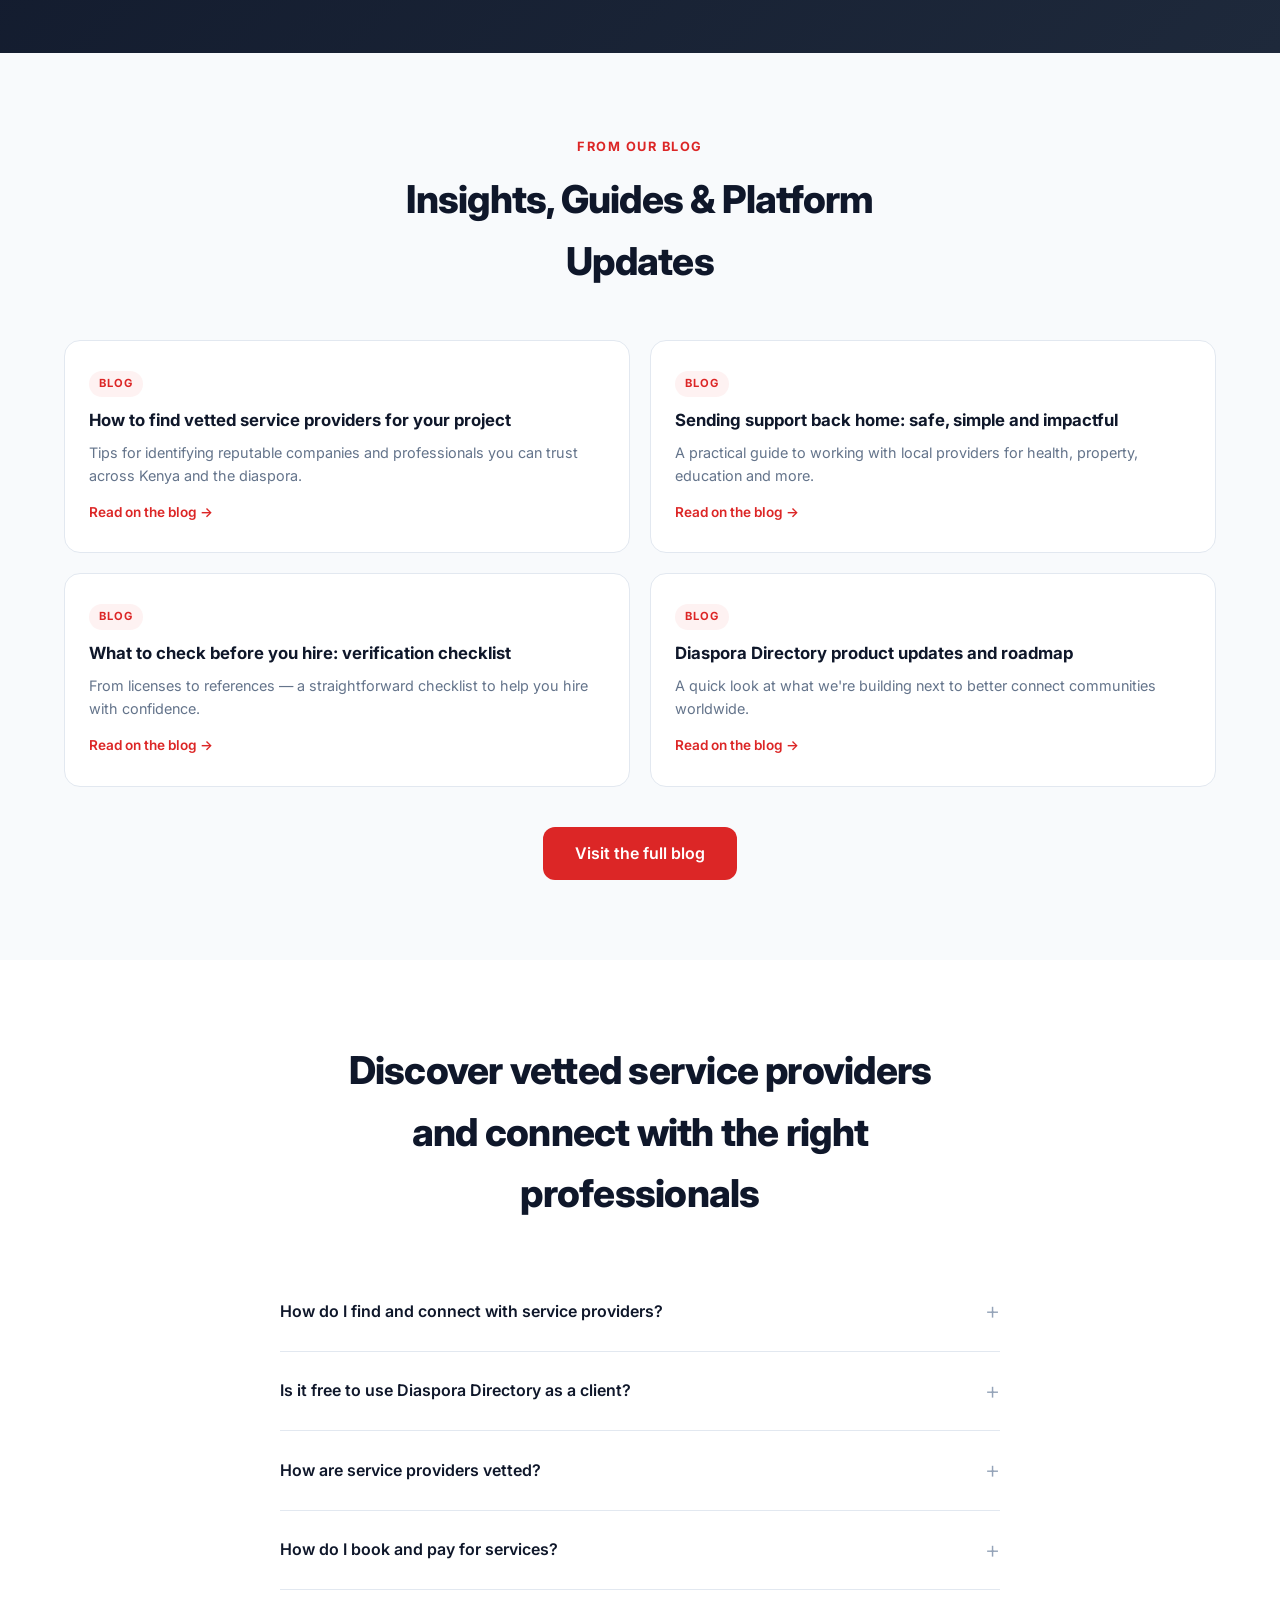
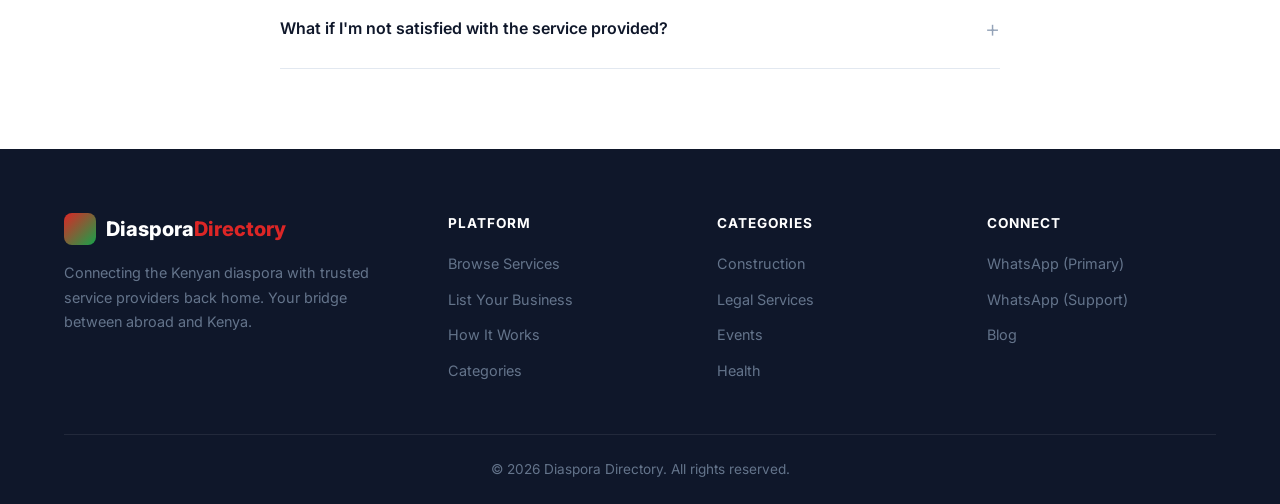
==== commit 31f4281a: "Move share button from navbar to mobile drawer menu Co-Authored-By: Claude Opus 4.6 <noreply@anthrop" ====
--- a/index.html
+++ b/index.html
@@ -33,9 +33,6 @@
           Buy
           <span class="nav-badge">New</span>
         </a>
-        <button class="btn-share" id="shareBtn" aria-label="Share">
-          <svg viewBox="0 0 24 24" width="18" height="18" fill="none" stroke="currentColor" stroke-width="2"><circle cx="18" cy="5" r="3"/><circle cx="6" cy="12" r="3"/><circle cx="18" cy="19" r="3"/><line x1="8.59" y1="13.51" x2="15.42" y2="17.49"/><line x1="15.41" y1="6.51" x2="8.59" y2="10.49"/></svg>
-        </button>
       </div>
       <button class="nav-toggle" id="navToggle" aria-label="Toggle menu">
         <span></span><span></span><span></span>
@@ -54,6 +51,10 @@
     <a href="#blog" class="drawer-link">Blog</a>
     <a href="#faq" class="drawer-link">FAQ</a>
     <a href="https://wa.me/254769362565?text=Hello%2C%20I%20would%20like%20to%20know%20more%20about%20your%20services" class="drawer-link" target="_blank" rel="noopener">Text us on WhatsApp</a>
+    <button class="drawer-link drawer-share" id="shareBtn">
+      <svg viewBox="0 0 24 24" width="18" height="18" fill="none" stroke="currentColor" stroke-width="2"><circle cx="18" cy="5" r="3"/><circle cx="6" cy="12" r="3"/><circle cx="18" cy="19" r="3"/><line x1="8.59" y1="13.51" x2="15.42" y2="17.49"/><line x1="15.41" y1="6.51" x2="8.59" y2="10.49"/></svg>
+      Share this App
+    </button>
     <div class="drawer-cta">
       <a href="#search" class="btn btn-primary btn-block">Get Started</a>
     </div>
--- a/css/style.css
+++ b/css/style.css
@@ -231,28 +231,6 @@
   text-transform: uppercase;
 }
 
-/* Share Button */
-.btn-share {
-  width: 40px;
-  height: 40px;
-  border-radius: 50%;
-  border: 1.5px solid var(--gray-300);
-  background: transparent;
-  display: flex;
-  align-items: center;
-  justify-content: center;
-  cursor: pointer;
-  transition: all var(--transition);
-  color: var(--gray-700);
-  flex-shrink: 0;
-}
-.btn-share:hover {
-  background: var(--red);
-  border-color: var(--red);
-  color: var(--white);
-}
-.btn-share svg { stroke: currentColor; }
-
 .nav-toggle {
   display: none;
   flex-direction: column;
@@ -302,6 +280,22 @@
   transition: all var(--transition);
 }
 .drawer-link:hover { background: var(--gray-100); color: var(--red); }
+
+.drawer-share {
+  display: flex;
+  align-items: center;
+  gap: 10px;
+  background: none;
+  border: none;
+  font-family: inherit;
+  cursor: pointer;
+  width: 100%;
+  text-align: left;
+}
+.drawer-share svg {
+  flex-shrink: 0;
+  color: var(--red);
+}
 
 .drawer-cta {
   margin-top: auto;
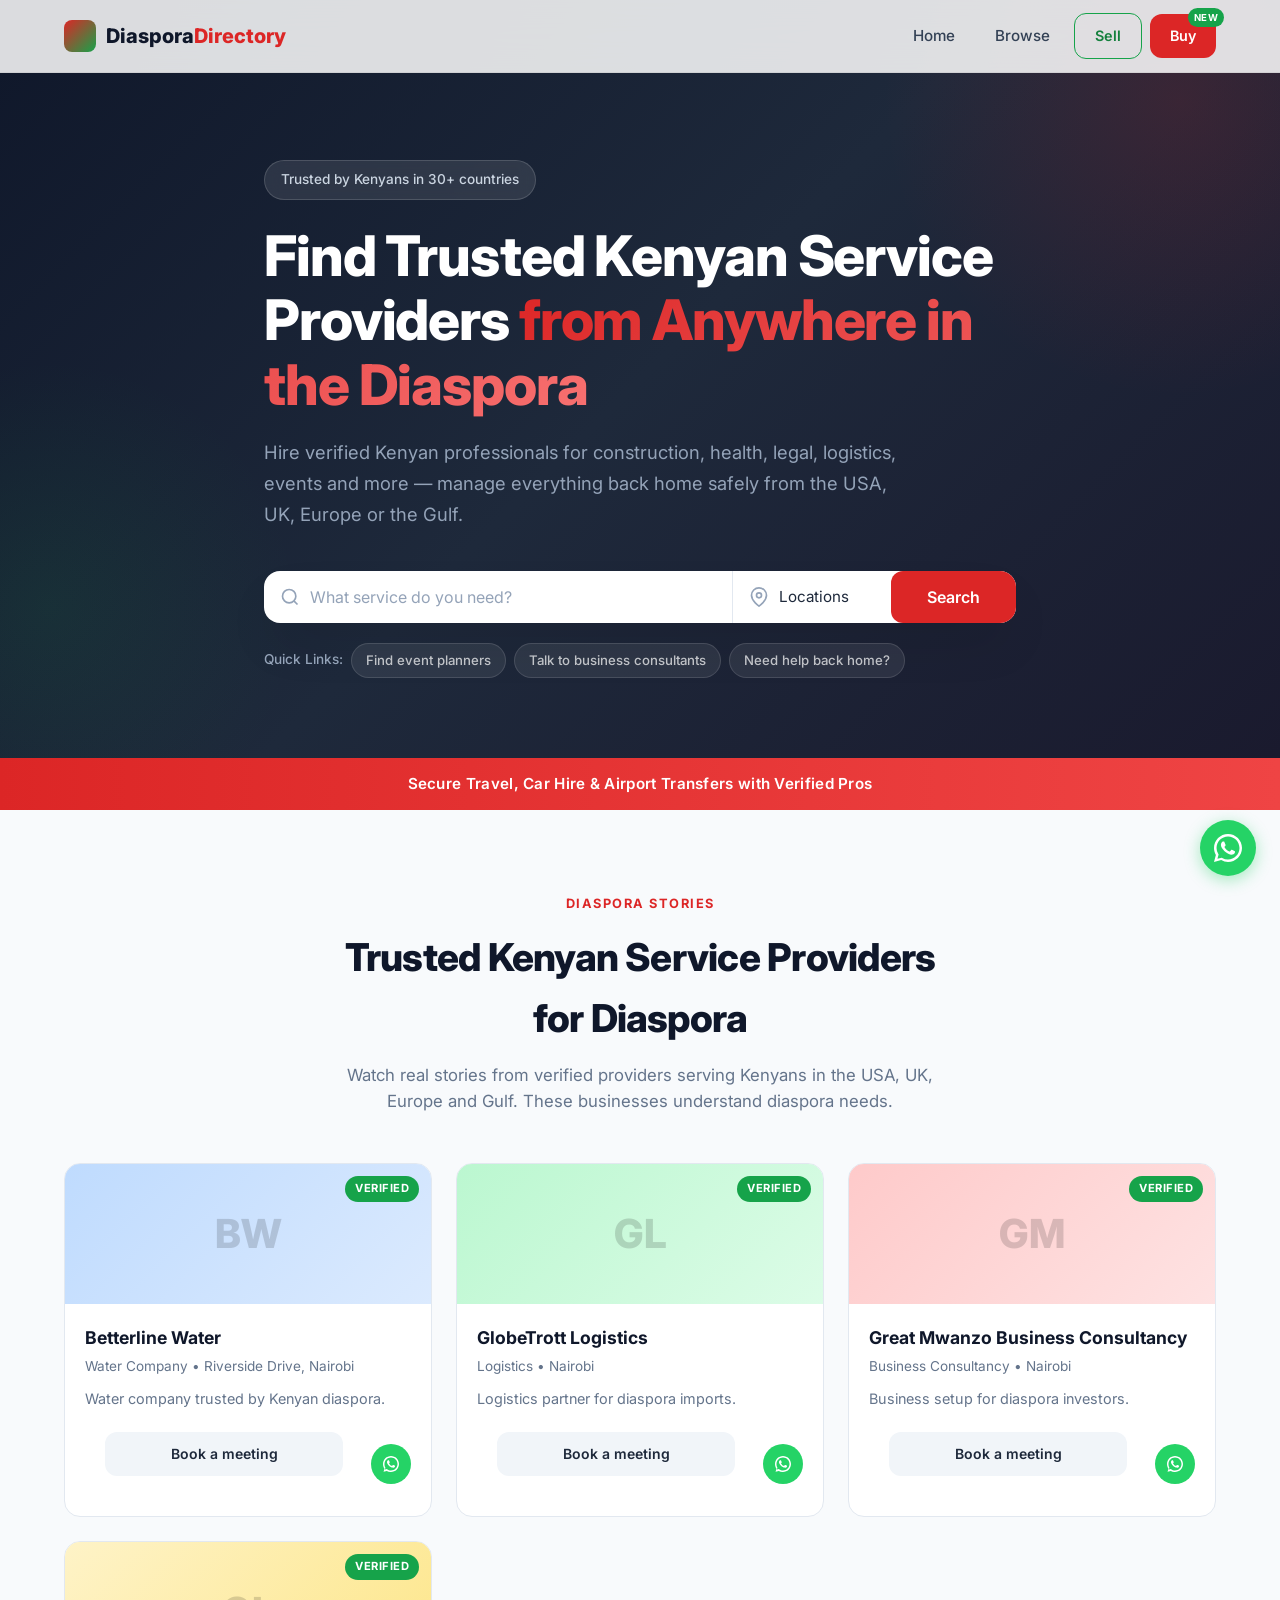
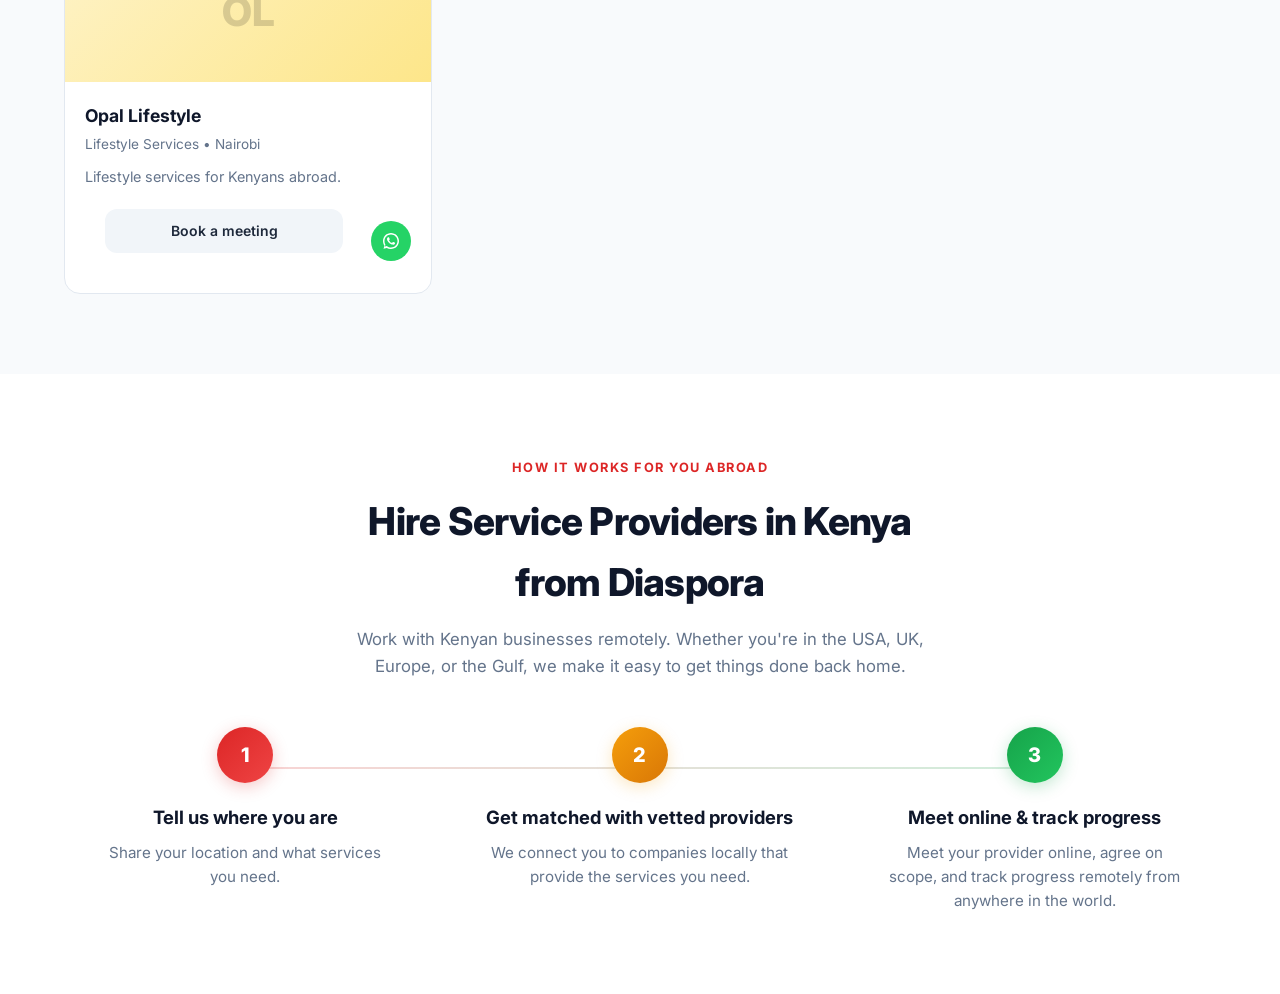
==== commit acdc624d: "Split into 4 pages with bottom nav, fix horizontal scroll - index.html: Home (hero, search, featured" ====
--- a/index.html
+++ b/index.html
@@ -14,7 +14,7 @@
   <link rel="preconnect" href="https://fonts.googleapis.com">
   <link rel="preconnect" href="https://fonts.gstatic.com" crossorigin>
   <link href="https://fonts.googleapis.com/css2?family=Inter:wght@300;400;500;600;700;800&display=swap" rel="stylesheet">
-  <link rel="stylesheet" href="css/style.css?v=4">
+  <link rel="stylesheet" href="css/style.css?v=5">
 </head>
 <body>
 
@@ -26,10 +26,10 @@
         <span class="logo-text">Diaspora<span class="logo-accent">Directory</span></span>
       </a>
       <div class="nav-actions">
-        <a href="#" class="nav-link" onclick="window.scrollTo({top:0,behavior:'smooth'});return false;">Home</a>
-        <a href="#categories" class="nav-link">Browse</a>
-        <a href="#invest" class="btn btn-outline-nav">Sell</a>
-        <a href="#services" class="btn btn-primary-nav">
+        <a href="index.html" class="nav-link" onclick="window.scrollTo({top:0,behavior:'smooth'});return false;">Home</a>
+        <a href="services.html" class="nav-link">Browse</a>
+        <a href="invest.html" class="btn btn-outline-nav">Sell</a>
+        <a href="services.html" class="btn btn-primary-nav">
           Buy
           <span class="nav-badge">New</span>
         </a>
@@ -42,14 +42,14 @@
 
   <!-- Mobile Nav Drawer -->
   <div class="mobile-drawer" id="mobileDrawer">
-    <a href="#" class="drawer-link" onclick="window.scrollTo({top:0,behavior:'smooth'});return false;">Home</a>
-    <a href="#categories" class="drawer-link">Browse Services</a>
-    <a href="#invest" class="drawer-link">Sell on Directory</a>
-    <a href="#services" class="drawer-link">Services</a>
+    <a href="index.html" class="drawer-link">Home</a>
+    <a href="services.html" class="drawer-link">Browse Services</a>
+    <a href="invest.html" class="drawer-link">Sell on Directory</a>
+    <a href="services.html" class="drawer-link">Services</a>
     <a href="#how" class="drawer-link">How It Works</a>
-    <a href="#invest" class="drawer-link">Invest in Kenya</a>
-    <a href="#blog" class="drawer-link">Blog</a>
-    <a href="#faq" class="drawer-link">FAQ</a>
+    <a href="invest.html" class="drawer-link">Invest in Kenya</a>
+    <a href="invest.html#blog" class="drawer-link">Blog</a>
+    <a href="more.html" class="drawer-link">FAQ</a>
     <a href="https://wa.me/254769362565?text=Hello%2C%20I%20would%20like%20to%20know%20more%20about%20your%20services" class="drawer-link" target="_blank" rel="noopener">Text us on WhatsApp</a>
     <button class="drawer-link drawer-share" id="shareBtn">
       <svg viewBox="0 0 24 24" width="18" height="18" fill="none" stroke="currentColor" stroke-width="2"><circle cx="18" cy="5" r="3"/><circle cx="6" cy="12" r="3"/><circle cx="18" cy="19" r="3"/><line x1="8.59" y1="13.51" x2="15.42" y2="17.49"/><line x1="15.41" y1="6.51" x2="8.59" y2="10.49"/></svg>
@@ -103,9 +103,9 @@
 
       <div class="quick-tags">
         <span class="tag-label">Quick Links:</span>
-        <a href="#services" class="tag">Find event planners</a>
-        <a href="#invest" class="tag">Talk to business consultants</a>
-        <a href="#services" class="tag">Need help back home?</a>
+        <a href="services.html" class="tag">Find event planners</a>
+        <a href="invest.html" class="tag">Talk to business consultants</a>
+        <a href="services.html" class="tag">Need help back home?</a>
       </div>
     </div>
   </header>
@@ -218,260 +218,34 @@
     </div>
   </section>
 
-  <!-- Services for Diaspora -->
-  <section class="section services-section" id="services">
-    <div class="container">
-      <div class="section-header">
-        <span class="section-tag">Services for Kenyans in the Diaspora</span>
-        <h2>Book Services in Kenya from Abroad</h2>
-        <p class="section-sub">Trusted businesses and verified providers for diaspora homecoming, investments, and family support.</p>
-      </div>
-      <div class="cat-grid">
-        <a href="https://thediasporadirectory.com/customer" class="cat-card">
-          <div class="cat-icon">
-            <svg viewBox="0 0 24 24" fill="none" stroke="currentColor" stroke-width="1.5"><rect x="1" y="3" width="15" height="13"/><polygon points="23 7 16 12 16 2 23 7"/></svg>
-          </div>
-          <h3>Diaspora Event Planning in Kenya</h3>
-          <p>Homecoming parties, weddings and celebrations planned on your behalf while you're abroad.</p>
-          <span class="cat-link">Browse providers &rarr;</span>
-        </a>
-        <a href="https://thediasporadirectory.com/customer" class="cat-card">
-          <div class="cat-icon">
-            <svg viewBox="0 0 24 24" fill="none" stroke="currentColor" stroke-width="1.5"><path d="M22 12h-4l-3 9L9 3l-3 9H2"/></svg>
-          </div>
-          <h3>Health &amp; Family Care Back Home</h3>
-          <p>Licensed providers to support your parents, children or relatives in Kenya while you're abroad.</p>
-          <span class="cat-link">Browse providers &rarr;</span>
-        </a>
-        <a href="https://thediasporadirectory.com/customer" class="cat-card">
-          <div class="cat-icon">
-            <svg viewBox="0 0 24 24" fill="none" stroke="currentColor" stroke-width="1.5"><line x1="12" y1="1" x2="12" y2="23"/><path d="M17 5H9.5a3.5 3.5 0 0 0 0 7h5a3.5 3.5 0 0 1 0 7H6"/></svg>
-          </div>
-          <h3>Diaspora Business &amp; Investment Setup</h3>
-          <p>Vetted tax, legal and business consultants to help you start or grow a business in Kenya from abroad.</p>
-          <span class="cat-link">Browse providers &rarr;</span>
-        </a>
-        <a href="https://thediasporadirectory.com/customer" class="cat-card">
-          <div class="cat-icon">
-            <svg viewBox="0 0 24 24" fill="none" stroke="currentColor" stroke-width="1.5"><rect x="2" y="3" width="20" height="14" rx="2" ry="2"/><line x1="8" y1="21" x2="16" y2="21"/><line x1="12" y1="17" x2="12" y2="21"/></svg>
-          </div>
-          <h3>Tech &amp; Remote Support for Diaspora Projects</h3>
-          <p>Websites, apps and IT support for your Kenya-based business or family projects.</p>
-          <span class="cat-link">Browse providers &rarr;</span>
-        </a>
-        <a href="https://thediasporadirectory.com/customer" class="cat-card">
-          <div class="cat-icon">
-            <svg viewBox="0 0 24 24" fill="none" stroke="currentColor" stroke-width="1.5"><circle cx="12" cy="12" r="10"/><path d="M12 6v6l4 2"/></svg>
-          </div>
-          <h3>Airport Transfers for Kenyan Diaspora</h3>
-          <p>Safe JKIA pickups for you and your family, with vetted drivers who understand diaspora schedules.</p>
-          <span class="cat-link">Browse providers &rarr;</span>
-        </a>
-        <a href="https://thediasporadirectory.com/customer" class="cat-card">
-          <div class="cat-icon">
-            <svg viewBox="0 0 24 24" fill="none" stroke="currentColor" stroke-width="1.5"><path d="M3 9l9-7 9 7v11a2 2 0 0 1-2 2H5a2 2 0 0 1-2-2z"/><polyline points="9 22 9 12 15 12 15 22"/></svg>
-          </div>
-          <h3>Short-Term Stays for Returning Kenyans</h3>
-          <p>Verified Airbnbs and furnished apartments for your homecoming or extended stay.</p>
-          <span class="cat-link">Browse providers &rarr;</span>
-        </a>
-      </div>
-      <div class="section-cta">
-        <a href="https://thediasporadirectory.com/customer" class="btn btn-primary btn-lg">Browse all categories</a>
-      </div>
-    </div>
-  </section>
-
-  <!-- Categories Grid -->
-  <section class="section categories-section" id="categories">
-    <div class="container">
-      <div class="section-header">
-        <span class="section-tag">Popular Categories</span>
-        <h2>Categories</h2>
-      </div>
-      <div class="mini-cat-grid">
-        <a href="https://thediasporadirectory.com/customer" class="mini-cat">Aerial Mapping</a>
-        <a href="https://thediasporadirectory.com/customer" class="mini-cat">Construction</a>
-        <a href="https://thediasporadirectory.com/customer" class="mini-cat">Health</a>
-        <a href="https://thediasporadirectory.com/customer" class="mini-cat">Technology</a>
-        <a href="https://thediasporadirectory.com/customer" class="mini-cat">Airbnb</a>
-        <a href="https://thediasporadirectory.com/customer" class="mini-cat">Architectural Services</a>
-        <a href="https://thediasporadirectory.com/customer" class="mini-cat">Business Consultancy</a>
-        <a href="https://thediasporadirectory.com/customer" class="mini-cat">Car Hire</a>
-        <a href="https://thediasporadirectory.com/customer" class="mini-cat">Event Planning</a>
-        <a href="https://thediasporadirectory.com/customer" class="mini-cat">Horticulture</a>
-        <a href="https://thediasporadirectory.com/customer" class="mini-cat">Hospitality</a>
-        <a href="https://thediasporadirectory.com/customer" class="mini-cat">Insurance Services</a>
-        <a href="https://thediasporadirectory.com/customer" class="mini-cat">Land and Property</a>
-        <a href="https://thediasporadirectory.com/customer" class="mini-cat">Law</a>
-        <a href="https://thediasporadirectory.com/customer" class="mini-cat">Logistics</a>
-        <a href="https://thediasporadirectory.com/customer" class="mini-cat">Maintenance and Repair</a>
-        <a href="https://thediasporadirectory.com/customer" class="mini-cat">Material and Supply</a>
-        <a href="https://thediasporadirectory.com/customer" class="mini-cat">Tours and Travels</a>
-        <a href="https://thediasporadirectory.com/customer" class="mini-cat">Water and Energy</a>
-      </div>
-    </div>
-  </section>
-
-  <!-- Diaspora Investors Section -->
-  <section class="section invest-section" id="invest">
-    <div class="container">
-      <div class="invest-grid">
-        <div class="invest-content">
-          <span class="section-tag">Diaspora Investors Kenya</span>
-          <h2>Start 2026 with a Trusted Team in Kenya</h2>
-          <p>Connect with vetted business consultants, lawyers, accountants and real estate experts to set up or scale your Kenya investments from abroad.</p>
-          <p class="invest-list-label">Perfect for diaspora looking to:</p>
-          <ul class="invest-list">
-            <li>Start a business in Kenya from diaspora</li>
-            <li>Invest in Kenya from USA, UK, Europe or Gulf</li>
-            <li>Set up a company in Kenya from abroad</li>
-            <li>Find Kenyan business consultants for diaspora</li>
-          </ul>
-          <a href="https://wa.me/254769362565?text=Hello%2C%20I%20would%20like%20to%20talk%20to%20a%20diaspora%20business%20consultant." class="btn btn-primary btn-lg" target="_blank" rel="noopener">Talk to a Diaspora Business Consultant</a>
-        </div>
-        <div class="invest-cards">
-          <div class="invest-card">
-            <h4>Business Consultants</h4>
-            <p>Set up or scale your Kenya business from abroad</p>
-          </div>
-          <div class="invest-card">
-            <h4>Legal &amp; Compliance</h4>
-            <p>Company registration, contracts & legal advice</p>
-          </div>
-          <div class="invest-card">
-            <h4>Tax &amp; Accounting</h4>
-            <p>Tax planning and financial management</p>
-          </div>
-          <div class="invest-card">
-            <h4>Real Estate Experts</h4>
-            <p>Property investment and land acquisition</p>
-          </div>
-        </div>
-      </div>
-    </div>
-  </section>
-
-  <!-- Blog Section -->
-  <section class="section blog-section" id="blog">
-    <div class="container">
-      <div class="section-header">
-        <span class="section-tag">From Our Blog</span>
-        <h2>Insights, Guides &amp; Platform Updates</h2>
-      </div>
-      <div class="blog-grid">
-        <a href="https://blog.thediasporadirectory.com/" class="blog-card" target="_blank" rel="noopener">
-          <span class="blog-tag">Blog</span>
-          <h3>How to find vetted service providers for your project</h3>
-          <p>Tips for identifying reputable companies and professionals you can trust across Kenya and the diaspora.</p>
-          <span class="blog-link">Read on the blog &rarr;</span>
-        </a>
-        <a href="https://blog.thediasporadirectory.com/" class="blog-card" target="_blank" rel="noopener">
-          <span class="blog-tag">Blog</span>
-          <h3>Sending support back home: safe, simple and impactful</h3>
-          <p>A practical guide to working with local providers for health, property, education and more.</p>
-          <span class="blog-link">Read on the blog &rarr;</span>
-        </a>
-        <a href="https://blog.thediasporadirectory.com/" class="blog-card" target="_blank" rel="noopener">
-          <span class="blog-tag">Blog</span>
-          <h3>What to check before you hire: verification checklist</h3>
-          <p>From licenses to references &mdash; a straightforward checklist to help you hire with confidence.</p>
-          <span class="blog-link">Read on the blog &rarr;</span>
-        </a>
-        <a href="https://blog.thediasporadirectory.com/" class="blog-card" target="_blank" rel="noopener">
-          <span class="blog-tag">Blog</span>
-          <h3>Diaspora Directory product updates and roadmap</h3>
-          <p>A quick look at what we're building next to better connect communities worldwide.</p>
-          <span class="blog-link">Read on the blog &rarr;</span>
-        </a>
-      </div>
-      <div class="section-cta">
-        <a href="https://blog.thediasporadirectory.com/" class="btn btn-primary btn-lg" target="_blank" rel="noopener">Visit the full blog</a>
-      </div>
-    </div>
-  </section>
-
-  <!-- FAQ Section -->
-  <section class="section faq-section" id="faq">
-    <div class="container">
-      <div class="section-header">
-        <h2>Discover vetted service providers and connect with the right professionals</h2>
-      </div>
-      <div class="faq-list">
-        <details class="faq-item">
-          <summary>How do I find and connect with service providers?</summary>
-          <p>Simply use our search bar to specify the service you need, and browse through a list of vetted professionals. You can also browse by category to explore various services.</p>
-        </details>
-        <details class="faq-item">
-          <summary>Is it free to use Diaspora Directory as a client?</summary>
-          <p>Our service requires an annual fee, but you will find it's worth the investment for the value and benefits you get.</p>
-        </details>
-        <details class="faq-item">
-          <summary>How are service providers vetted?</summary>
-          <p>Service providers undergo a thorough vetting process that includes business credential verification, background checks, continuous review of business licensing up-to-date, ensuring they meet our high standards of quality and reliability.</p>
-        </details>
-        <details class="faq-item">
-          <summary>How do I book and pay for services?</summary>
-          <p>Once you've selected a service provider, you can book their services directly through our platform. Payments are secure and hassle-free, ensuring a smooth transaction.</p>
-        </details>
-        <details class="faq-item">
-          <summary>What if I'm not satisfied with the service provided?</summary>
-          <p>Your satisfaction is our priority. If you're not satisfied with a service, you can leave a review and contact our support team for assistance. We strive to ensure you have the best experience with our professionals.</p>
-        </details>
-      </div>
-    </div>
-  </section>
-
-  <!-- Footer -->
-  <footer class="footer" id="contact">
-    <div class="container">
-      <div class="footer-grid">
-        <div class="footer-brand">
-          <a href="index.html" class="logo">
-            <span class="logo-mark"></span>
-            <span class="logo-text">Diaspora<span class="logo-accent">Directory</span></span>
-          </a>
-          <p>Connecting the Kenyan diaspora with trusted service providers back home. Your bridge between abroad and Kenya.</p>
-        </div>
-        <div class="footer-links">
-          <h4>Platform</h4>
-          <ul>
-            <li><a href="#services">Browse Services</a></li>
-            <li><a href="https://thediasporadirectory.com/customer">List Your Business</a></li>
-            <li><a href="#how">How It Works</a></li>
-            <li><a href="#categories">Categories</a></li>
-          </ul>
-        </div>
-        <div class="footer-links">
-          <h4>Categories</h4>
-          <ul>
-            <li><a href="https://thediasporadirectory.com/customer">Construction</a></li>
-            <li><a href="https://thediasporadirectory.com/customer">Legal Services</a></li>
-            <li><a href="https://thediasporadirectory.com/customer">Events</a></li>
-            <li><a href="https://thediasporadirectory.com/customer">Health</a></li>
-          </ul>
-        </div>
-        <div class="footer-links">
-          <h4>Connect</h4>
-          <ul>
-            <li><a href="https://wa.me/254769362565?text=Hello%2C%20I%20would%20like%20to%20know%20more%20about%20your%20services" target="_blank" rel="noopener">WhatsApp (Primary)</a></li>
-            <li><a href="https://wa.me/254712667087?text=Hello!%20I%20have%20a%20question%20about%20Diaspora%20Directory." target="_blank" rel="noopener">WhatsApp (Support)</a></li>
-            <li><a href="https://blog.thediasporadirectory.com/" target="_blank" rel="noopener">Blog</a></li>
-          </ul>
-        </div>
-      </div>
-      <div class="footer-bottom">
-        <p>&copy; 2026 Diaspora Directory. All rights reserved.</p>
-      </div>
-    </div>
-  </footer>
-
   <!-- WhatsApp Float -->
   <a href="https://wa.me/254769362565?text=Hello%2C%20I%20would%20like%20to%20know%20more%20about%20your%20services" class="whatsapp-float" target="_blank" rel="noopener noreferrer" aria-label="Chat on WhatsApp">
     <svg viewBox="0 0 32 32" fill="#fff"><path d="M16.004 0C7.164 0 .004 7.16.004 16c0 2.822.736 5.563 2.137 7.988L.012 32l8.224-2.156A15.922 15.922 0 0 0 16.004 32C24.844 32 32 24.84 32 16S24.844 0 16.004 0zm0 29.116a13.06 13.06 0 0 1-6.652-1.82l-.476-.284-4.94 1.296 1.32-4.82-.312-.496A13.04 13.04 0 0 1 2.89 16c0-7.232 5.884-13.116 13.116-13.116S29.12 8.768 29.12 16s-5.884 13.116-13.116 13.116zm7.192-9.82c-.396-.2-2.34-1.156-2.704-1.288-.364-.132-.628-.2-.892.2s-1.024 1.288-1.256 1.552c-.232.264-.46.296-.856.1-.396-.2-1.672-.616-3.184-1.964-1.176-1.048-1.972-2.344-2.2-2.74-.232-.396-.024-.608.172-.808.18-.18.396-.464.596-.696.2-.232.264-.396.396-.66.132-.264.068-.496-.032-.696-.1-.2-.892-2.148-1.22-2.94-.324-.776-.648-.672-.892-.684l-.76-.012c-.264 0-.692.1-1.056.496-.364.396-1.388 1.356-1.388 3.304s1.42 3.832 1.62 4.096c.2.264 2.796 4.268 6.776 5.984.948.408 1.688.652 2.264.836.952.3 1.816.26 2.5.156.764-.112 2.34-.956 2.672-1.88.332-.924.332-1.716.232-1.88-.1-.164-.364-.264-.76-.46z"/></svg>
   </a>
 
-  <script src="js/app.js?v=4"></script>
+  <!-- Bottom Mobile Nav -->
+  <nav class="mobile-bottom-nav" id="mobileBottomNav">
+    <div class="nav-items">
+      <a href="index.html" class="mobile-nav-item active">
+        <svg viewBox="0 0 24 24" fill="none" stroke="currentColor" stroke-width="1.8"><path d="M3 9l9-7 9 7v11a2 2 0 0 1-2 2H5a2 2 0 0 1-2-2z"/><polyline points="9 22 9 12 15 12 15 22"/></svg>
+        <span>Home</span>
+      </a>
+      <a href="services.html" class="mobile-nav-item">
+        <svg viewBox="0 0 24 24" fill="none" stroke="currentColor" stroke-width="1.8"><rect x="2" y="3" width="20" height="14" rx="2" ry="2"/><line x1="8" y1="21" x2="16" y2="21"/><line x1="12" y1="17" x2="12" y2="21"/></svg>
+        <span>Services</span>
+      </a>
+      <a href="invest.html" class="mobile-nav-item">
+        <svg viewBox="0 0 24 24" fill="none" stroke="currentColor" stroke-width="1.8"><line x1="12" y1="1" x2="12" y2="23"/><path d="M17 5H9.5a3.5 3.5 0 0 0 0 7h5a3.5 3.5 0 0 1 0 7H6"/></svg>
+        <span>Invest</span>
+      </a>
+      <a href="more.html" class="mobile-nav-item">
+        <svg viewBox="0 0 24 24" fill="none" stroke="currentColor" stroke-width="1.8"><circle cx="12" cy="12" r="10"/><path d="M9.09 9a3 3 0 0 1 5.83 1c0 2-3 3-3 3"/><line x1="12" y1="17" x2="12.01" y2="17"/></svg>
+        <span>More</span>
+      </a>
+    </div>
+  </nav>
+
+  <script src="js/app.js?v=5"></script>
   <script>
     if ('serviceWorker' in navigator) {
       navigator.serviceWorker.register('service-worker.js');
--- a/css/style.css
+++ b/css/style.css
@@ -33,7 +33,7 @@
   --transition: 0.3s cubic-bezier(0.4, 0, 0.2, 1);
 }
 
-html { scroll-behavior: smooth; -webkit-text-size-adjust: 100%; }
+html { scroll-behavior: smooth; -webkit-text-size-adjust: 100%; overflow-x: hidden; }
 
 body {
   font-family: 'Inter', -apple-system, BlinkMacSystemFont, 'Segoe UI', sans-serif;
@@ -41,6 +41,7 @@
   line-height: 1.6;
   background: var(--white);
   overflow-x: hidden;
+  overscroll-behavior-x: none;
   -webkit-font-smoothing: antialiased;
 }
 
@@ -454,6 +455,33 @@
   color: var(--white);
 }
 
+/* --- Page Hero (sub-pages) --- */
+.page-hero {
+  padding: 140px 0 60px;
+  background: linear-gradient(135deg, #0f172a 0%, #1e293b 50%, #1a1a2e 100%);
+  text-align: center;
+}
+.page-hero h1 {
+  font-size: clamp(1.75rem, 4vw, 2.75rem);
+  font-weight: 800;
+  color: var(--white);
+  letter-spacing: -0.02em;
+  margin-bottom: 12px;
+}
+.page-hero .section-tag { color: var(--red); }
+.page-hero .section-intro,
+.page-hero p {
+  color: var(--gray-400);
+  font-size: 1.05rem;
+  max-width: 600px;
+  margin: 0 auto;
+  line-height: 1.6;
+}
+
+@media (max-width: 768px) {
+  .page-hero { padding: 100px 0 40px; }
+}
+
 /* --- Announcement Bar --- */
 .announcement-bar {
   background: linear-gradient(90deg, var(--red), #ef4444);
@@ -1147,6 +1175,10 @@
   position: fixed;
   bottom: 24px;
   right: 24px;
+  touch-action: none;
+  -webkit-touch-callout: none;
+  -webkit-user-select: none;
+  user-select: none;
   width: 56px;
   height: 56px;
   background: #25d366;
@@ -1253,6 +1285,50 @@
   }
 }
 
+/* --- Mobile Bottom Nav --- */
+.mobile-bottom-nav {
+  display: none;
+  position: fixed;
+  bottom: 0;
+  left: 0;
+  right: 0;
+  background: var(--white);
+  border-top: 1px solid var(--gray-200);
+  z-index: 1000;
+  padding: 6px 0 env(safe-area-inset-bottom, 6px);
+}
+.mobile-bottom-nav .nav-items {
+  display: flex;
+  justify-content: space-around;
+}
+.mobile-nav-item {
+  display: flex;
+  flex-direction: column;
+  align-items: center;
+  gap: 2px;
+  padding: 6px 12px;
+  font-size: 0.65rem;
+  font-weight: 500;
+  color: var(--gray-500);
+  text-decoration: none;
+  transition: color var(--transition);
+}
+.mobile-nav-item svg {
+  width: 22px;
+  height: 22px;
+  stroke-width: 1.8;
+}
+.mobile-nav-item.active,
+.mobile-nav-item:hover {
+  color: var(--red);
+}
+
+@media (max-width: 768px) {
+  .mobile-bottom-nav { display: block; }
+  body { padding-bottom: 70px; }
+  .whatsapp-float { bottom: 80px; }
+}
+
 @media (max-width: 480px) {
   .container { padding: 0 16px; }
   .hero h1 { font-size: 1.65rem; }
